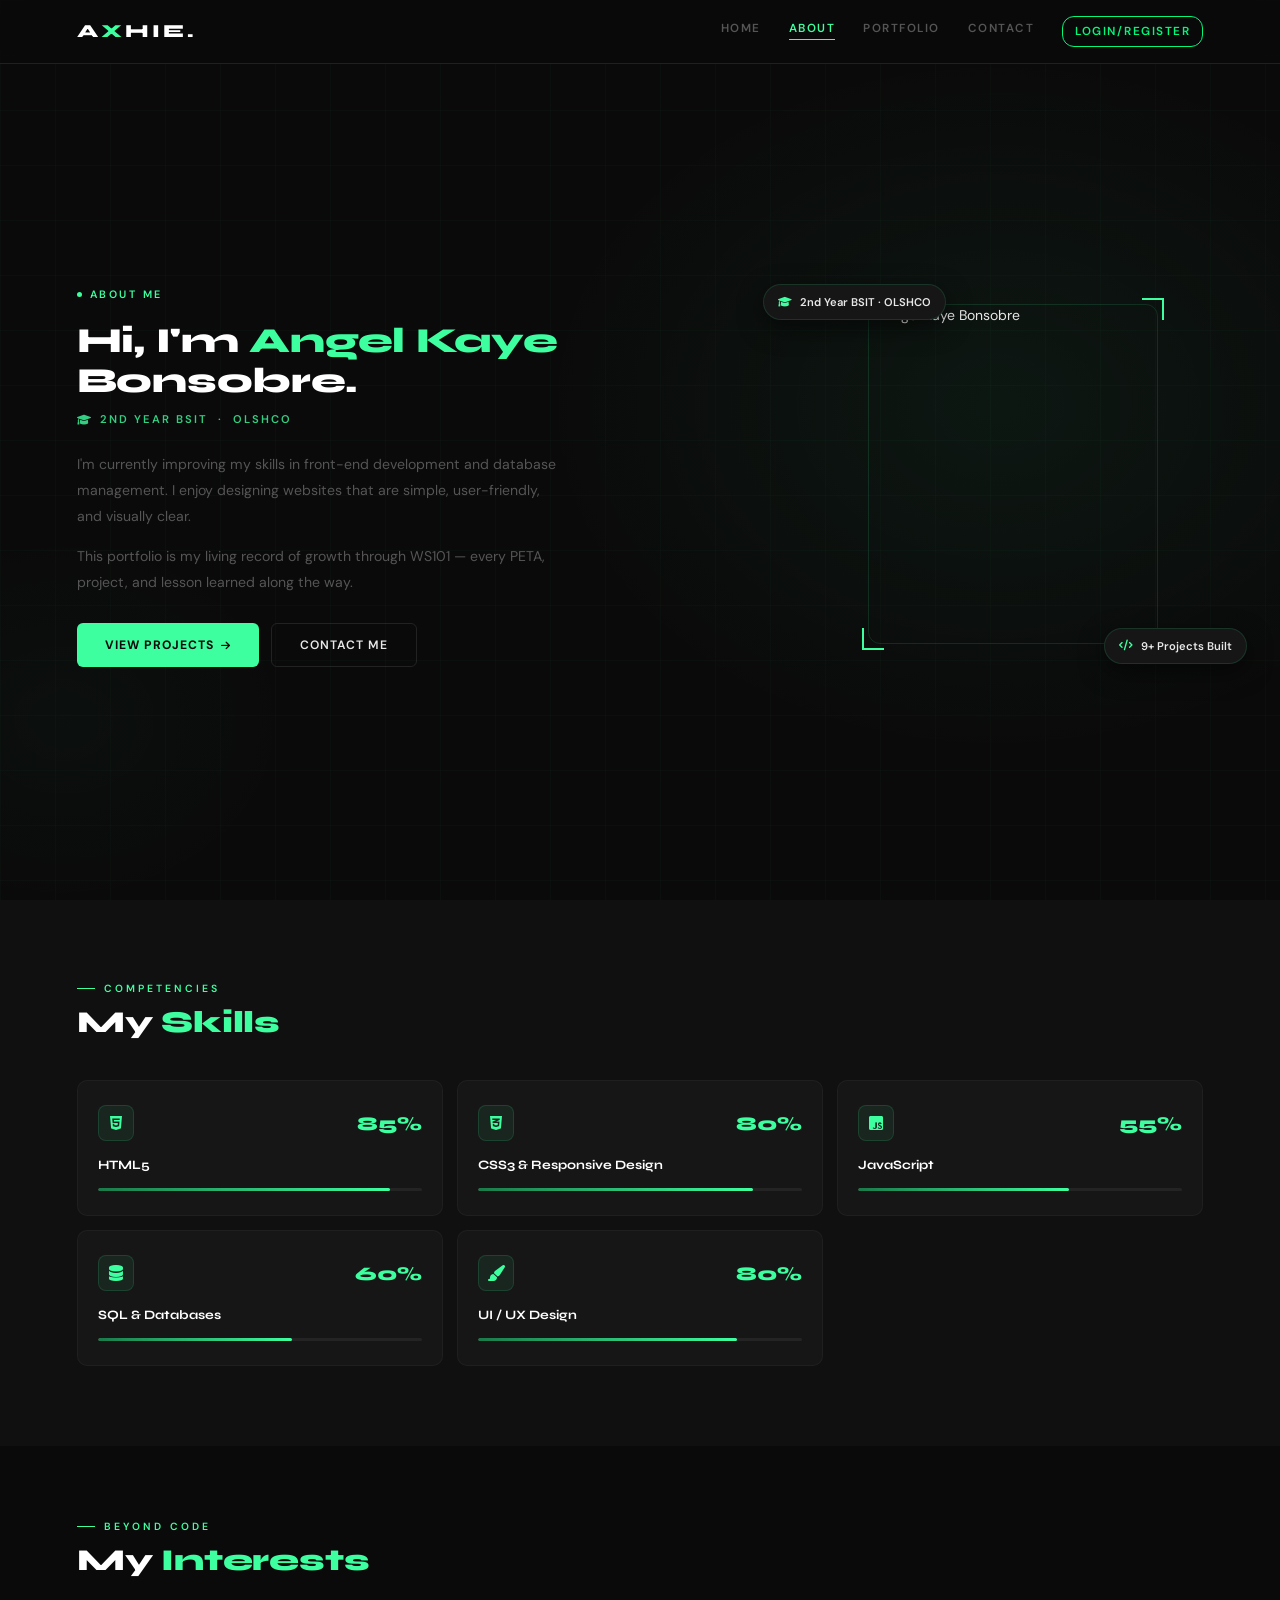
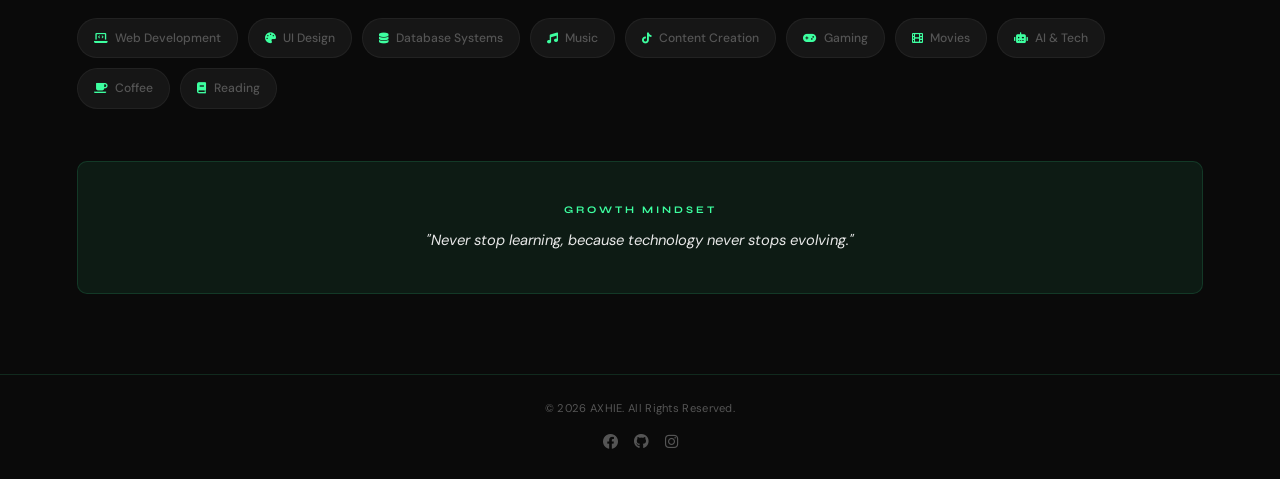
==== about.html @ a35c0988 "Fix: move files to root, remove nested folder" ====
<!DOCTYPE html>
<html lang="en">
<head>
  <meta charset="UTF-8">
  <meta name="viewport" content="width=device-width, initial-scale=1.0">
  <title>AXHIE — About</title>
  <link rel="stylesheet" href="style.css">
  <link rel="stylesheet" href="https://cdnjs.cloudflare.com/ajax/libs/font-awesome/6.0.0/css/all.min.css">
</head>
<body>

  <nav class="navbar">
    <div class="logo">A<span>X</span>HIE.</div>
    <button class="menu-toggle" id="mobile-menu" aria-label="Menu">
      <i class="fas fa-bars"></i>
    </button>
    <ul id="nav-list">
      <li><a href="index.html">Home</a></li>
      <li><a href="about.html" class="active">About</a></li>
      <li><a href="portfolio.html">Portfolio</a></li>
      <li><a href="contact.html">Contact</a></li>
      <li><a href="register.html" class="login-btn" id="authBtn">Login/Register</a></li>
    </ul>
  </nav>

  <section class="about-hero">

    <div class="about-intro">
      <div class="eyebrow">
        <span class="eyebrow-dot"></span>
        About Me
      </div>
      <h1>Hi, I'm <span>Angel Kaye</span><br>Bonsobre.</h1>
      <div class="school-tag">
        <i class="fas fa-graduation-cap"></i>
        2nd Year BSIT &nbsp;·&nbsp; OLSHCO
      </div>
      <p>I'm currently improving my skills in front-end development and database management. I enjoy designing websites that are simple, user-friendly, and visually clear.</p>
      <p>This portfolio is my living record of growth through WS101 — every PETA, project, and lesson learned along the way.</p>
      <div class="hero-actions">
        <a href="portfolio.html" class="btn-primary">
          View Projects <i class="fas fa-arrow-right"></i>
        </a>
        <a href="contact.html" class="btn-outline">Contact Me</a>
      </div>
    </div>

    <div class="about-visual">
      <div class="about-photo-wrap">
        <img src="images/me.png" alt="Angel Kaye Bonsobre">
        <div class="about-photo-ring"></div>
      </div>
      <div class="about-chip about-chip-top">
        <i class="fas fa-graduation-cap"></i>
        <span>2nd Year BSIT · OLSHCO</span>
      </div>
      <div class="about-chip about-chip-bottom">
        <i class="fas fa-code"></i>
        <span>9+ Projects Built</span>
      </div>
    </div>

  </section>

  <section class="skills-section">
    <div class="section-label">Competencies</div>
    <h2 class="section-title">My <span>Skills</span></h2>

    <div class="skills-grid">

      <div class="skill-card">
        <div class="skill-top">
          <div class="skill-icon-wrap"><i class="fab fa-html5"></i></div>
          <div class="skill-pct">85%</div>
        </div>
        <h3>HTML5</h3>
        <div class="skill-bar-bg"><div class="skill-bar" style="--w:90%"></div></div>
      </div>

      <div class="skill-card">
        <div class="skill-top">
          <div class="skill-icon-wrap"><i class="fab fa-css3-alt"></i></div>
          <div class="skill-pct">80%</div>
        </div>
        <h3>CSS3 &amp; Responsive Design</h3>
        <div class="skill-bar-bg"><div class="skill-bar" style="--w:85%"></div></div>
      </div>

      <div class="skill-card">
        <div class="skill-top">
          <div class="skill-icon-wrap"><i class="fab fa-js-square"></i></div>
          <div class="skill-pct">55%</div>
        </div>
        <h3>JavaScript</h3>
        <div class="skill-bar-bg"><div class="skill-bar" style="--w:65%"></div></div>
      </div>

      <div class="skill-card">
        <div class="skill-top">
          <div class="skill-icon-wrap"><i class="fas fa-database"></i></div>
          <div class="skill-pct">60%</div>
        </div>
        <h3>SQL &amp; Databases</h3>
        <div class="skill-bar-bg"><div class="skill-bar" style="--w:60%"></div></div>
      </div>

      <div class="skill-card">
        <div class="skill-top">
          <div class="skill-icon-wrap"><i class="fas fa-paint-brush"></i></div>
          <div class="skill-pct">80%</div>
        </div>
        <h3>UI / UX Design</h3>
        <div class="skill-bar-bg"><div class="skill-bar" style="--w:80%"></div></div>
      </div>

    </div>
  </section>

  <section class="interests-section">
    <div class="section-label">Beyond Code</div>
    <h2 class="section-title">My <span>Interests</span></h2>

    <div class="interests-grid">
      <span class="interest-pill"><i class="fas fa-laptop-code"></i> Web Development</span>
      <span class="interest-pill"><i class="fas fa-palette"></i> UI Design</span>
      <span class="interest-pill"><i class="fas fa-database"></i> Database Systems</span>
      <span class="interest-pill"><i class="fas fa-music"></i> Music</span>
      <span class="interest-pill"><i class="fab fa-tiktok"></i> Content Creation</span>
      <span class="interest-pill"><i class="fas fa-gamepad"></i> Gaming</span>
      <span class="interest-pill"><i class="fas fa-film"></i> Movies</span>
      <span class="interest-pill"><i class="fas fa-robot"></i> AI &amp; Tech</span>
      <span class="interest-pill"><i class="fas fa-coffee"></i> Coffee</span>
      <span class="interest-pill"><i class="fas fa-book"></i> Reading</span>
    </div>

    <div class="philosophy" style="margin-top:52px;">
      <h4>Growth Mindset</h4>
      <p>"Never stop learning, because technology never stops evolving."</p>
    </div>
  </section>

  <footer>
    <p>&copy; 2026 AXHIE. All Rights Reserved.</p>
    <div class="socials">
      <a href="https://www.facebook.com/profile.php?id=61567807212645" target="_blank" rel="noopener" aria-label="Facebook"><i class="fab fa-facebook"></i></a>
      <a href="https://github.com/kxaehyy" target="_blank" rel="noopener" aria-label="GitHub"><i class="fab fa-github"></i></a>
      <a href="https://www.instagram.com/ngl.ky" target="_blank" rel="noopener" aria-label="Instagram"><i class="fab fa-instagram"></i></a>
    </div>
  </footer>

  <script>
    document.addEventListener("DOMContentLoaded", () => {
      const bars = document.querySelectorAll(".skill-bar");
      const bObs = new IntersectionObserver(entries => {
        entries.forEach(e => {
          if (e.isIntersecting) { e.target.classList.add("animate"); bObs.unobserve(e.target); }
        });
      }, { threshold: 0.3 });
      bars.forEach(b => bObs.observe(b));

      const cObs = new IntersectionObserver(entries => {
        entries.forEach((e, i) => {
          if (e.isIntersecting) {
            setTimeout(() => {
              e.target.style.opacity = "1";
              e.target.style.transform = "translateY(0)";
            }, i * 60);
            cObs.unobserve(e.target);
          }
        });
      }, { threshold: 0.1 });

      document.querySelectorAll(".skill-card").forEach(c => {
        c.style.opacity = "0";
        c.style.transform = "translateY(14px)";
        c.style.transition = "opacity 0.4s ease, transform 0.4s ease, border-color 0.28s, box-shadow 0.28s";
        cObs.observe(c);
      });
    });
  </script>
  <script src="script.js"></script>
</body>
</html>
---- style.css ----
@import url('https://fonts.googleapis.com/css2?family=DM+Sans:ital,wght@0,300;0,400;0,500;0,600;1,400&family=Syne:wght@700;800&display=swap');

:root {
  --black:       #0a0a0a;
  --dark:        #101010;
  --surface:     #161616;
  --surface2:    #1c1c1c;
  --mint:        #3dffa0;
  --mint-dim:    #1a7a4a;
  --mint-soft:   rgba(61, 255, 160, 0.07);
  --mint-border: rgba(61, 255, 160, 0.13);
  --text:        #e8e8e8;
  --muted:       #555;
  --white:       #ffffff;
}

*, *::before, *::after { margin: 0; padding: 0; box-sizing: border-box; }
html { scroll-behavior: smooth; }

body {
    background: var(--black);
    color: var(--text);
    font-family: 'DM Sans', sans-serif;
    font-size: 14px;
    line-height: 1.65;
    overflow-x: hidden;
    -webkit-font-smoothing: antialiased;
}

.navbar {
    position: fixed; 
    top: 0; 
    width: 100%;
    padding: 16px 6%;
    display: flex; 
    justify-content: space-between; 
    align-items: center;
    background: rgba(10,10,10,0.92);
    backdrop-filter: blur(18px);
    z-index: 1000;
    border-bottom: 1px solid var(--mint-border);
}

.logo {
    font-family: 'Syne', sans-serif;
    font-size: 1.15rem; font-weight: 800;
    letter-spacing: 3px; color: var(--white); text-decoration: none;
}

.logo span { 
    color: var(--mint); 
}

.navbar ul { 
    display: flex; 
    gap: 28px; 
    list-style: none;
}

.navbar ul li a {
    color: var(--muted); 
    font-size: 0.73rem; 
    font-weight: 600;
    letter-spacing: 1.5px; 
    text-transform: uppercase;
    text-decoration: none; 
    position: relative; 
    transition: color 0.25s;
}

.navbar ul li a.login-btn {
    color: #01f77c;
    border: 1.5px solid #01f77c;
    padding: 5px 12px;
    border-radius: 12px;
    display: inline-flex;
    align-items: center;
    gap: 5px;
    transition: 0.3s ease;
}

.navbar ul li a.login-btn:hover {
    background-color: #01f77c;
    color: #1a1a1a;
}

.navbar ul li a.login-btn::after { display: none; }

.navbar ul li a::after {
    content: ''; 
    position: absolute; 
    bottom: -4px; left: 0;
    width: 0; 
    height: 1px; 
    background: var(--mint); 
    transition: width 0.3s;
}

.navbar ul li a:hover,
.navbar ul li a.active { 
    color: var(--mint); 
}

.navbar ul li a:hover::after,
.navbar ul li a.active::after { 
    width: 100%; 
}

.menu-toggle {
    display: none; 
    background: none; 
    border: none;
    color: var(--text); 
    font-size: 1rem; 
    cursor: pointer; 
    padding: 4px;
}

.main {
    min-height: 100vh;
    display: flex;
    flex-direction: column;
    justify-content: center;
    align-items: center;
    text-align: center;
    padding: 120px 6% 80px;
    position: relative; overflow: hidden;
}

.hero-bg {
    position: absolute; 
    inset: 0; 
    pointer-events: none;
    background:
      radial-gradient(ellipse 60% 60% at 50% 40%, rgba(61,255,160,0.055) 0%, transparent 65%),
      radial-gradient(ellipse 30% 35% at 5%  80%, rgba(61,255,160,0.025) 0%, transparent 60%);
}

.hero-bg::before {
    content: ''; 
    position: absolute; 
    inset: 0;
    background-image:
      linear-gradient(rgba(61,255,160,0.022) 1px, transparent 1px),
      linear-gradient(90deg, rgba(61,255,160,0.022) 1px, transparent 1px);
    background-size: 55px 55px;
}

.info {
    z-index: 1;
    max-width: 620px;
    display: flex; 
    flex-direction: column; 
    align-items: center;
    animation: fadeUp 0.8s ease both;
}

.info h1 {
    font-family: 'Syne', sans-serif;
    font-size: 2.4rem; 
    font-weight: 800;
    line-height: 1.15; 
    letter-spacing: -0.3px;
    color: var(--white); 
    margin-bottom: 16px;
}

.info h1 span { 
    color: var(--mint); 
}

.info > p {
    font-size: 0.9rem; 
    line-height: 1.8;
    color: var(--muted); 
    max-width: 460px; 
    margin-bottom: 32px;
}

.hero-actions {
    display: flex; 
    gap: 12px; 
    flex-wrap: wrap; 
    justify-content: center;
}

.scroll-hint {
    position: absolute; 
    bottom: 28px; 
    left: 6%;
    display: flex; 
    align-items: center; 
    gap: 9px;
    color: var(--muted); 
    font-size: 0.63rem;
    letter-spacing: 2px; 
    text-transform: uppercase; 
    z-index: 1;
}

.scroll-line {
    width: 32px; 
    height: 1px; 
    background: var(--mint);
    animation: scrollPulse 2s ease-in-out infinite;
}

.about-hero {
    min-height: 100vh;
    display: grid;
    grid-template-columns: 1fr 380px;
    align-items: center;
    gap: 60px;
    padding: 120px 6% 72px;
    position: relative; overflow: hidden;
}

.about-hero::before {
    content: ''; 
    position: absolute; 
    inset: 0;
    background:
      radial-gradient(ellipse 55% 60% at 78% 45%, rgba(61,255,160,0.055) 0%, transparent 65%),
      radial-gradient(ellipse 30% 35% at 5%  80%, rgba(61,255,160,0.025) 0%, transparent 60%);
    pointer-events: none;
}

.about-hero::after {
    content: ''; 
    position: absolute; 
    inset: 0;
    background-image:
      linear-gradient(rgba(61,255,160,0.02) 1px, transparent 1px),
      linear-gradient(90deg, rgba(61,255,160,0.02) 1px, transparent 1px);
    background-size: 55px 55px; pointer-events: none;
}

.about-intro {
    z-index: 1; 
    animation: fadeUp 0.8s ease both;
}

.about-intro h1 {
    font-family: 'Syne', sans-serif;
    font-size: 2.2rem; 
    font-weight: 800;
    color: var(--white); 
    line-height: 1.12;
    letter-spacing: -0.3px; 
    margin-bottom: 8px;
}

.about-intro h1 span { 
    color: var(--mint); 
}

.about-intro .school-tag {
    display: inline-flex; 
    align-items: center; 
    gap: 7px;
    font-size: 0.7rem; 
    font-weight: 600; 
    letter-spacing: 2px;
    text-transform: uppercase; 
    color: var(--mint);
    opacity: 0.8; 
    margin-bottom: 22px;
}

.about-intro p {
    font-size: 0.88rem; 
    line-height: 1.85;
    color: var(--muted); 
    max-width: 480px; 
    margin-bottom: 14px;
}

.about-intro .hero-actions {  
    margin-top: 28px; 
    justify-content: flex-start; 
}

.about-visual {
    position: relative;
    display: flex; 
    justify-content: center; 
    align-items: center;
    z-index: 1; 
    animation: fadeUp 1s ease 0.2s both;
}

.about-photo-wrap {
    position: relative;  
    width: 290px; 
    height: 340px;
}

.about-photo-wrap::before,
.about-photo-wrap::after {
    content: ''; 
    position: absolute;
    width: 22px; 
    height: 22px;
    border-color: var(--mint); 
    border-style: solid;
    z-index: 2; 
    pointer-events: none;
}
.about-photo-wrap::before { 
    top: -6px; 
    left: -6px; 
    border-width: 2px 0 0 2px; 
}

.about-photo-wrap::after  { 
    bottom: -6px; 
    right: -6px; 
    border-width: 0 2px 2px 0; 
}

.about-photo-ring {
    position: absolute; 
    inset: 0;
    border-radius: 12px; 
    border: 1px solid var(--mint-border);
    pointer-events: none; 
    z-index: 1;
}

.about-photo-ring::before,
.about-photo-ring::after {
    content: ''; 
    position: absolute;
    width: 22px; 
    height: 22px;
    border-color: var(--mint); 
    border-style: solid;
}

.about-photo-ring::before { 
    top: -7px; 
    right: -7px; 
    border-width: 2px 2px 0 0; 
}

.about-photo-ring::after  { 
    bottom: -7px; 
    left: -7px; 
    border-width: 0 0 2px 2px; 
}

.about-photo-wrap img {
    width: 100%; 
    height: 100%;
    object-fit: cover; 
    object-position: top center;
    border-radius: 10px; 
    filter: grayscale(5%);
    transition: filter 0.4s, transform 0.4s;
    position: relative; 
    z-index: 1; 
    display: block;
}

.about-photo-wrap:hover img { 
    filter: grayscale(0%); 
    transform: scale(1.02); 
}

.about-chip {
    position: absolute;
    display: flex; 
    align-items: center; 
    gap: 8px;
    padding: 8px 14px;
    background: var(--surface); 
    border: 1px solid var(--mint-border);
    border-radius: 100px;
    font-size: 0.7rem; 
    font-weight: 600; 
    color: var(--text);
    white-space: nowrap; 
    z-index: 3;
    box-shadow: 0 8px 24px rgba(0,0,0,0.5);
    animation: floatChip 4s ease-in-out infinite;
}

.about-chip i { 
    color: var(--mint); 
    font-size: 0.68rem; 
}

.about-chip-top { 
    top: -20px; 
    left: -60px; 
    animation-delay: 0s; 
}

.about-chip-bottom { 
    bottom: -20px; 
    right: -44px; 
    animation-delay: 2s; 
}

.skills-section { 
    padding: 80px 6%; 
    background: var(--dark);
}

.skills-grid {
    display: grid;
    grid-template-columns: repeat(3, 1fr);
    gap: 14px; 
    margin-top: 40px;
}

.skill-card {
    background: var(--surface);
    border: 1px solid rgba(255,255,255,0.04);
    border-radius: 10px; 
    padding: 24px 20px;
    transition: all 0.28s; 
    position: relative; 
    overflow: hidden;
}

.skill-card::after {
    content: ''; 
    position: absolute; 
    top: 0; 
    left: 0;
    width: 3px; 
    height: 100%; 
    background: var(--mint);
    opacity: 0; 
    transition: opacity 0.3s;
}

.skill-card:hover { 
    border-color: var(--mint-border); 
    transform: translateY(-3px); 
    box-shadow: 0 12px 32px rgba(0,0,0,0.4); 
}

.skill-card:hover::after { 
    opacity: 1; 
}

.skill-top {
    display: flex; 
    align-items: center;
    justify-content: space-between; 
    margin-bottom: 14px;
}

.skill-icon-wrap {
    width: 36px; height: 36px;
    background: var(--mint-soft); 
    border: 1px solid var(--mint-border);
    border-radius: 8px;
    display: flex; 
    align-items: center; 
    justify-content: center;
    font-size: 1rem; 
    color: var(--mint);
}

.skill-pct {
    font-family: 'Syne', sans-serif;
    font-size: 1.2rem; 
    font-weight: 800; 
    color: var(--mint); 
    line-height: 1;
}

.skill-card h3 {
    font-family: 'Syne', sans-serif;
    font-size: 0.8rem; 
    font-weight: 700; 
    color: var(--white); 
    margin-bottom: 12px;
}

.skill-bar-bg {
    height: 3px; 
    background: rgba(255,255,255,0.06);
    border-radius: 3px; 
    overflow: hidden;
}

.skill-bar {
    height: 100%;
    background: linear-gradient(90deg, var(--mint-dim), var(--mint));
    border-radius: 3px; 
    width: 0;
    transition: width 1.3s cubic-bezier(0.4,0,0.2,1);
}

.skill-bar.animate { 
    width: var(--w); 
}

.interests-section { 
    padding: 72px 6% 80px; 
}

.interests-grid {
    display: flex; 
    flex-wrap: wrap; 
    gap: 10px; 
    margin-top: 36px;
}

.interest-pill {
    display: inline-flex;
    align-items: center;
    gap: 7px;
    padding: 9px 16px;
    background: var(--surface);
    border: 1px solid rgba(255, 255, 255, 0.05);
    border-radius: 100px;
    font-size: 0.76rem;
    color: var(--muted);
    font-weight: 500;
    transition: all 0.24s;
    cursor: default;
}

.interest-pill i {
    color: var(--mint);
    font-size: 0.68rem;
}

.interest-pill:hover {
    background: var(--mint);
    color: var(--black);
    border-color: var(--mint);
}

.interest-pill:hover i {
    color: var(--black);
}

.eyebrow {
    display: inline-flex;
    align-items: center;
    gap: 8px;
    font-size: 0.67rem;
    font-weight: 600;
    letter-spacing: 2.5px;
    text-transform: uppercase;
    color: var(--mint);
    margin-bottom: 18px;
}

.eyebrow-dot {
    width: 5px;
    height: 5px;
    border-radius: 50%;
    background: var(--mint);
    animation: pulse 2s ease-in-out infinite;
}

.section-label {
    display: flex;
    align-items: center;
    gap: 9px;
    font-size: 0.65rem;
    font-weight: 600;
    letter-spacing: 3px;
    text-transform: uppercase;
    color: var(--mint);
    margin-bottom: 8px;
}

.section-label::before {
    content: '';
    width: 18px;
    height: 1px;
    background: var(--mint);
}

.section-title {
    font-family: 'Syne', sans-serif;
    font-size: 1.9rem;
    font-weight: 800;
    letter-spacing: -0.2px;
    color: var(--white);
    line-height: 1.15;
    margin-bottom: 40px;
}

.section-title span {
    color: var(--mint);
}

.btn-primary {
    display: inline-flex;
    align-items: center;
    gap: 7px;
    padding: 11px 28px;
    background: var(--mint);
    color: var(--black);
    font-family: 'DM Sans', sans-serif;
    font-size: 0.76rem;
    font-weight: 700;
    letter-spacing: 1px;
    text-transform: uppercase;
    text-decoration: none;
    border-radius: 6px;
    transition: all 0.28s;
}

.btn-primary i {
    font-size: 0.65rem;
}

.btn-primary:hover {
    background: #fff;
    transform: translateY(-2px);
    box-shadow: 0 8px 22px rgba(61, 255, 160, 0.18);
}

.btn-outline {
    display: inline-flex;
    align-items: center;
    gap: 7px;
    padding: 11px 28px;
    background: transparent;
    color: var(--text);
    font-family: 'DM Sans', sans-serif;
    font-size: 0.76rem;
    font-weight: 600;
    letter-spacing: 1px;
    text-transform: uppercase;
    text-decoration: none;
    border: 1px solid rgba(255, 255, 255, 0.1);
    border-radius: 6px;
    transition: all 0.28s;
}

.btn-outline:hover {
    border-color: var(--mint);
    color: var(--mint);
    transform: translateY(-2px);
}

.stats-strip {
    display: flex;
    justify-content: center;
    flex-wrap: wrap;
    padding: 40px 6%;
    border-top: 1px solid var(--mint-border);
    border-bottom: 1px solid var(--mint-border);
}

.stat-item {
    flex: 1;
    text-align: center;
    padding: 14px 18px;
    border-right: 1px solid var(--mint-border);
    max-width: 170px;
    min-width: 110px;
}

.stat-item:last-child {
    border-right: none;
}

.stat-num {
    font-family: 'Syne', sans-serif;
    font-size: 1.7rem;
    font-weight: 800;
    color: var(--mint);
    line-height: 1;
    margin-bottom: 4px;
}

.stat-label {
    font-size: 0.63rem;
    color: var(--muted);
    letter-spacing: 1.5px;
    text-transform: uppercase;
}

.philosophy {
    text-align: center;
    padding: 40px 36px;
    background: var(--mint-soft);
    border: 1px solid var(--mint-border);
    border-radius: 10px;
}

.philosophy h4 {
    font-family: 'Syne', sans-serif;
    font-size: 0.63rem;
    color: var(--mint);
    text-transform: uppercase;
    letter-spacing: 3px;
    margin-bottom: 10px;
}

.philosophy p {
    font-size: 0.92rem;
    font-style: italic;
    color: var(--text);
    line-height: 1.7;
    max-width: 520px;
    margin: 0 auto;
}

.portfolio-header {
    padding: 130px 6% 56px;
    background: var(--dark);
    position: relative;
    overflow: hidden;
}

.portfolio-header::before {
    content: '';
    position: absolute;
    inset: 0;
    background: radial-gradient(ellipse 50% 60% at 90% 50%, rgba(61, 255, 160, 0.05) 0%, transparent 65%);
    pointer-events: none;
}

.portfolio-header::after {
    content: '';
    position: absolute;
    inset: 0;
    background-image: 
        linear-gradient(rgba(61, 255, 160, 0.02) 1px, transparent 1px),
        linear-gradient(90deg, rgba(61, 255, 160, 0.02) 1px, transparent 1px);
    background-size: 55px 55px;
    pointer-events: none;
}

.portfolio-header-inner {
    position: relative;
    z-index: 1;
    max-width: 620px;
}

.portfolio-header h1 {
    font-family: 'Syne', sans-serif;
    font-size: 2.2rem;
    font-weight: 800;
    color: var(--white);
    line-height: 1.1;
    margin-bottom: 12px;
}

.portfolio-header h1 span {
    color: var(--mint);
}

.portfolio-header p {
    font-size: 0.88rem;
    color: var(--muted);
    line-height: 1.8;
    max-width: 480px;
}

.projects {
    padding: 40px 6% 80px;
    background: var(--dark);
}

.portfolio-grid {
    display: grid;
    grid-template-columns: repeat(3, 1fr);
    gap: 18px;
}

.project-card {
    display: flex;
    flex-direction: column;
    position: relative;
    background: var(--surface);
    border: 1px solid rgba(255, 255, 255, 0.04);
    border-radius: 12px;
    overflow: hidden;
    transition: all 0.32s;
}

.project-card::before {
    content: '';
    position: absolute;
    top: 0;
    left: 0;
    width: 100%;
    height: 2px;
    background: linear-gradient(90deg, transparent, var(--mint), transparent);
    opacity: 0;
    transition: opacity 0.3s;
    z-index: 2;
}

.project-card:hover {
    border-color: var(--mint-border);
    transform: translateY(-5px);
    box-shadow: 0 18px 48px rgba(0, 0, 0, 0.55);
}

.project-card:hover::before {
    opacity: 1;
}

.p-carousel {
    position: relative;
    width: 100%;
    height: 185px;
    overflow: hidden;
    background: #0d0d0d;
    cursor: zoom-in;
    display: flex;
    align-items: center;
    justify-content: center;
}

.p-carousel-track {
    display: flex;
    width: 100%;
    height: 100%;
    transition: transform 0.38s cubic-bezier(0.4,0,0.2,1);
}

.p-carousel-slide {
    min-width: 100%;
    height: 100%;
    flex-shrink: 0;
    display: flex;
    align-items: center;
    justify-content: center;
    overflow: hidden;
}

.p-carousel-slide img {
    display: block;
    width: 100%;
    height: 100%;
    object-fit: cover;
    object-position: center center;
    filter: brightness(0.72);
    transition: filter 0.4s, transform 0.5s;
}

.project-card:hover .p-carousel-slide img {
    filter: brightness(0.9);
    transform: scale(1.04);
}

.p-carousel-overlay {
    position: absolute;
    inset: 0;
    display: flex;
    align-items: center;
    justify-content: center;
    background: rgba(0,0,0,0.28);
    opacity: 0;
    transition: opacity 0.3s;
    pointer-events: none;
}

.p-carousel:hover .p-carousel-overlay { opacity: 1; }

.p-carousel-overlay i {
    font-size: 1.5rem;
    color: var(--mint);
    filter: drop-shadow(0 0 8px rgba(61,255,160,0.6));
}

.p-arrow {
    position: absolute;
    top: 50%;
    transform: translateY(-50%);
    z-index: 5;
    width: 28px;
    height: 28px;
    background: rgba(0,0,0,0.68);
    border: 1px solid rgba(255,255,255,0.14);
    border-radius: 50%;
    display: flex;
    align-items: center;
    justify-content: center;
    cursor: pointer;
    font-size: 0.58rem;
    color: #fff;
    opacity: 0;
    transition: opacity 0.2s, background 0.2s, border-color 0.2s;
}

.p-carousel:hover .p-arrow { 
    opacity: 1; 
}

.p-arrow:hover { 
    background: var(--mint); 
    color: var(--black); 
    border-color: var(--mint); 
}

.p-arrow.prev { 
    left: 8px; 
}

.p-arrow.next { 
    right: 8px; 
}

.p-dots {
    position: absolute;
    bottom: 8px;
    left: 50%;
    transform: translateX(-50%);
    display: flex;
    gap: 5px;
    z-index: 5;
    pointer-events: none;
}

.p-dot {
    width: 5px;
    height: 5px;
    border-radius: 50%;
    background: rgba(255,255,255,0.32);
    transition: background 0.25s, transform 0.25s;
}

.p-dot.active { 
    background: var(--mint); 
    transform: scale(1.4); 
}

.p-count {
    position: absolute;
    top: 8px;
    right: 8px;
    z-index: 5;
    padding: 2px 7px;
    background: rgba(0,0,0,0.62);
    border: 1px solid rgba(255,255,255,0.1);
    border-radius: 4px;
    font-size: 0.58rem;
    color: rgba(255,255,255,0.68);
    pointer-events: none;
}

.p-img {
    position: relative;
    width: 100%;
    height: 185px;
    overflow: hidden;
    background: #0d0d0d;
    cursor: zoom-in;
    display: flex;
    align-items: center;
    justify-content: center;
}

.p-img img {
    display: block;
    width: 100%;
    height: 100%;
    object-fit: cover;
    object-position: center center;
    filter: brightness(0.72);
    transition: transform 0.5s, filter 0.4s;
}

.project-card:hover .p-img img {
    transform: scale(1.05);
    filter: brightness(0.9);
}

.p-img-overlay {
    position: absolute;
    inset: 0;
    display: flex;
    align-items: center;
    justify-content: center;
    background: rgba(0, 0, 0, 0.3);
    opacity: 0;
    transition: opacity 0.3s;
}

.p-img:hover .p-img-overlay {
    opacity: 1;
}

.p-img-overlay i {
    font-size: 1.5rem;
    color: var(--mint);
    filter: drop-shadow(0 0 8px rgba(61, 255, 160, 0.6));
}

.p-info {
    flex: 1;
    display: flex;
    flex-direction: column;
    gap: 8px;
    padding: 20px;
}

.peta-badge {
    display: inline-block;
    padding: 2px 9px;
    background: var(--mint-soft);
    color: var(--mint);
    border: 1px solid var(--mint-border);
    border-radius: 3px;
    font-size: 0.6rem;
    font-weight: 700;
    letter-spacing: 1px;
    text-transform: uppercase;
}

.peta-code {
    font-size: 0.6rem;
    font-weight: 700;
    letter-spacing: 1px;
    text-transform: uppercase;
    color: var(--muted);
}

.p-info h2 {
    font-family: 'Syne', sans-serif;
    font-size: 0.84rem;
    font-weight: 700;
    color: var(--white);
    letter-spacing: 0.2px;
    text-transform: uppercase;
    margin: 0;
}

.description {
    display: none;
    margin: 0;
    font-size: 0.78rem;
    color: var(--muted);
    line-height: 1.7;
}

.description.active {
    display: block;
    animation: fadeUp 0.3s ease;
}

.show-more {
    align-self: flex-start;
    padding: 5px 16px;
    background: transparent;
    color: var(--mint);
    border: 1px solid var(--mint-border);
    border-radius: 4px;
    cursor: pointer;
    font-family: 'DM Sans', sans-serif;
    font-size: 0.68rem;
    font-weight: 600;
    letter-spacing: 1px;
    text-transform: uppercase;
    transition: all 0.22s;
}

.show-more:hover {
    background: var(--mint);
    color: var(--black);
    border-color: var(--mint);
}

.card-links {
    display: flex;
    flex-wrap: wrap;
    gap: 7px;
    margin-top: auto;
    padding-top: 12px;
    border-top: 1px solid rgba(255, 255, 255, 0.04);
}

.card-link {
    display: inline-flex;
    align-items: center;
    gap: 5px;
    padding: 6px 13px;
    font-family: 'DM Sans', sans-serif;
    font-size: 0.68rem;
    font-weight: 700;
    letter-spacing: 0.5px;
    text-transform: uppercase;
    text-decoration: none;
    border-radius: 4px;
    transition: all 0.22s;
}

.card-link.primary {
    background: var(--mint);
    color: var(--black);
    border: 1px solid var(--mint);
}

.card-link.primary:hover {
    background: #fff;
    border-color: #fff;
}

.card-link.secondary {
    background: transparent;
    color: var(--muted);
    border: 1px solid rgba(255, 255, 255, 0.07);
}

.card-link.secondary:hover {
    border-color: var(--mint);
    color: var(--mint);
}


.collection-section {
    padding: 72px 6% 80px;
    background: var(--black);
}

.collection-grid {
    display: grid;
    grid-template-columns: repeat(2, 1fr);
    gap: 18px;
    margin-top: 40px;
}

.collection-grid--unified {
      display: grid;
      grid-template-columns: 1fr 1fr;
      gap: 24px;
      align-items: start;
}

@media (max-width: 768px) {
    .collection-grid--unified { grid-template-columns: 1fr; }
}



.media-box {
    display: flex;
    flex-direction: column;
    gap: 16px;
    padding: 24px;
    background: var(--surface);
    border: 1px solid var(--mint-border);
    border-radius: 12px;
    transition: border-color 0.28s, transform 0.28s;
}

.media-box:hover {
    border-color: rgba(61, 255, 160, 0.28);
    transform: translateY(-3px);
}

.media-box-header {
    display: flex;
    align-items: center;
    gap: 12px;
}

.media-box-icon {
    display: flex;
    align-items: center;
    justify-content: center;
    width: 36px;
    height: 36px;
    flex-shrink: 0;
    background: var(--mint-soft);
    border: 1px solid var(--mint-border);
    border-radius: 8px;
    font-size: 0.88rem;
    color: var(--mint);
}

.media-box-header-text h2 {
    margin: 0;
    font-family: 'Syne', sans-serif;
    font-size: 0.82rem;
    font-weight: 700;
    color: var(--white);
    letter-spacing: 0.5px;
    text-transform: uppercase;
}

.media-box-header-text p {
    margin: 0;
    font-size: 0.67rem;
    color: var(--muted);
}

.music-meta h3 {
    margin-bottom: 2px;
    font-size: 0.84rem;
    font-weight: 600;
    color: var(--text);
}

.music-meta p {
    font-size: 0.7rem;
    color: var(--muted);
}

.media-box video {
    display: block;
    width: 100%;
    height: 260px;
    object-fit: contain;
    background: #000;
    border: 1px solid rgba(255, 255, 255, 0.06);
    border-radius: 8px;
}

.media-box audio {
    width: 100%;
    filter: invert(1) hue-rotate(95deg) saturate(2) brightness(0.9);
}

.vid-dropdown-bar {
    display: flex;
    align-items: center;
    gap: 10px;
    padding-top: 12px;
    border-top: 1px solid rgba(255, 255, 255, 0.07);
    flex-wrap: wrap;
}

.vid-dropdown-label {
    display: flex;
    align-items: center;
    gap: 6px;
    font-size: 0.72rem;
    font-weight: 700;
    letter-spacing: 0.5px;
    text-transform: uppercase;
    color: var(--muted);
    white-space: nowrap;
}

.vid-dropdown-label i {
    color: var(--mint);
    font-size: 0.68rem;
}

.vid-select {
    flex: 1;
    background: var(--surface2);
    border: 1px solid var(--mint-border);
    border-radius: 6px;
    color: var(--text);
    font-family: 'DM Sans', sans-serif;
    font-size: 0.75rem;
    padding: 7px 10px;
    cursor: pointer;
    outline: none;
    min-width: 0;
    transition: border-color 0.25s;
}

.vid-select:focus,
.vid-select:hover {
    border-color: rgba(61, 255, 160, 0.45);
}

.media-box--audio {
    gap: 0;
}

.audio-track {
    display: flex;
    flex-direction: column;
    gap: 10px;
    padding: 16px 0;
    border-bottom: 1px solid rgba(255, 255, 255, 0.06);
}

.audio-track:first-of-type {
    padding-top: 4px;
}

.audio-track:last-child {
    border-bottom: none;
    padding-bottom: 0;
}

.audio-track.hidden-track { 
    display: none; 
}

.audio-track.hidden-track.revealed {
    display: flex;
    animation: fadeUp 0.3s ease;
}

.audio-track-meta {
    display: flex;
    align-items: center;
    gap: 12px;
}

.audio-track-num {
    font-family: 'Syne', sans-serif;
    font-size: 1.3rem;
    font-weight: 800;
    color: var(--mint);
    opacity: 0.4;
    min-width: 32px;
    line-height: 1;
}

.audio-track-meta h3 {
    margin: 0 0 2px;
    font-size: 0.9rem;
    font-weight: 600;
    color: var(--text);
}

.audio-track-meta p {
    margin: 0;
    font-size: 0.72rem;
    color: var(--muted);
}

.audio-track audio {
    width: 100%;
    filter: invert(1) hue-rotate(95deg) saturate(2) brightness(0.9);
}

.music-show-more-btn i {
    font-size: 0.6rem;
    transition: transform 0.25s;
}
    
.music-show-more-btn.open i { 
    transform: rotate(180deg); }

.lightbox {
    position: fixed;
    inset: 0;
    z-index: 9999;
    display: flex;
    align-items: center;
    justify-content: center;
    background: rgba(0, 0, 0, 0.88);
    backdrop-filter: blur(10px);
    opacity: 0;
    pointer-events: none;
    transition: opacity 0.28s;
}

.lightbox.open {
    opacity: 1;
    pointer-events: all;
}

.lightbox-inner {
    position: relative;
    max-width: 85vw;
    max-height: 85vh;
    overflow: hidden;
    background: var(--surface);
    border: 1px solid var(--mint-border);
    border-radius: 14px;
    box-shadow: 0 32px 80px rgba(0, 0, 0, 0.8);
    transform: scale(0.92);
    transition: transform 0.28s cubic-bezier(0.4, 0, 0.2, 1);
}

.lightbox.open .lightbox-inner {
    transform: scale(1);
}

.lightbox-img {
    display: block;
    width: auto;
    height: auto;
    max-width: 85vw;
    max-height: 75vh;
    object-fit: contain;
}

.lightbox-caption {
    display: flex;
    align-items: center;
    justify-content: space-between;
    gap: 16px;
    padding: 14px 20px;
    background: var(--dark);
    border-top: 1px solid rgba(255, 255, 255, 0.05);
}

.lb-left {
    display: flex;
    flex-direction: column;
    gap: 3px;
}

.lb-title {
    font-family: 'Syne', sans-serif;
    font-size: 0.8rem;
    font-weight: 700;
    color: var(--white);
    text-transform: uppercase;
}

.lb-code {
    font-size: 0.63rem;
    color: var(--muted);
    letter-spacing: 1px;
}

.lb-counter {
    font-size: 0.63rem;
    color: var(--muted);
    letter-spacing: 1px;
}

.lightbox-close {
    position: absolute;
    top: 10px;
    right: 12px;
    z-index: 10;
    display: flex;
    align-items: center;
    justify-content: center;
    width: 30px;
    height: 30px;
    background: rgba(0, 0, 0, 0.6);
    border: 1px solid rgba(255, 255, 255, 0.1);
    border-radius: 50%;
    cursor: pointer;
    font-size: 0.8rem;
    color: var(--text);
    transition: all 0.2s;
}

.lightbox-close:hover {
    background: #ff5555;
    border-color: #ff5555;
    color: #fff;
}

.lightbox-prev,
.lightbox-next {
    position: absolute;
    top: 50%;
    transform: translateY(-50%);
    z-index: 10;
    width: 38px;
    height: 38px;
    background: rgba(0,0,0,0.62);
    border: 1px solid rgba(255,255,255,0.18);
    border-radius: 50%;
    display: flex;
    align-items: center;
    justify-content: center;
    cursor: pointer;
    font-size: 0.8rem;
    color: #fff;
    transition: all 0.22s;
}

.lightbox-prev { left: 14px; right: auto; }
.lightbox-next { right: 14px; left: auto; }

.lightbox-prev:hover,
.lightbox-next:hover {
    background: var(--mint);
    color: var(--black);
    border-color: var(--mint);
}

.lightbox-hint {
    position: absolute;
    bottom: -30px;
    left: 50%;
    font-size: 0.62rem;
    color: rgba(255, 255, 255, 0.22);
    letter-spacing: 1.5px;
    text-transform: uppercase;
    white-space: nowrap;
    transform: translateX(-50%);
}

.contact-section {
    position: relative;
    min-height: 100vh;
    padding: 120px 6% 80px;
    overflow: hidden;
}

.contact-bg {
    position: absolute;
    inset: 0;
    background: 
        radial-gradient(ellipse 50% 50% at 85% 18%, rgba(61, 255, 160, 0.05) 0%, transparent 65%),
        radial-gradient(ellipse 40% 40% at 10% 80%, rgba(61, 255, 160, 0.03) 0%, transparent 60%);
    pointer-events: none;
}

.contact-bg::before {
    content: '';
    position: absolute;
    inset: 0;
    background-image: 
        linear-gradient(rgba(61, 255, 160, 0.02) 1px, transparent 1px),
        linear-gradient(90deg, rgba(61, 255, 160, 0.02) 1px, transparent 1px);
    background-size: 55px 55px;
}

.contact-header {
    position: relative;
    z-index: 1;
    text-align: center;
    margin-bottom: 56px;
}

.contact-header h1 {
    font-family: 'Syne', sans-serif;
    font-size: 2.2rem;
    font-weight: 800;
    color: var(--white);
    margin-bottom: 10px;
}

.contact-header h1 span {
    color: var(--mint);
}

.contact-header p {
    max-width: 360px;
    margin: 0 auto;
    font-size: 0.86rem;
    color: var(--muted);
    line-height: 1.7;
}

.contact-wrapper {
    position: relative;
    z-index: 1;
    display: grid;
    grid-template-columns: 1fr 320px;
    gap: 36px;
    max-width: 960px;
    margin: 0 auto;
}

.contact-form-box {
    padding: 36px;
    background: var(--surface);
    border: 1px solid rgba(255, 255, 255, 0.05);
    border-radius: 12px;
    transition: border-color 0.3s;
}

.contact-form-box:hover {
    border-color: var(--mint-border);
}

.form-heading {
    padding-bottom: 14px;
    margin-bottom: 26px;
    border-bottom: 1px solid rgba(255, 255, 255, 0.05);
    font-family: 'Syne', sans-serif;
    font-size: 0.88rem;
    font-weight: 700;
    color: var(--white);
}

.input-group {
    margin-bottom: 20px;
}

.input-group label {
    display: block;
    margin-bottom: 8px;
    font-size: 0.68rem;
    font-weight: 600;
    color: var(--mint);
    text-transform: uppercase;
    letter-spacing: 1.5px;
}

.input-group label i {
    margin-right: 5px;
    opacity: 0.75;
}

.input-group input,
.input-group textarea {
    width: 100%;
    padding: 13px 16px;
    background: rgba(0, 0, 0, 0.3);
    border: 1px solid rgba(255, 255, 255, 0.07);
    border-radius: 8px;
    color: var(--text);
    font-family: 'DM Sans', sans-serif;
    font-size: 0.9rem;
    outline: none;
    resize: vertical;
    transition: border-color 0.3s, box-shadow 0.3s;
}

.input-group textarea {
    min-height: 140px;
}

.input-group input:focus,
.input-group textarea:focus {
    border-color: var(--mint);
    box-shadow: 0 0 0 3px rgba(61, 255, 160, 0.08);
}

.input-group input.error,
.input-group textarea.error {
    border-color: #ff5555;
}

.field-error {
    display: none;
    margin-top: 5px;
    font-size: 0.67rem;
    color: #ff5555;
}

.field-error.show {
    display: block;
}

.contact-btn {
    display: flex;
    align-items: center;
    justify-content: center;
    gap: 8px;
    width: 100%;
    padding: 14px;
    margin-top: 4px;
    background: var(--mint);
    color: var(--black);
    border: none;
    border-radius: 8px;
    font-family: 'DM Sans', sans-serif;
    font-size: 0.8rem;
    font-weight: 700;
    letter-spacing: 1.5px;
    text-transform: uppercase;
    cursor: pointer;
    transition: all 0.28s;
}

.contact-btn:hover {
    background: #fff;
    transform: translateY(-2px);
    box-shadow: 0 8px 22px rgba(61, 255, 160, 0.18);
}

.contact-btn:disabled {
    opacity: 0.55;
    cursor: not-allowed;
    transform: none;
}

.contact-details {
    display: flex;
    flex-direction: column;
    gap: 12px;
}

.availability {
    display: flex;
    align-items: center;
    gap: 10px;
    padding: 13px 16px;
    background: rgba(61, 255, 160, 0.05);
    border: 1px solid var(--mint-border);
    border-radius: 8px;
}

.avail-dot {
    flex-shrink: 0;
    width: 7px;
    height: 7px;
    background: var(--mint);
    border-radius: 50%;
    animation: pulse 2s ease-in-out infinite;
}

.availability p {
    font-size: 0.76rem;
    font-weight: 500;
    color: var(--mint);
}

.detail-card {
    display: flex;
    align-items: center;
    gap: 13px;
    padding: 16px 18px;
    background: var(--surface);
    border: 1px solid rgba(255, 255, 255, 0.04);
    border-radius: 9px;
    transition: all 0.24s;
}

.detail-card:hover {
    border-color: var(--mint-border);
    transform: translateX(4px);
}

.icon-box {
    display: flex;
    align-items: center;
    justify-content: center;
    flex-shrink: 0;
    width: 36px;
    height: 36px;
    background: var(--mint-soft);
    border: 1px solid var(--mint-border);
    border-radius: 7px;
    font-size: 0.82rem;
    color: var(--mint);
}

.text-box h3 {
    margin-bottom: 2px;
    font-size: 0.74rem;
    font-weight: 600;
    color: var(--white);
}

.text-box p {
    font-size: 0.72rem;
    color: var(--muted);
    line-height: 1.5;
}

.social-links {
    display: flex;
    flex-wrap: wrap;
    gap: 8px;
}

.social-links a {
    display: inline-flex;
    align-items: center;
    gap: 6px;
    padding: 8px 14px;
    background: var(--surface);
    color: var(--muted);
    font-family: 'DM Sans', sans-serif;
    font-size: 0.72rem;
    font-weight: 600;
    border: 1px solid rgba(255, 255, 255, 0.05);
    border-radius: 7px;
    text-decoration: none;
    transition: all 0.24s;
}

.social-links a:hover {
    background: var(--mint);
    color: var(--black);
    border-color: var(--mint);
}

.toast {
    position: fixed;
    bottom: 26px;
    right: 26px;
    z-index: 9999;
    display: flex;
    align-items: center;
    gap: 10px;
    padding: 12px 18px;
    background: var(--surface);
    border: 1px solid var(--mint);
    border-radius: 9px;
    font-size: 0.8rem;
    color: var(--text);
    opacity: 0;
    transform: translateY(80px);
    transition: all 0.4s cubic-bezier(0.4, 0, 0.2, 1);
    pointer-events: none;
}

.toast.show {
    opacity: 1;
    transform: translateY(0);
}

.toast i {
    color: var(--mint);
}

.form-section {
    position: relative;
    display: flex;
    align-items: center;
    justify-content: center;
    min-height: 100vh;
    padding: 40px 20px;
    overflow: hidden;
}

.form-section::before {
    content: '';
    position: absolute;
    inset: 0;
    background: radial-gradient(ellipse 60% 60% at 50% 50%, rgba(61, 255, 160, 0.05) 0%, transparent 70%);
    pointer-events: none;
}

.form-section::after {
    content: '';
    position: absolute;
    inset: 0;
    background-image: 
        linear-gradient(rgba(61, 255, 160, 0.02) 1px, transparent 1px),
        linear-gradient(90deg, rgba(61, 255, 160, 0.02) 1px, transparent 1px);
    background-size: 55px 55px;
    pointer-events: none;
}

.form-box {
    position: relative;
    z-index: 1;
    width: 100%;
    max-width: 400px;
    padding: 44px 40px;
    background: var(--surface);
    border: 1px solid var(--mint-border);
    border-radius: 16px;
    animation: fadeUp 0.6s ease both;
}

.form-logo {
    margin-bottom: 24px;
    font-family: 'Syne', sans-serif;
    font-size: 1.15rem;
    font-weight: 800;
    color: var(--white);
    text-align: center;
    letter-spacing: 3px;
}

.form-logo span {
    color: var(--mint);
}

.form-box h2 {
    margin-bottom: 5px;
    font-family: 'Syne', sans-serif;
    font-size: 1.5rem;
    font-weight: 800;
    color: var(--white);
    text-align: center;
}

.form-box h2 span {
    color: var(--mint);
}

.subtitle {
    margin-bottom: 28px;
    font-size: 0.78rem;
    color: var(--muted);
    text-align: center;
}

.input-field {
    margin-bottom: 16px;
}

.input-field label {
    display: block;
    margin-bottom: 7px;
    font-size: 0.67rem;
    font-weight: 600;
    color: var(--mint);
    text-transform: uppercase;
    letter-spacing: 1.5px;
}

.input-wrap {
    position: relative;
}

.input-wrap i.field-icon {
    position: absolute;
    top: 50%;
    left: 12px;
    font-size: 0.75rem;
    color: var(--muted);
    pointer-events: none;
    transform: translateY(-50%);
    transition: color 0.3s;
}

.input-wrap input {
    width: 100%;
    padding: 12px 12px 12px 36px;
    font-family: 'DM Sans', sans-serif;
    font-size: 0.88rem;
    color: var(--text);
    background: rgba(0, 0, 0, 0.4);
    border: 1px solid rgba(255, 255, 255, 0.07);
    border-radius: 8px;
    outline: none;
    transition: border-color 0.3s, box-shadow 0.3s;
}

.input-wrap input:focus {
    border-color: var(--mint);
    box-shadow: 0 0 0 3px rgba(61, 255, 160, 0.08);
}

.input-wrap:focus-within i.field-icon {
    color: var(--mint);
}

.input-wrap input.error {
    border-color: #ff5555;
}

.input-wrap .toggle-pw {
    position: absolute;
    top: 50%;
    right: 12px;
    padding: 2px;
    background: none;
    border: none;
    font-size: 0.75rem;
    color: var(--muted);
    cursor: pointer;
    transform: translateY(-50%);
    transition: color 0.25s;
}

.input-wrap .toggle-pw:hover {
    color: var(--mint);
}

.form-field-error {
    display: none;
    margin-top: 4px;
    font-size: 0.67rem;
    color: #ff5555;
}

.form-field-error.show {
    display: block;
}

.forgot-link {
    display: block;
    margin-top: -6px;
    margin-bottom: 18px;
    font-size: 0.68rem;
    color: var(--muted);
    text-align: right;
    text-decoration: none;
    transition: color 0.25s;
}

.forgot-link:hover {
    color: var(--mint);
}

.strength-wrap {
    margin-top: 7px;
}

.strength-bar-bg {
    height: 3px;
    margin-bottom: 4px;
    background: rgba(255, 255, 255, 0.07);
    border-radius: 3px;
    overflow: hidden;
}

.strength-bar {
    width: 0;
    height: 100%;
    border-radius: 3px;
    transition: width 0.4s, background 0.4s;
}

.strength-label {
    font-size: 0.63rem;
    color: var(--muted);
}

.btn {
    display: flex;
    align-items: center;
    justify-content: center;
    gap: 8px;
    width: 100%;
    padding: 13px;
    font-family: 'DM Sans', sans-serif;
    font-size: 0.8rem;
    font-weight: 700;
    color: var(--black);
    background: var(--mint);
    border: none;
    border-radius: 8px;
    text-transform: uppercase;
    letter-spacing: 1.5px;
    cursor: pointer;
    transition: all 0.28s;
}

.btn:hover {
    background: #fff;
    box-shadow: 0 8px 20px rgba(61, 255, 160, 0.18);
    transform: translateY(-2px);
}

.btn:disabled {
    opacity: 0.6;
    cursor: not-allowed;
    transform: none;
}

.separator {
    display: flex;
    align-items: center;
    gap: 11px;
    margin: 20px 0;
}

.separator::before,
.separator::after {
    content: '';
    flex: 1;
    height: 1px;
    background: rgba(255, 255, 255, 0.07);
}

.separator span {
    font-size: 0.65rem;
    color: var(--muted);
    text-transform: uppercase;
    letter-spacing: 1.5px;
    white-space: nowrap;
}

#googleBtn {
    display: flex;
    justify-content: center;
    width: 100%;
    margin-bottom: 4px;
}

#googleBtn > div {
    margin: 0 auto !important;
}

.switch-form {
    margin-top: 18px;
    font-size: 0.76rem;
    color: var(--muted);
    text-align: center;
}

.switch-form a {
    font-weight: 600;
    color: var(--mint);
    text-decoration: none;
}

.switch-form a:hover {
    opacity: 0.75;
}

.auth-error {
    display: none;
    padding: 10px 13px;
    margin-bottom: 14px;
    font-size: 0.75rem;
    color: #ff5555;
    background: rgba(255, 85, 85, 0.08);
    border: 1px solid rgba(255, 85, 85, 0.3);
    border-radius: 7px;
    text-align: center;
}

.auth-error.show {
    display: block;
}

.terms {
    margin-top: 12px;
    font-size: 0.67rem;
    color: var(--muted);
    text-align: center;
    line-height: 1.6;
}

.terms a {
    color: var(--mint);
    text-decoration: none;
}

footer {
    display: flex;
    flex-direction: column;
    align-items: center;
    gap: 12px;
    padding: 24px 6%;
    border-top: 1px solid var(--mint-border);
    text-align: center;
}

footer p {
    font-size: 0.7rem;
    color: var(--muted);
    letter-spacing: 0.3px;
}

.socials {
    display: flex;
    align-items: center;
    gap: 16px;
}

.socials a {
    font-size: 0.95rem;
    color: var(--muted);
    text-decoration: none;
    transition: color 0.25s, transform 0.25s;
}

.socials a:hover {
    color: var(--mint);
    transform: translateY(-2px);
}

@keyframes fadeUp {
    from { opacity: 0; transform: translateY(16px); }
    to   { opacity: 1; transform: translateY(0); }
}

@keyframes pulse {
    0%, 100% { opacity: 1; transform: scale(1); }
    50%       { opacity: 0.4; transform: scale(0.78); }
}

@keyframes scrollPulse {
    0%, 100% { width: 32px; opacity: 0.3; }
    50%       { width: 50px; opacity: 1; }
}

@keyframes floatChip {
    0%, 100% { transform: translateY(0); }
    50%       { transform: translateY(-6px); }
}

@media (max-width: 1100px) {
    .portfolio-grid {
        grid-template-columns: repeat(2, 1fr);
    }
}

@media (max-width: 960px) {
    .contact-wrapper {
        grid-template-columns: 1fr;
    }

    .about-hero {
        display: grid;
        grid-template-columns: 1fr;
        gap: 40px;
    }

    .about-visual {
        order: -1;
    }

    .about-photo-wrap {
        width: 200px;
        height: 240px;
    }

    .about-chip-top {
        top: 5px;
        left: -16px;
        padding: 6px 12px;
        font-size: 0.63rem;
    }

    .about-chip-bottom {
        right: -10px;
        bottom: 5px;
        padding: 6px 12px;
        font-size: 0.63rem;
    }

    .skills-grid {
        grid-template-columns: repeat(2, 1fr);
    }
}

@media (max-width: 768px) {
    .navbar ul {
        position: absolute;
        top: 100%;
        left: 0;
        display: none;
        flex-direction: column;
        gap: 0;
        width: 100%;
        padding: 18px 0;
        background: rgba(10, 10, 10, 0.97);
        border-bottom: 1px solid var(--mint-border);
        text-align: center;
    }

    .navbar ul.active {
        display: flex;
    }

    .navbar ul li {
        margin: 12px 0;
    }

    .menu-toggle {
        display: block;
    }

    .info h1 {
        font-size: 1.9rem;
    }

    .about-intro h1 {
        font-size: 1.75rem;
    }

    .stats-strip {
        flex-wrap: wrap;
    }

    .stat-item {
        min-width: 120px;
        border-right: none;
        border-bottom: 1px solid var(--mint-border);
    }

    .stat-item:last-child {
        border-bottom: none;
    }

    .portfolio-grid {
        grid-template-columns: 1fr;
    }

    .collection-grid,
    .collection-grid--unified {
        grid-template-columns: 1fr;
    }

    .form-box {
        padding: 32px 24px;
    }

    .lightbox-inner {
        max-width: 95vw;
    }

    .lightbox-prev {
        left: 6px;
    }

    .lightbox-next {
        right: 6px;
    }
}

@media (max-width: 580px) {
    .skills-grid {
        grid-template-columns: 1fr;
    }
}
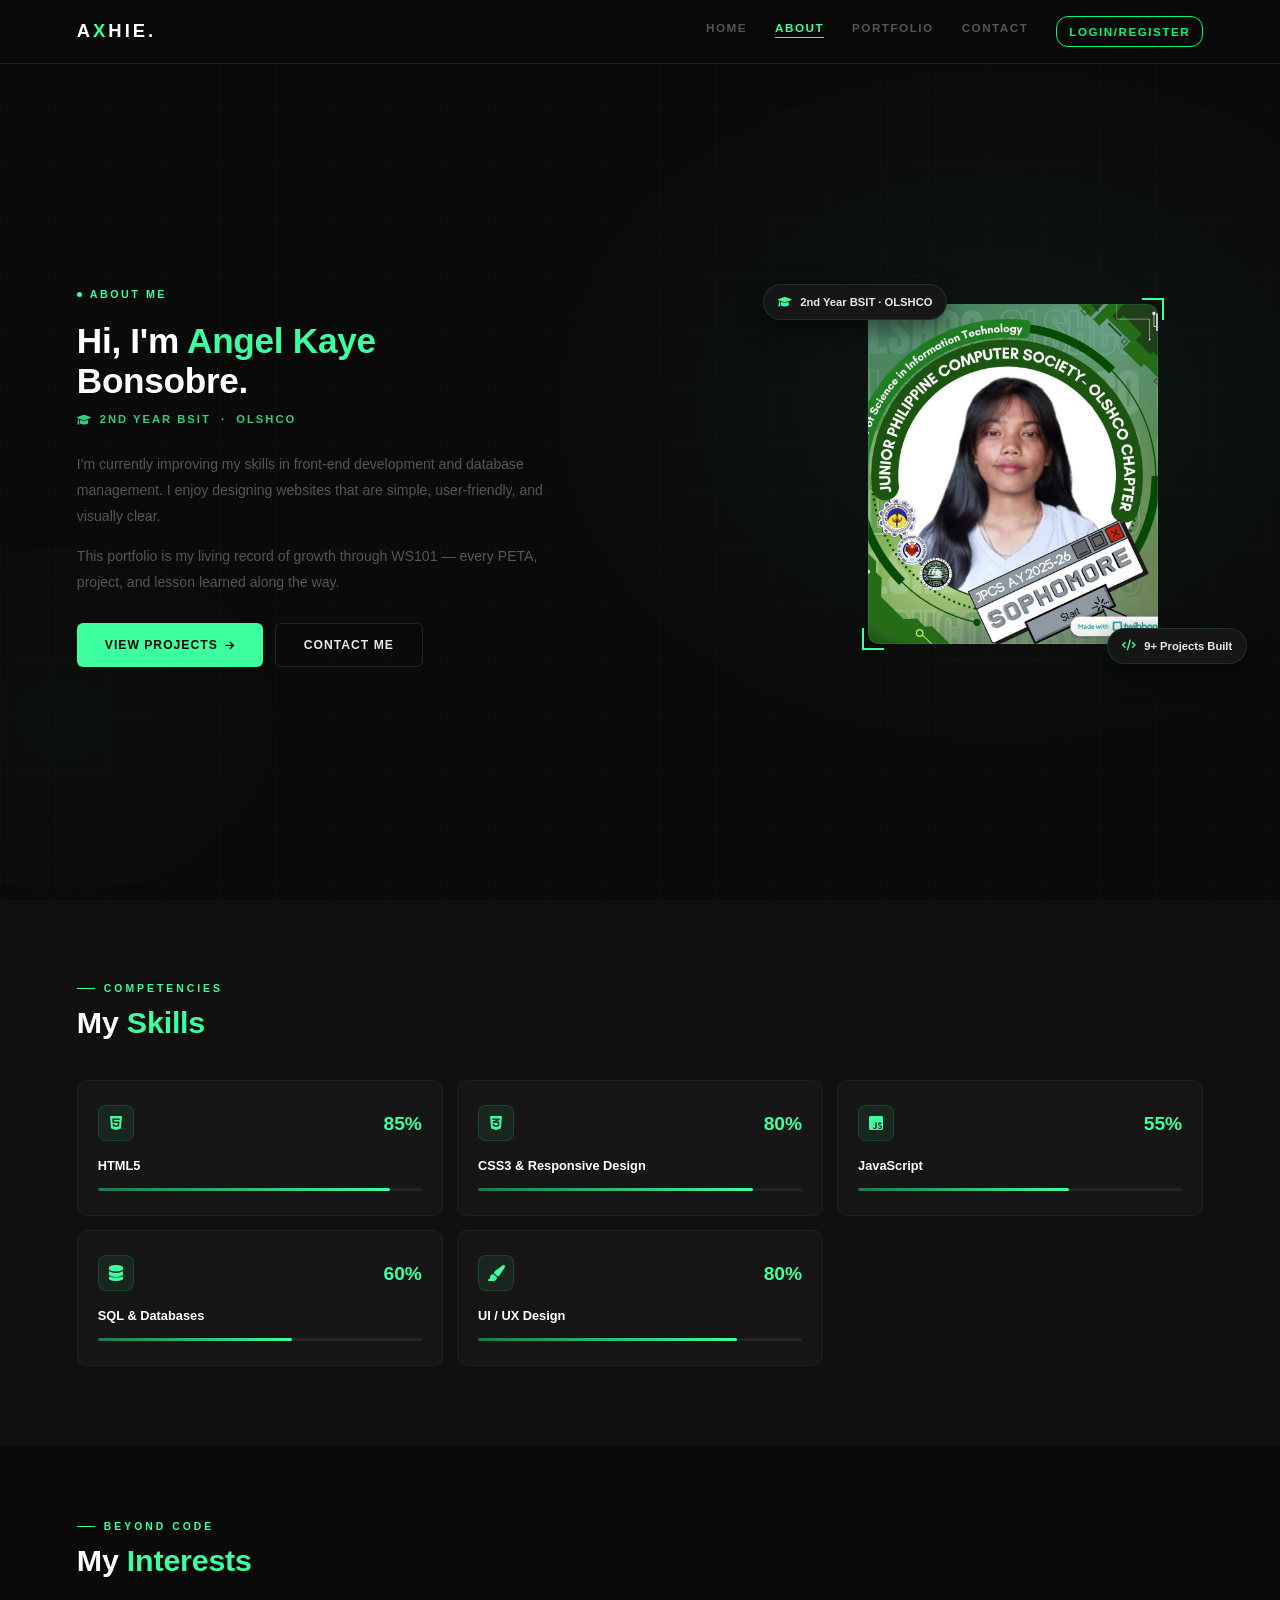
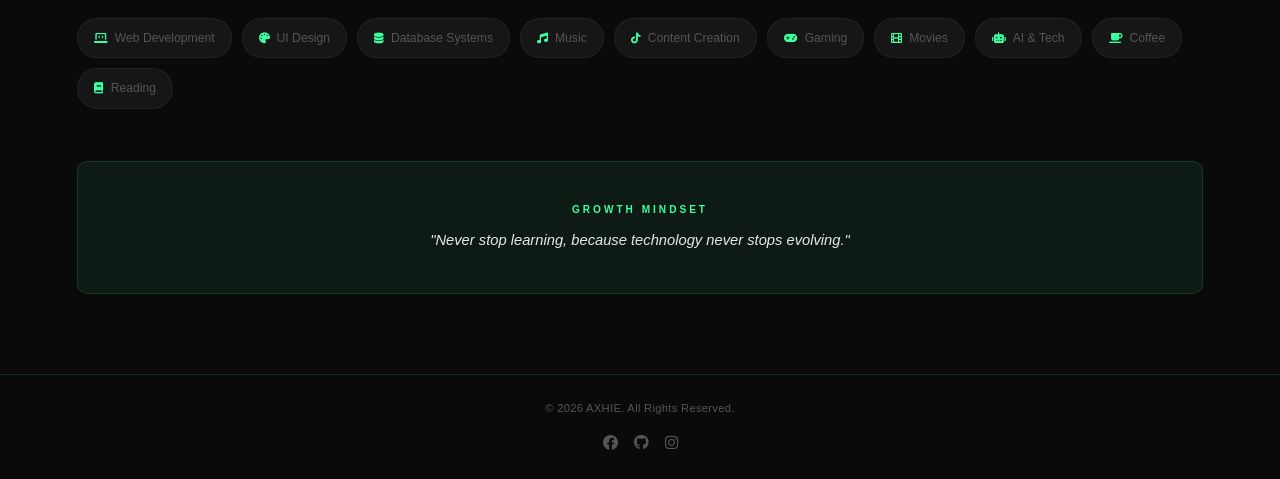
==== commit bf39aaf3: "Update about.html" ====
--- a/about.html
+++ b/about.html
@@ -3,6 +3,13 @@
 <head>
   <meta charset="UTF-8">
   <meta name="viewport" content="width=device-width, initial-scale=1.0">
+
+   <!-- SECURITY HEADERS -->
+  <meta http-equiv="X-Frame-Options" content="SAMEORIGIN">
+  <meta http-equiv="X-Content-Type-Options" content="nosniff">
+  <meta http-equiv="Referrer-Policy" content="strict-origin-when-cross-origin">
+  <meta http-equiv="Content-Security-Policy" content="default-src 'self'; script-src 'self' 'unsafe-inline' https://cdnjs.cloudflare.com; style-src 'self' 'unsafe-inline' https://cdnjs.cloudflare.com; font-src 'self' https://cdnjs.cloudflare.com; img-src 'self' data: https:; connect-src 'self'">
+  
   <title>AXHIE — About</title>
   <link rel="stylesheet" href="style.css">
   <link rel="stylesheet" href="https://cdnjs.cloudflare.com/ajax/libs/font-awesome/6.0.0/css/all.min.css">
@@ -180,4 +187,4 @@
   </script>
   <script src="script.js"></script>
 </body>
-</html>+</html>
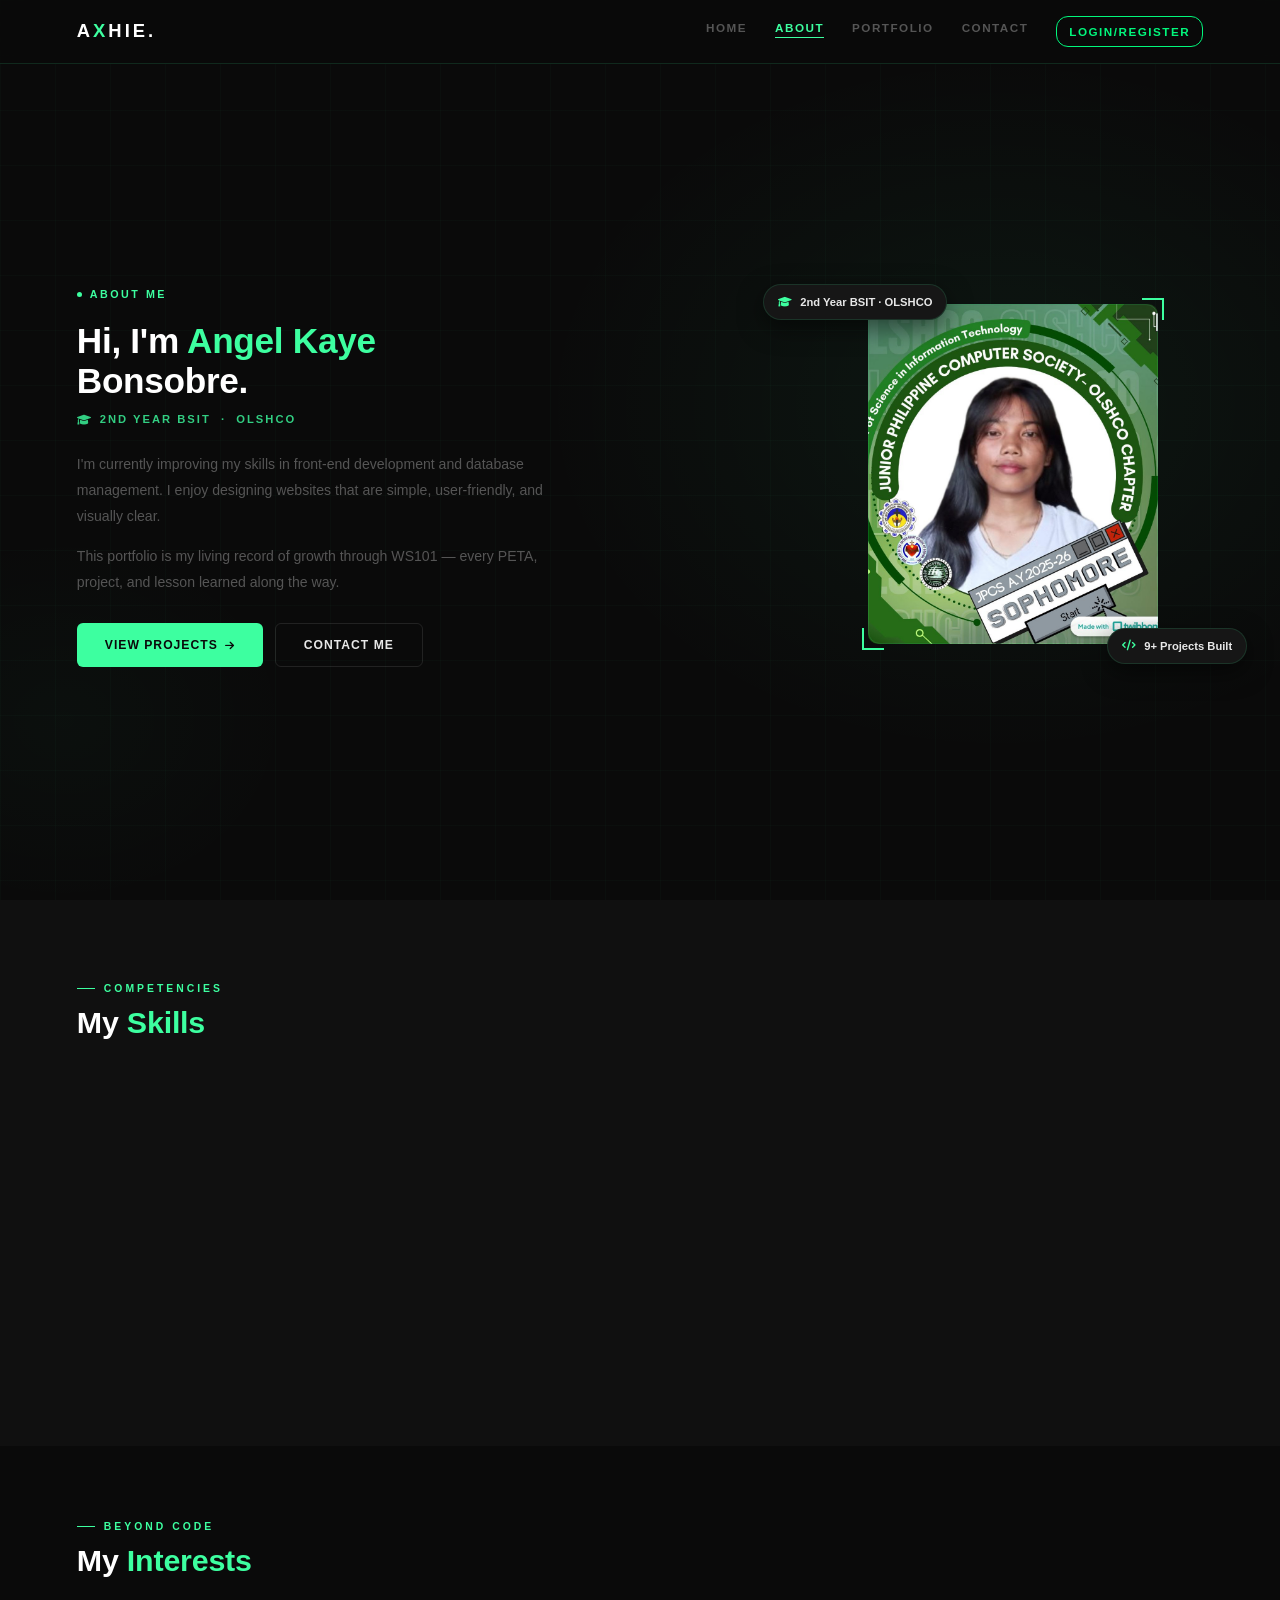
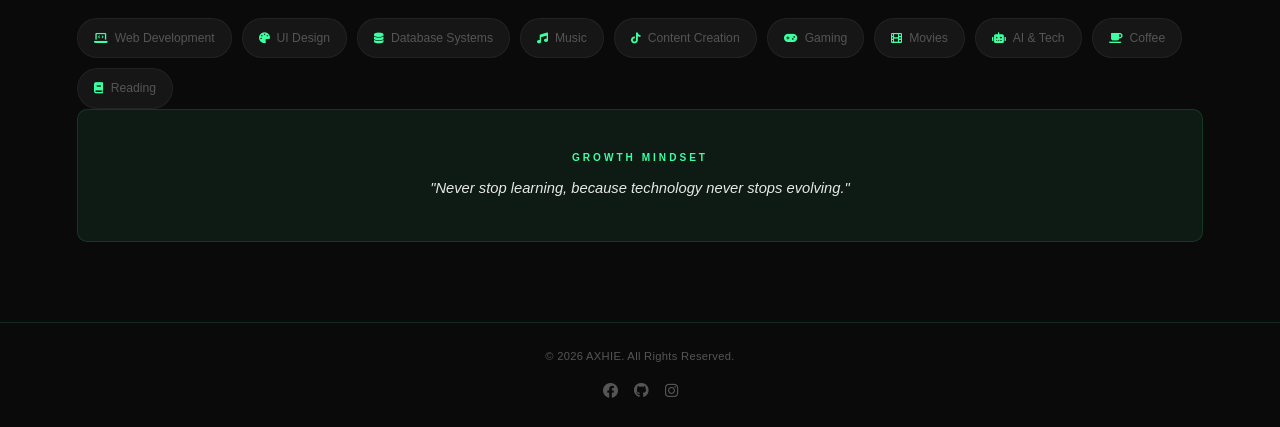
==== commit 2ba0daf6: "Removed unsafe-inline from CSP, moved all inline scripts to external file" ====
--- a/about.html
+++ b/about.html
@@ -8,7 +8,7 @@
   <meta http-equiv="X-Frame-Options" content="SAMEORIGIN">
   <meta http-equiv="X-Content-Type-Options" content="nosniff">
   <meta http-equiv="Referrer-Policy" content="strict-origin-when-cross-origin">
-  <meta http-equiv="Content-Security-Policy" content="default-src 'self'; script-src 'self' 'unsafe-inline' https://cdnjs.cloudflare.com; style-src 'self' 'unsafe-inline' https://cdnjs.cloudflare.com; font-src 'self' https://cdnjs.cloudflare.com; img-src 'self' data: https:; connect-src 'self'">
+  <meta http-equiv="Content-Security-Policy" content="default-src 'self'; script-src 'self' https://cdnjs.cloudflare.com https://accounts.google.com; style-src 'self' https://cdnjs.cloudflare.com; font-src 'self' https://cdnjs.cloudflare.com; img-src 'self' data: https:; connect-src 'self' https://www.google-analytics.com; frame-src https://accounts.google.com;">
   
   <title>AXHIE — About</title>
   <link rel="stylesheet" href="style.css">
@@ -155,36 +155,6 @@
     </div>
   </footer>
 
-  <script>
-    document.addEventListener("DOMContentLoaded", () => {
-      const bars = document.querySelectorAll(".skill-bar");
-      const bObs = new IntersectionObserver(entries => {
-        entries.forEach(e => {
-          if (e.isIntersecting) { e.target.classList.add("animate"); bObs.unobserve(e.target); }
-        });
-      }, { threshold: 0.3 });
-      bars.forEach(b => bObs.observe(b));
-
-      const cObs = new IntersectionObserver(entries => {
-        entries.forEach((e, i) => {
-          if (e.isIntersecting) {
-            setTimeout(() => {
-              e.target.style.opacity = "1";
-              e.target.style.transform = "translateY(0)";
-            }, i * 60);
-            cObs.unobserve(e.target);
-          }
-        });
-      }, { threshold: 0.1 });
-
-      document.querySelectorAll(".skill-card").forEach(c => {
-        c.style.opacity = "0";
-        c.style.transform = "translateY(14px)";
-        c.style.transition = "opacity 0.4s ease, transform 0.4s ease, border-color 0.28s, box-shadow 0.28s";
-        cObs.observe(c);
-      });
-    });
-  </script>
   <script src="script.js"></script>
 </body>
 </html>
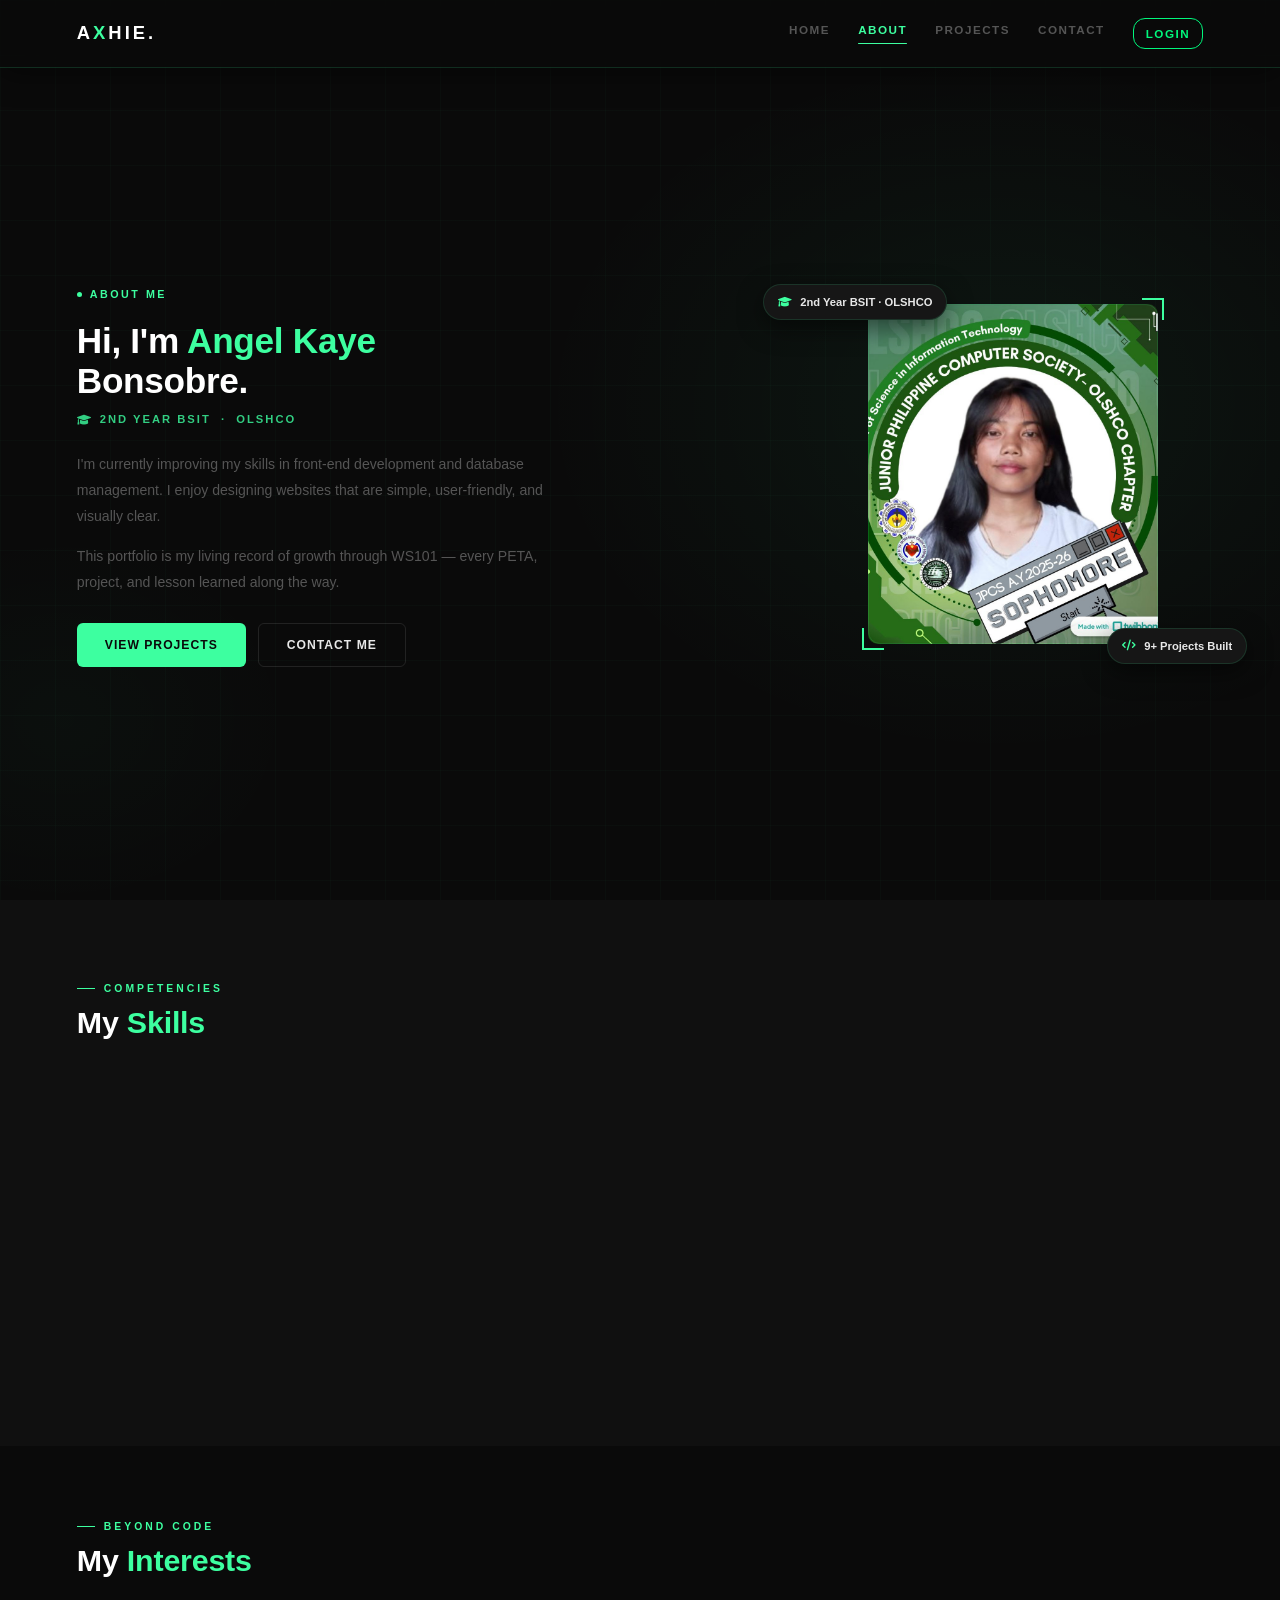
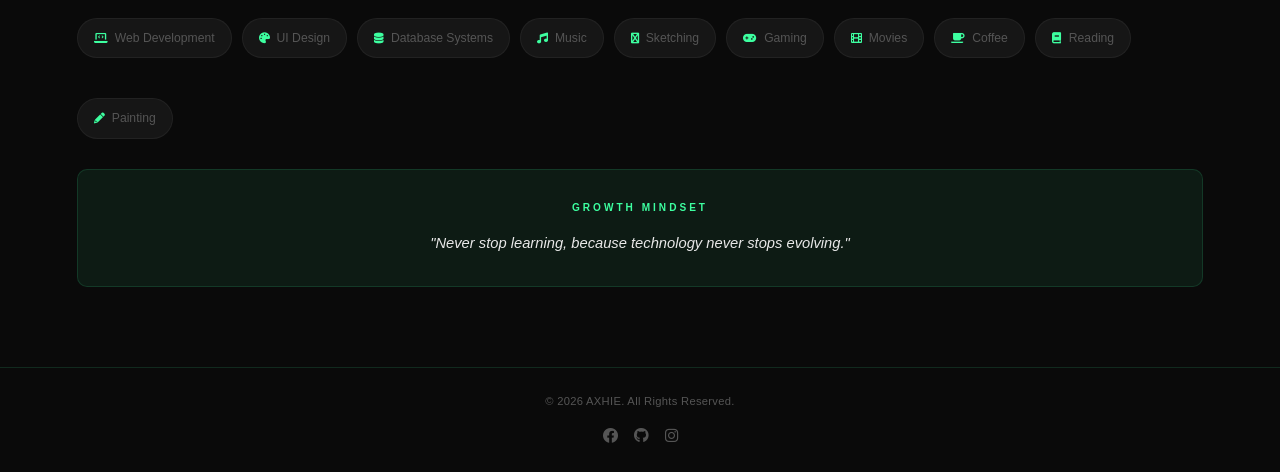
==== commit 051ef958: "Initial portfolio website with PHP backend" ====
--- a/about.html
+++ b/about.html
@@ -1,19 +1,21 @@
 <!DOCTYPE html>
 <html lang="en">
+
 <head>
   <meta charset="UTF-8">
   <meta name="viewport" content="width=device-width, initial-scale=1.0">
 
-   <!-- SECURITY HEADERS -->
   <meta http-equiv="X-Frame-Options" content="SAMEORIGIN">
   <meta http-equiv="X-Content-Type-Options" content="nosniff">
   <meta http-equiv="Referrer-Policy" content="strict-origin-when-cross-origin">
-  <meta http-equiv="Content-Security-Policy" content="default-src 'self'; script-src 'self' https://cdnjs.cloudflare.com https://accounts.google.com; style-src 'self' https://cdnjs.cloudflare.com; font-src 'self' https://cdnjs.cloudflare.com; img-src 'self' data: https:; connect-src 'self' https://www.google-analytics.com; frame-src https://accounts.google.com;">
-  
-  <title>AXHIE — About</title>
+  <meta http-equiv="Content-Security-Policy"
+    content="default-src 'self'; script-src 'self' https://cdnjs.cloudflare.com https://accounts.google.com; style-src 'self' https://cdnjs.cloudflare.com; font-src 'self' https://cdnjs.cloudflare.com; img-src 'self' data: https:; connect-src 'self' https://www.google-analytics.com; frame-src https://accounts.google.com;">
+
+  <title>AXHIE | ABOUT</title>
   <link rel="stylesheet" href="style.css">
   <link rel="stylesheet" href="https://cdnjs.cloudflare.com/ajax/libs/font-awesome/6.0.0/css/all.min.css">
 </head>
+
 <body>
 
   <nav class="navbar">
@@ -24,9 +26,9 @@
     <ul id="nav-list">
       <li><a href="index.html">Home</a></li>
       <li><a href="about.html" class="active">About</a></li>
-      <li><a href="portfolio.html">Portfolio</a></li>
+      <li><a href="portfolio.html">Projects</a></li>
       <li><a href="contact.html">Contact</a></li>
-      <li><a href="register.html" class="login-btn" id="authBtn">Login/Register</a></li>
+      <li><a href="register.html" class="login-btn" id="authBtn">Login</a></li>
     </ul>
   </nav>
 
@@ -42,11 +44,13 @@
         <i class="fas fa-graduation-cap"></i>
         2nd Year BSIT &nbsp;·&nbsp; OLSHCO
       </div>
-      <p>I'm currently improving my skills in front-end development and database management. I enjoy designing websites that are simple, user-friendly, and visually clear.</p>
-      <p>This portfolio is my living record of growth through WS101 — every PETA, project, and lesson learned along the way.</p>
+      <p>I'm currently improving my skills in front-end development and database management. I enjoy designing websites
+        that are simple, user-friendly, and visually clear.</p>
+      <p>This portfolio is my living record of growth through WS101 — every PETA, project, and lesson learned along the
+        way.</p>
       <div class="hero-actions">
         <a href="portfolio.html" class="btn-primary">
-          View Projects <i class="fas fa-arrow-right"></i>
+          View Projects
         </a>
         <a href="contact.html" class="btn-outline">Contact Me</a>
       </div>
@@ -66,7 +70,6 @@
         <span>9+ Projects Built</span>
       </div>
     </div>
-
   </section>
 
   <section class="skills-section">
@@ -81,7 +84,9 @@
           <div class="skill-pct">85%</div>
         </div>
         <h3>HTML5</h3>
-        <div class="skill-bar-bg"><div class="skill-bar" style="--w:90%"></div></div>
+        <div class="skill-bar-bg">
+          <div class="skill-bar" style="--w:85%"></div>
+        </div>
       </div>
 
       <div class="skill-card">
@@ -90,7 +95,9 @@
           <div class="skill-pct">80%</div>
         </div>
         <h3>CSS3 &amp; Responsive Design</h3>
-        <div class="skill-bar-bg"><div class="skill-bar" style="--w:85%"></div></div>
+        <div class="skill-bar-bg">
+          <div class="skill-bar" style="--w:80%"></div>
+        </div>
       </div>
 
       <div class="skill-card">
@@ -99,7 +106,9 @@
           <div class="skill-pct">55%</div>
         </div>
         <h3>JavaScript</h3>
-        <div class="skill-bar-bg"><div class="skill-bar" style="--w:65%"></div></div>
+        <div class="skill-bar-bg">
+          <div class="skill-bar" style="--w:55%"></div>
+        </div>
       </div>
 
       <div class="skill-card">
@@ -108,7 +117,9 @@
           <div class="skill-pct">60%</div>
         </div>
         <h3>SQL &amp; Databases</h3>
-        <div class="skill-bar-bg"><div class="skill-bar" style="--w:60%"></div></div>
+        <div class="skill-bar-bg">
+          <div class="skill-bar" style="--w:60%"></div>
+        </div>
       </div>
 
       <div class="skill-card">
@@ -117,7 +128,9 @@
           <div class="skill-pct">80%</div>
         </div>
         <h3>UI / UX Design</h3>
-        <div class="skill-bar-bg"><div class="skill-bar" style="--w:80%"></div></div>
+        <div class="skill-bar-bg">
+          <div class="skill-bar" style="--w:80%"></div>
+        </div>
       </div>
 
     </div>
@@ -132,15 +145,16 @@
       <span class="interest-pill"><i class="fas fa-palette"></i> UI Design</span>
       <span class="interest-pill"><i class="fas fa-database"></i> Database Systems</span>
       <span class="interest-pill"><i class="fas fa-music"></i> Music</span>
-      <span class="interest-pill"><i class="fab fa-tiktok"></i> Content Creation</span>
+      <span class="interest-pill"><i class="fab fa-palette"></i> Sketching</span>
       <span class="interest-pill"><i class="fas fa-gamepad"></i> Gaming</span>
       <span class="interest-pill"><i class="fas fa-film"></i> Movies</span>
-      <span class="interest-pill"><i class="fas fa-robot"></i> AI &amp; Tech</span>
       <span class="interest-pill"><i class="fas fa-coffee"></i> Coffee</span>
       <span class="interest-pill"><i class="fas fa-book"></i> Reading</span>
+      <span class="interest-pill"><i class="fas fa-pencil"></i> Painting</span>
     </div>
 
-    <div class="philosophy" style="margin-top:52px;">
+    <div class="philosophy"
+      style="clear: both; display: block; margin-top: 80px; position: relative; width: 100%; box-sizing: border-box;">
       <h4>Growth Mindset</h4>
       <p>"Never stop learning, because technology never stops evolving."</p>
     </div>
@@ -149,12 +163,16 @@
   <footer>
     <p>&copy; 2026 AXHIE. All Rights Reserved.</p>
     <div class="socials">
-      <a href="https://www.facebook.com/profile.php?id=61567807212645" target="_blank" rel="noopener" aria-label="Facebook"><i class="fab fa-facebook"></i></a>
-      <a href="https://github.com/kxaehyy" target="_blank" rel="noopener" aria-label="GitHub"><i class="fab fa-github"></i></a>
-      <a href="https://www.instagram.com/ngl.ky" target="_blank" rel="noopener" aria-label="Instagram"><i class="fab fa-instagram"></i></a>
+      <a href="https://www.facebook.com/profile.php?id=61567807212645" target="_blank" rel="noopener"
+        aria-label="Facebook"><i class="fab fa-facebook"></i></a>
+      <a href="https://github.com/kxaehyy" target="_blank" rel="noopener" aria-label="GitHub"><i
+          class="fab fa-github"></i></a>
+      <a href="https://www.instagram.com/ngl.ky" target="_blank" rel="noopener" aria-label="Instagram"><i
+          class="fab fa-instagram"></i></a>
     </div>
   </footer>
 
   <script src="script.js"></script>
 </body>
-</html>
+
+</html>
--- a/style.css
+++ b/style.css
@@ -1,21 +1,30 @@
 @import url('https://fonts.googleapis.com/css2?family=DM+Sans:ital,wght@0,300;0,400;0,500;0,600;1,400&family=Syne:wght@700;800&display=swap');
 
 :root {
-  --black:       #0a0a0a;
-  --dark:        #101010;
-  --surface:     #161616;
-  --surface2:    #1c1c1c;
-  --mint:        #3dffa0;
-  --mint-dim:    #1a7a4a;
-  --mint-soft:   rgba(61, 255, 160, 0.07);
-  --mint-border: rgba(61, 255, 160, 0.13);
-  --text:        #e8e8e8;
-  --muted:       #555;
-  --white:       #ffffff;
-}
-
-*, *::before, *::after { margin: 0; padding: 0; box-sizing: border-box; }
-html { scroll-behavior: smooth; }
+    --black: #0a0a0a;
+    --dark: #101010;
+    --surface: #161616;
+    --surface2: #1c1c1c;
+    --mint: #3dffa0;
+    --mint-dim: #1a7a4a;
+    --mint-soft: rgba(61, 255, 160, 0.07);
+    --mint-border: rgba(61, 255, 160, 0.13);
+    --text: #e8e8e8;
+    --muted: #555;
+    --white: #ffffff;
+}
+
+*,
+*::before,
+*::after {
+    margin: 0;
+    padding: 0;
+    box-sizing: border-box;
+}
+
+html {
+    scroll-behavior: smooth;
+}
 
 body {
     background: var(--black);
@@ -28,44 +37,73 @@
 }
 
 .navbar {
-    position: fixed; 
-    top: 0; 
+    position: fixed;
+    top: 0;
     width: 100%;
-    padding: 16px 6%;
-    display: flex; 
-    justify-content: space-between; 
-    align-items: center;
-    background: rgba(10,10,10,0.92);
-    backdrop-filter: blur(18px);
+    padding: 18px 6%;
+    display: flex;
+    justify-content: space-between;
+    align-items: center;
+    background: rgba(10, 10, 10, 0.75);
+    backdrop-filter: blur(24px);
+    -webkit-backdrop-filter: blur(24px);
     z-index: 1000;
-    border-bottom: 1px solid var(--mint-border);
+    border-bottom: 1px solid rgba(61, 255, 160, 0.15);
+    box-shadow: 0 4px 30px rgba(0, 0, 0, 0.5);
+    transition: all 0.3s ease;
 }
 
 .logo {
     font-family: 'Syne', sans-serif;
-    font-size: 1.15rem; font-weight: 800;
-    letter-spacing: 3px; color: var(--white); text-decoration: none;
-}
-
-.logo span { 
-    color: var(--mint); 
-}
-
-.navbar ul { 
-    display: flex; 
-    gap: 28px; 
+    font-size: 1.15rem;
+    font-weight: 800;
+    letter-spacing: 3px;
+    color: var(--white);
+    text-decoration: none;
+}
+
+.logo span {
+    color: var(--mint);
+}
+
+.navbar ul {
+    display: flex;
+    gap: 28px;
     list-style: none;
 }
 
 .navbar ul li a {
-    color: var(--muted); 
-    font-size: 0.73rem; 
+    color: var(--muted);
+    font-size: 0.73rem;
     font-weight: 600;
-    letter-spacing: 1.5px; 
+    letter-spacing: 1.5px;
     text-transform: uppercase;
-    text-decoration: none; 
-    position: relative; 
-    transition: color 0.25s;
+    text-decoration: none;
+    position: relative;
+    transition: color 0.3s ease;
+    padding-bottom: 4px;
+}
+
+.navbar ul li a::after {
+    content: '';
+    position: absolute;
+    width: 0;
+    height: 2px;
+    bottom: 0;
+    left: 0;
+    background-color: var(--mint);
+    transition: width 0.3s ease;
+    border-radius: 2px;
+}
+
+.navbar ul li a:hover::after,
+.navbar ul li a.active::after {
+    width: 100%;
+}
+
+.navbar ul li a:hover,
+.navbar ul li a.active {
+    color: var(--white);
 }
 
 .navbar ul li a.login-btn {
@@ -84,35 +122,38 @@
     color: #1a1a1a;
 }
 
-.navbar ul li a.login-btn::after { display: none; }
+.navbar ul li a.login-btn::after {
+    display: none;
+}
 
 .navbar ul li a::after {
-    content: ''; 
-    position: absolute; 
-    bottom: -4px; left: 0;
-    width: 0; 
-    height: 1px; 
-    background: var(--mint); 
+    content: '';
+    position: absolute;
+    bottom: -4px;
+    left: 0;
+    width: 0;
+    height: 1px;
+    background: var(--mint);
     transition: width 0.3s;
 }
 
 .navbar ul li a:hover,
-.navbar ul li a.active { 
-    color: var(--mint); 
+.navbar ul li a.active {
+    color: var(--mint);
 }
 
 .navbar ul li a:hover::after,
-.navbar ul li a.active::after { 
-    width: 100%; 
+.navbar ul li a.active::after {
+    width: 100%;
 }
 
 .menu-toggle {
-    display: none; 
-    background: none; 
+    display: none;
+    background: none;
     border: none;
-    color: var(--text); 
-    font-size: 1rem; 
-    cursor: pointer; 
+    color: var(--text);
+    font-size: 1rem;
+    cursor: pointer;
     padding: 4px;
 }
 
@@ -124,83 +165,84 @@
     align-items: center;
     text-align: center;
     padding: 120px 6% 80px;
-    position: relative; overflow: hidden;
+    position: relative;
+    overflow: hidden;
 }
 
 .hero-bg {
-    position: absolute; 
-    inset: 0; 
+    position: absolute;
+    inset: 0;
     pointer-events: none;
     background:
-      radial-gradient(ellipse 60% 60% at 50% 40%, rgba(61,255,160,0.055) 0%, transparent 65%),
-      radial-gradient(ellipse 30% 35% at 5%  80%, rgba(61,255,160,0.025) 0%, transparent 60%);
+        radial-gradient(ellipse 60% 60% at 50% 40%, rgba(61, 255, 160, 0.055) 0%, transparent 65%),
+        radial-gradient(ellipse 30% 35% at 5% 80%, rgba(61, 255, 160, 0.025) 0%, transparent 60%);
 }
 
 .hero-bg::before {
-    content: ''; 
-    position: absolute; 
+    content: '';
+    position: absolute;
     inset: 0;
     background-image:
-      linear-gradient(rgba(61,255,160,0.022) 1px, transparent 1px),
-      linear-gradient(90deg, rgba(61,255,160,0.022) 1px, transparent 1px);
+        linear-gradient(rgba(61, 255, 160, 0.022) 1px, transparent 1px),
+        linear-gradient(90deg, rgba(61, 255, 160, 0.022) 1px, transparent 1px);
     background-size: 55px 55px;
 }
 
 .info {
     z-index: 1;
     max-width: 620px;
-    display: flex; 
-    flex-direction: column; 
+    display: flex;
+    flex-direction: column;
     align-items: center;
     animation: fadeUp 0.8s ease both;
 }
 
 .info h1 {
     font-family: 'Syne', sans-serif;
-    font-size: 2.4rem; 
+    font-size: 2.4rem;
     font-weight: 800;
-    line-height: 1.15; 
+    line-height: 1.15;
     letter-spacing: -0.3px;
-    color: var(--white); 
+    color: var(--white);
     margin-bottom: 16px;
 }
 
-.info h1 span { 
-    color: var(--mint); 
-}
-
-.info > p {
-    font-size: 0.9rem; 
+.info h1 span {
+    color: var(--mint);
+}
+
+.info>p {
+    font-size: 0.9rem;
     line-height: 1.8;
-    color: var(--muted); 
-    max-width: 460px; 
+    color: var(--muted);
+    max-width: 460px;
     margin-bottom: 32px;
 }
 
 .hero-actions {
-    display: flex; 
-    gap: 12px; 
-    flex-wrap: wrap; 
+    display: flex;
+    gap: 12px;
+    flex-wrap: wrap;
     justify-content: center;
 }
 
 .scroll-hint {
-    position: absolute; 
-    bottom: 28px; 
+    position: absolute;
+    bottom: 28px;
     left: 6%;
-    display: flex; 
-    align-items: center; 
+    display: flex;
+    align-items: center;
     gap: 9px;
-    color: var(--muted); 
+    color: var(--muted);
     font-size: 0.63rem;
-    letter-spacing: 2px; 
-    text-transform: uppercase; 
+    letter-spacing: 2px;
+    text-transform: uppercase;
     z-index: 1;
 }
 
 .scroll-line {
-    width: 32px; 
-    height: 1px; 
+    width: 32px;
+    height: 1px;
     background: var(--mint);
     animation: scrollPulse 2s ease-in-out infinite;
 }
@@ -212,302 +254,306 @@
     align-items: center;
     gap: 60px;
     padding: 120px 6% 72px;
-    position: relative; overflow: hidden;
+    position: relative;
+    overflow: hidden;
 }
 
 .about-hero::before {
-    content: ''; 
-    position: absolute; 
+    content: '';
+    position: absolute;
     inset: 0;
     background:
-      radial-gradient(ellipse 55% 60% at 78% 45%, rgba(61,255,160,0.055) 0%, transparent 65%),
-      radial-gradient(ellipse 30% 35% at 5%  80%, rgba(61,255,160,0.025) 0%, transparent 60%);
+        radial-gradient(ellipse 55% 60% at 78% 45%, rgba(61, 255, 160, 0.055) 0%, transparent 65%),
+        radial-gradient(ellipse 30% 35% at 5% 80%, rgba(61, 255, 160, 0.025) 0%, transparent 60%);
     pointer-events: none;
 }
 
 .about-hero::after {
-    content: ''; 
-    position: absolute; 
+    content: '';
+    position: absolute;
     inset: 0;
     background-image:
-      linear-gradient(rgba(61,255,160,0.02) 1px, transparent 1px),
-      linear-gradient(90deg, rgba(61,255,160,0.02) 1px, transparent 1px);
-    background-size: 55px 55px; pointer-events: none;
+        linear-gradient(rgba(61, 255, 160, 0.02) 1px, transparent 1px),
+        linear-gradient(90deg, rgba(61, 255, 160, 0.02) 1px, transparent 1px);
+    background-size: 55px 55px;
+    pointer-events: none;
 }
 
 .about-intro {
-    z-index: 1; 
+    z-index: 1;
     animation: fadeUp 0.8s ease both;
 }
 
 .about-intro h1 {
     font-family: 'Syne', sans-serif;
-    font-size: 2.2rem; 
+    font-size: 2.2rem;
     font-weight: 800;
-    color: var(--white); 
+    color: var(--white);
     line-height: 1.12;
-    letter-spacing: -0.3px; 
+    letter-spacing: -0.3px;
     margin-bottom: 8px;
 }
 
-.about-intro h1 span { 
-    color: var(--mint); 
+.about-intro h1 span {
+    color: var(--mint);
 }
 
 .about-intro .school-tag {
-    display: inline-flex; 
-    align-items: center; 
+    display: inline-flex;
+    align-items: center;
     gap: 7px;
-    font-size: 0.7rem; 
-    font-weight: 600; 
+    font-size: 0.7rem;
+    font-weight: 600;
     letter-spacing: 2px;
-    text-transform: uppercase; 
-    color: var(--mint);
-    opacity: 0.8; 
+    text-transform: uppercase;
+    color: var(--mint);
+    opacity: 0.8;
     margin-bottom: 22px;
 }
 
 .about-intro p {
-    font-size: 0.88rem; 
+    font-size: 0.88rem;
     line-height: 1.85;
-    color: var(--muted); 
-    max-width: 480px; 
+    color: var(--muted);
+    max-width: 480px;
     margin-bottom: 14px;
 }
 
-.about-intro .hero-actions {  
-    margin-top: 28px; 
-    justify-content: flex-start; 
+.about-intro .hero-actions {
+    margin-top: 28px;
+    justify-content: flex-start;
 }
 
 .about-visual {
     position: relative;
-    display: flex; 
-    justify-content: center; 
-    align-items: center;
-    z-index: 1; 
+    display: flex;
+    justify-content: center;
+    align-items: center;
+    z-index: 1;
     animation: fadeUp 1s ease 0.2s both;
 }
 
 .about-photo-wrap {
-    position: relative;  
-    width: 290px; 
+    position: relative;
+    width: 290px;
     height: 340px;
 }
 
 .about-photo-wrap::before,
 .about-photo-wrap::after {
-    content: ''; 
-    position: absolute;
-    width: 22px; 
+    content: '';
+    position: absolute;
+    width: 22px;
     height: 22px;
-    border-color: var(--mint); 
+    border-color: var(--mint);
     border-style: solid;
-    z-index: 2; 
+    z-index: 2;
     pointer-events: none;
 }
-.about-photo-wrap::before { 
-    top: -6px; 
-    left: -6px; 
-    border-width: 2px 0 0 2px; 
-}
-
-.about-photo-wrap::after  { 
-    bottom: -6px; 
-    right: -6px; 
-    border-width: 0 2px 2px 0; 
+
+.about-photo-wrap::before {
+    top: -6px;
+    left: -6px;
+    border-width: 2px 0 0 2px;
+}
+
+.about-photo-wrap::after {
+    bottom: -6px;
+    right: -6px;
+    border-width: 0 2px 2px 0;
 }
 
 .about-photo-ring {
-    position: absolute; 
+    position: absolute;
     inset: 0;
-    border-radius: 12px; 
+    border-radius: 12px;
     border: 1px solid var(--mint-border);
-    pointer-events: none; 
+    pointer-events: none;
     z-index: 1;
 }
 
 .about-photo-ring::before,
 .about-photo-ring::after {
-    content: ''; 
-    position: absolute;
-    width: 22px; 
+    content: '';
+    position: absolute;
+    width: 22px;
     height: 22px;
-    border-color: var(--mint); 
+    border-color: var(--mint);
     border-style: solid;
 }
 
-.about-photo-ring::before { 
-    top: -7px; 
-    right: -7px; 
-    border-width: 2px 2px 0 0; 
-}
-
-.about-photo-ring::after  { 
-    bottom: -7px; 
-    left: -7px; 
-    border-width: 0 0 2px 2px; 
+.about-photo-ring::before {
+    top: -7px;
+    right: -7px;
+    border-width: 2px 2px 0 0;
+}
+
+.about-photo-ring::after {
+    bottom: -7px;
+    left: -7px;
+    border-width: 0 0 2px 2px;
 }
 
 .about-photo-wrap img {
-    width: 100%; 
+    width: 100%;
     height: 100%;
-    object-fit: cover; 
+    object-fit: cover;
     object-position: top center;
-    border-radius: 10px; 
+    border-radius: 10px;
     filter: grayscale(5%);
     transition: filter 0.4s, transform 0.4s;
-    position: relative; 
-    z-index: 1; 
+    position: relative;
+    z-index: 1;
     display: block;
 }
 
-.about-photo-wrap:hover img { 
-    filter: grayscale(0%); 
-    transform: scale(1.02); 
+.about-photo-wrap:hover img {
+    filter: grayscale(0%);
+    transform: scale(1.02);
 }
 
 .about-chip {
     position: absolute;
-    display: flex; 
-    align-items: center; 
+    display: flex;
+    align-items: center;
     gap: 8px;
     padding: 8px 14px;
-    background: var(--surface); 
+    background: var(--surface);
     border: 1px solid var(--mint-border);
     border-radius: 100px;
-    font-size: 0.7rem; 
-    font-weight: 600; 
+    font-size: 0.7rem;
+    font-weight: 600;
     color: var(--text);
-    white-space: nowrap; 
+    white-space: nowrap;
     z-index: 3;
-    box-shadow: 0 8px 24px rgba(0,0,0,0.5);
+    box-shadow: 0 8px 24px rgba(0, 0, 0, 0.5);
     animation: floatChip 4s ease-in-out infinite;
 }
 
-.about-chip i { 
-    color: var(--mint); 
-    font-size: 0.68rem; 
-}
-
-.about-chip-top { 
-    top: -20px; 
-    left: -60px; 
-    animation-delay: 0s; 
-}
-
-.about-chip-bottom { 
-    bottom: -20px; 
-    right: -44px; 
-    animation-delay: 2s; 
-}
-
-.skills-section { 
-    padding: 80px 6%; 
+.about-chip i {
+    color: var(--mint);
+    font-size: 0.68rem;
+}
+
+.about-chip-top {
+    top: -20px;
+    left: -60px;
+    animation-delay: 0s;
+}
+
+.about-chip-bottom {
+    bottom: -20px;
+    right: -44px;
+    animation-delay: 2s;
+}
+
+.skills-section {
+    padding: 80px 6%;
     background: var(--dark);
 }
 
 .skills-grid {
     display: grid;
     grid-template-columns: repeat(3, 1fr);
-    gap: 14px; 
+    gap: 14px;
     margin-top: 40px;
 }
 
 .skill-card {
     background: var(--surface);
-    border: 1px solid rgba(255,255,255,0.04);
-    border-radius: 10px; 
+    border: 1px solid rgba(255, 255, 255, 0.04);
+    border-radius: 10px;
     padding: 24px 20px;
-    transition: all 0.28s; 
-    position: relative; 
+    transition: all 0.28s;
+    position: relative;
     overflow: hidden;
 }
 
 .skill-card::after {
-    content: ''; 
-    position: absolute; 
-    top: 0; 
+    content: '';
+    position: absolute;
+    top: 0;
     left: 0;
-    width: 3px; 
-    height: 100%; 
+    width: 3px;
+    height: 100%;
     background: var(--mint);
-    opacity: 0; 
+    opacity: 0;
     transition: opacity 0.3s;
 }
 
-.skill-card:hover { 
-    border-color: var(--mint-border); 
-    transform: translateY(-3px); 
-    box-shadow: 0 12px 32px rgba(0,0,0,0.4); 
-}
-
-.skill-card:hover::after { 
-    opacity: 1; 
+.skill-card:hover {
+    border-color: var(--mint-border);
+    transform: translateY(-3px);
+    box-shadow: 0 12px 32px rgba(0, 0, 0, 0.4);
+}
+
+.skill-card:hover::after {
+    opacity: 1;
 }
 
 .skill-top {
-    display: flex; 
-    align-items: center;
-    justify-content: space-between; 
+    display: flex;
+    align-items: center;
+    justify-content: space-between;
     margin-bottom: 14px;
 }
 
 .skill-icon-wrap {
-    width: 36px; height: 36px;
-    background: var(--mint-soft); 
+    width: 36px;
+    height: 36px;
+    background: var(--mint-soft);
     border: 1px solid var(--mint-border);
     border-radius: 8px;
-    display: flex; 
-    align-items: center; 
+    display: flex;
+    align-items: center;
     justify-content: center;
-    font-size: 1rem; 
+    font-size: 1rem;
     color: var(--mint);
 }
 
 .skill-pct {
     font-family: 'Syne', sans-serif;
-    font-size: 1.2rem; 
-    font-weight: 800; 
-    color: var(--mint); 
+    font-size: 1.2rem;
+    font-weight: 800;
+    color: var(--mint);
     line-height: 1;
 }
 
 .skill-card h3 {
     font-family: 'Syne', sans-serif;
-    font-size: 0.8rem; 
-    font-weight: 700; 
-    color: var(--white); 
+    font-size: 0.8rem;
+    font-weight: 700;
+    color: var(--white);
     margin-bottom: 12px;
 }
 
 .skill-bar-bg {
-    height: 3px; 
-    background: rgba(255,255,255,0.06);
-    border-radius: 3px; 
+    height: 3px;
+    background: rgba(255, 255, 255, 0.06);
+    border-radius: 3px;
     overflow: hidden;
 }
 
 .skill-bar {
     height: 100%;
     background: linear-gradient(90deg, var(--mint-dim), var(--mint));
-    border-radius: 3px; 
+    border-radius: 3px;
     width: 0;
-    transition: width 1.3s cubic-bezier(0.4,0,0.2,1);
-}
-
-.skill-bar.animate { 
-    width: var(--w); 
-}
-
-.interests-section { 
-    padding: 72px 6% 80px; 
+    transition: width 1.3s cubic-bezier(0.4, 0, 0.2, 1);
+}
+
+.skill-bar.animate {
+    width: var(--w);
+}
+
+.interests-section {
+    padding: 72px 6% 80px;
 }
 
 .interests-grid {
-    display: flex; 
-    flex-wrap: wrap; 
-    gap: 10px; 
+    display: flex;
+    flex-wrap: wrap;
+    gap: 10px;
     margin-top: 36px;
 }
 
@@ -516,6 +562,7 @@
     align-items: center;
     gap: 7px;
     padding: 9px 16px;
+    margin-bottom: 30px;
     background: var(--surface);
     border: 1px solid rgba(255, 255, 255, 0.05);
     border-radius: 100px;
@@ -617,8 +664,8 @@
 
 .btn-primary:hover {
     background: #fff;
-    transform: translateY(-2px);
-    box-shadow: 0 8px 22px rgba(61, 255, 160, 0.18);
+    transform: translateY(-3px) scale(1.02);
+    box-shadow: 0 10px 25px rgba(61, 255, 160, 0.25);
 }
 
 .btn-outline {
@@ -642,7 +689,8 @@
 .btn-outline:hover {
     border-color: var(--mint);
     color: var(--mint);
-    transform: translateY(-2px);
+    transform: translateY(-3px) scale(1.02);
+    box-shadow: 0 10px 25px rgba(61, 255, 160, 0.08);
 }
 
 .stats-strip {
@@ -685,7 +733,7 @@
 
 .philosophy {
     text-align: center;
-    padding: 40px 36px;
+    padding: 30px 26px;
     background: var(--mint-soft);
     border: 1px solid var(--mint-border);
     border-radius: 10px;
@@ -697,7 +745,7 @@
     color: var(--mint);
     text-transform: uppercase;
     letter-spacing: 3px;
-    margin-bottom: 10px;
+    margin-bottom: 15px;
 }
 
 .philosophy p {
@@ -728,7 +776,7 @@
     content: '';
     position: absolute;
     inset: 0;
-    background-image: 
+    background-image:
         linear-gradient(rgba(61, 255, 160, 0.02) 1px, transparent 1px),
         linear-gradient(90deg, rgba(61, 255, 160, 0.02) 1px, transparent 1px);
     background-size: 55px 55px;
@@ -776,11 +824,12 @@
     display: flex;
     flex-direction: column;
     position: relative;
-    background: var(--surface);
+    background: linear-gradient(145deg, var(--surface2), #141414);
     border: 1px solid rgba(255, 255, 255, 0.04);
-    border-radius: 12px;
+    border-radius: 16px;
     overflow: hidden;
-    transition: all 0.32s;
+    transition: all 0.4s cubic-bezier(0.175, 0.885, 0.32, 1.275);
+    box-shadow: 0 6px 16px rgba(0, 0, 0, 0.3);
 }
 
 .project-card::before {
@@ -789,21 +838,23 @@
     top: 0;
     left: 0;
     width: 100%;
-    height: 2px;
+    height: 3px;
     background: linear-gradient(90deg, transparent, var(--mint), transparent);
-    opacity: 0;
-    transition: opacity 0.3s;
+    opacity: 0.2;
+    transition: opacity 0.4s;
     z-index: 2;
 }
 
 .project-card:hover {
-    border-color: var(--mint-border);
-    transform: translateY(-5px);
-    box-shadow: 0 18px 48px rgba(0, 0, 0, 0.55);
+    border-color: rgba(61, 255, 160, 0.25);
+    transform: translateY(-8px) scale(1.01);
+    box-shadow: 0 24px 44px rgba(0, 0, 0, 0.6), 0 0 30px rgba(61, 255, 160, 0.08);
 }
 
 .project-card:hover::before {
     opacity: 1;
+    background: linear-gradient(90deg, var(--mint), #fff, var(--mint));
+    box-shadow: 0 0 12px rgba(61, 255, 160, 0.8);
 }
 
 .p-carousel {
@@ -822,7 +873,7 @@
     display: flex;
     width: 100%;
     height: 100%;
-    transition: transform 0.38s cubic-bezier(0.4,0,0.2,1);
+    transition: transform 0.38s cubic-bezier(0.4, 0, 0.2, 1);
 }
 
 .p-carousel-slide {
@@ -843,6 +894,7 @@
     object-position: center center;
     filter: brightness(0.72);
     transition: filter 0.4s, transform 0.5s;
+    pointer-events: none;
 }
 
 .project-card:hover .p-carousel-slide img {
@@ -856,29 +908,46 @@
     display: flex;
     align-items: center;
     justify-content: center;
-    background: rgba(0,0,0,0.28);
+    background: rgba(0, 0, 0, 0.28);
     opacity: 0;
     transition: opacity 0.3s;
     pointer-events: none;
-}
-
-.p-carousel:hover .p-carousel-overlay { opacity: 1; }
+    z-index: 1;
+}
+
+.p-carousel:hover .p-carousel-overlay {
+    opacity: 1;
+}
 
 .p-carousel-overlay i {
     font-size: 1.5rem;
     color: var(--mint);
-    filter: drop-shadow(0 0 8px rgba(61,255,160,0.6));
+    filter: drop-shadow(0 0 8px rgba(61, 255, 160, 0.6));
+}
+
+.p-carousel--video {
+    cursor: default;
+}
+
+.p-carousel--video .p-carousel-overlay {
+    display: flex;
+    pointer-events: all;
+    cursor: zoom-in;
+}
+
+.p-carousel--video video {
+    pointer-events: none;
 }
 
 .p-arrow {
     position: absolute;
     top: 50%;
     transform: translateY(-50%);
-    z-index: 5;
+    z-index: 10;
     width: 28px;
     height: 28px;
-    background: rgba(0,0,0,0.68);
-    border: 1px solid rgba(255,255,255,0.14);
+    background: rgba(0, 0, 0, 0.68);
+    border: 1px solid rgba(255, 255, 255, 0.14);
     border-radius: 50%;
     display: flex;
     align-items: center;
@@ -888,24 +957,34 @@
     color: #fff;
     opacity: 0;
     transition: opacity 0.2s, background 0.2s, border-color 0.2s;
-}
-
-.p-carousel:hover .p-arrow { 
-    opacity: 1; 
-}
-
-.p-arrow:hover { 
-    background: var(--mint); 
-    color: var(--black); 
-    border-color: var(--mint); 
-}
-
-.p-arrow.prev { 
-    left: 8px; 
-}
-
-.p-arrow.next { 
-    right: 8px; 
+    pointer-events: all;
+}
+
+.p-carousel:hover .p-arrow {
+    opacity: 1;
+}
+
+.p-arrow {
+    pointer-events: all !important;
+    z-index: 20;
+}
+
+.p-carousel video {
+    pointer-events: auto;
+}
+
+.p-arrow:hover {
+    background: var(--mint);
+    color: var(--black);
+    border-color: var(--mint);
+}
+
+.p-arrow.prev {
+    left: 8px;
+}
+
+.p-arrow.next {
+    right: 8px;
 }
 
 .p-dots {
@@ -923,13 +1002,13 @@
     width: 5px;
     height: 5px;
     border-radius: 50%;
-    background: rgba(255,255,255,0.32);
+    background: rgba(255, 255, 255, 0.32);
     transition: background 0.25s, transform 0.25s;
 }
 
-.p-dot.active { 
-    background: var(--mint); 
-    transform: scale(1.4); 
+.p-dot.active {
+    background: var(--mint);
+    transform: scale(1.4);
 }
 
 .p-count {
@@ -938,11 +1017,11 @@
     right: 8px;
     z-index: 5;
     padding: 2px 7px;
-    background: rgba(0,0,0,0.62);
-    border: 1px solid rgba(255,255,255,0.1);
+    background: rgba(0, 0, 0, 0.62);
+    border: 1px solid rgba(255, 255, 255, 0.1);
     border-radius: 4px;
     font-size: 0.58rem;
-    color: rgba(255,255,255,0.68);
+    color: rgba(255, 255, 255, 0.68);
     pointer-events: none;
 }
 
@@ -998,29 +1077,33 @@
     flex: 1;
     display: flex;
     flex-direction: column;
-    gap: 8px;
-    padding: 20px;
+    gap: 12px;
+    padding: 24px 22px;
+    background: rgba(10, 10, 10, 0.4);
 }
 
 .peta-badge {
-    display: inline-block;
-    padding: 2px 9px;
-    background: var(--mint-soft);
-    color: var(--mint);
-    border: 1px solid var(--mint-border);
-    border-radius: 3px;
-    font-size: 0.6rem;
+    display: inline-flex;
+    align-items: center;
+    padding: 4px 10px;
+    background: rgba(61, 255, 160, 0.08);
+    color: var(--mint);
+    border: 1px solid rgba(61, 255, 160, 0.25);
+    border-radius: 6px;
+    font-size: 0.62rem;
+    font-weight: 800;
+    letter-spacing: 1.5px;
+    text-transform: uppercase;
+    box-shadow: 0 0 10px rgba(61, 255, 160, 0.05);
+}
+
+.peta-code {
+    font-size: 0.62rem;
     font-weight: 700;
     letter-spacing: 1px;
     text-transform: uppercase;
-}
-
-.peta-code {
-    font-size: 0.6rem;
-    font-weight: 700;
-    letter-spacing: 1px;
-    text-transform: uppercase;
-    color: var(--muted);
+    color: var(--muted);
+    padding-left: 4px;
 }
 
 .p-info h2 {
@@ -1035,10 +1118,10 @@
 
 .description {
     display: none;
-    margin: 0;
-    font-size: 0.78rem;
-    color: var(--muted);
-    line-height: 1.7;
+    margin: 4px 0 0 0;
+    font-size: 0.8rem;
+    color: #a0a0a0;
+    line-height: 1.75;
 }
 
 .description.active {
@@ -1048,24 +1131,46 @@
 
 .show-more {
     align-self: flex-start;
-    padding: 5px 16px;
-    background: transparent;
-    color: var(--mint);
-    border: 1px solid var(--mint-border);
-    border-radius: 4px;
+    padding: 6px 18px;
+    background: rgba(61, 255, 160, 0.05);
+    color: var(--mint);
+    border: 1px solid rgba(61, 255, 160, 0.3);
+    border-radius: 6px;
     cursor: pointer;
     font-family: 'DM Sans', sans-serif;
     font-size: 0.68rem;
-    font-weight: 600;
-    letter-spacing: 1px;
+    font-weight: 700;
+    letter-spacing: 1.5px;
     text-transform: uppercase;
-    transition: all 0.22s;
+    transition: all 0.3s cubic-bezier(0.25, 1, 0.5, 1);
 }
 
 .show-more:hover {
     background: var(--mint);
     color: var(--black);
     border-color: var(--mint);
+    transform: translateY(-2px);
+    box-shadow: 0 6px 15px rgba(61, 255, 160, 0.2);
+}
+
+.tech-tag {
+    display: inline-flex;
+    align-items: center;
+    padding: 4px 10px;
+    background: rgba(255, 255, 255, 0.03);
+    color: #d0d0d0;
+    border: 1px solid rgba(255, 255, 255, 0.08);
+    border-radius: 6px;
+    font-size: 0.6rem;
+    font-weight: 600;
+    letter-spacing: 1px;
+    text-transform: uppercase;
+    transition: all 0.25s;
+}
+
+.project-card:hover .tech-tag {
+    border-color: rgba(255, 255, 255, 0.15);
+    color: #fff;
 }
 
 .card-links {
@@ -1114,6 +1219,27 @@
     color: var(--mint);
 }
 
+.dropdown-item {
+    display: flex;
+    align-items: center;
+    gap: 8px;
+    padding: 8px 12px;
+    color: var(--text);
+    text-decoration: none;
+    font-size: 0.72rem;
+    font-weight: 600;
+    border-radius: 4px;
+    transition: all 0.2s;
+}
+
+.dropdown-item:hover {
+    background: rgba(61, 255, 160, 0.1);
+    color: var(--mint);
+}
+
+.visit-menu {
+    border: 1px solid rgba(61, 255, 160, 0.2) !important;
+}
 
 .collection-section {
     padding: 72px 6% 80px;
@@ -1128,14 +1254,16 @@
 }
 
 .collection-grid--unified {
-      display: grid;
-      grid-template-columns: 1fr 1fr;
-      gap: 24px;
-      align-items: start;
+    display: grid;
+    grid-template-columns: 1fr 1fr;
+    gap: 24px;
+    align-items: start;
 }
 
 @media (max-width: 768px) {
-    .collection-grid--unified { grid-template-columns: 1fr; }
+    .collection-grid--unified {
+        grid-template-columns: 1fr;
+    }
 }
 
 
@@ -1286,8 +1414,8 @@
     padding-bottom: 0;
 }
 
-.audio-track.hidden-track { 
-    display: none; 
+.audio-track.hidden-track {
+    display: none;
 }
 
 .audio-track.hidden-track.revealed {
@@ -1333,9 +1461,14 @@
     font-size: 0.6rem;
     transition: transform 0.25s;
 }
-    
-.music-show-more-btn.open i { 
-    transform: rotate(180deg); }
+
+.music-show-more-btn.open i {
+    transform: rotate(180deg);
+}
+
+/* =============================================
+   LIGHTBOX — FIXED
+   ============================================= */
 
 .lightbox {
     position: fixed;
@@ -1356,17 +1489,21 @@
     pointer-events: all;
 }
 
+/* KEY FIX: removed overflow:hidden so buttons aren't clipped,
+   and changed to overflow:visible so prev/next show outside image bounds */
 .lightbox-inner {
     position: relative;
     max-width: 85vw;
     max-height: 85vh;
-    overflow: hidden;
+    /* overflow: hidden  <-- REMOVED, this was clipping the buttons */
     background: var(--surface);
     border: 1px solid var(--mint-border);
     border-radius: 14px;
     box-shadow: 0 32px 80px rgba(0, 0, 0, 0.8);
     transform: scale(0.92);
     transition: transform 0.28s cubic-bezier(0.4, 0, 0.2, 1);
+    display: flex;
+    flex-direction: column;
 }
 
 .lightbox.open .lightbox-inner {
@@ -1380,6 +1517,9 @@
     max-width: 85vw;
     max-height: 75vh;
     object-fit: contain;
+    border-radius: 14px 14px 0 0;
+    /* KEY FIX: image must not block button clicks */
+    pointer-events: none;
 }
 
 .lightbox-caption {
@@ -1390,6 +1530,8 @@
     padding: 14px 20px;
     background: var(--dark);
     border-top: 1px solid rgba(255, 255, 255, 0.05);
+    border-radius: 0 0 14px 14px;
+    flex-shrink: 0;
 }
 
 .lb-left {
@@ -1418,23 +1560,25 @@
     letter-spacing: 1px;
 }
 
+/* KEY FIX: buttons now sit outside .lightbox-inner via absolute on .lightbox */
 .lightbox-close {
     position: absolute;
-    top: 10px;
-    right: 12px;
-    z-index: 10;
+    top: -14px;
+    right: -14px;
+    z-index: 10002;
     display: flex;
     align-items: center;
     justify-content: center;
-    width: 30px;
-    height: 30px;
-    background: rgba(0, 0, 0, 0.6);
-    border: 1px solid rgba(255, 255, 255, 0.1);
+    width: 32px;
+    height: 32px;
+    background: #1c1c1c;
+    border: 1px solid rgba(255, 255, 255, 0.15);
     border-radius: 50%;
     cursor: pointer;
     font-size: 0.8rem;
     color: var(--text);
     transition: all 0.2s;
+    pointer-events: all;
 }
 
 .lightbox-close:hover {
@@ -1448,29 +1592,37 @@
     position: absolute;
     top: 50%;
     transform: translateY(-50%);
-    z-index: 10;
-    width: 38px;
-    height: 38px;
-    background: rgba(0,0,0,0.62);
-    border: 1px solid rgba(255,255,255,0.18);
+    z-index: 10002;
+    width: 42px;
+    height: 42px;
+    background: rgba(0, 0, 0, 0.75);
+    border: 1px solid rgba(255, 255, 255, 0.2);
     border-radius: 50%;
     display: flex;
     align-items: center;
     justify-content: center;
     cursor: pointer;
-    font-size: 0.8rem;
+    font-size: 0.85rem;
     color: #fff;
     transition: all 0.22s;
-}
-
-.lightbox-prev { left: 14px; right: auto; }
-.lightbox-next { right: 14px; left: auto; }
+    pointer-events: all;
+}
+
+/* KEY FIX: moved outside the inner box so they're not clipped */
+.lightbox-prev {
+    left: -56px;
+}
+
+.lightbox-next {
+    right: -56px;
+}
 
 .lightbox-prev:hover,
 .lightbox-next:hover {
     background: var(--mint);
     color: var(--black);
     border-color: var(--mint);
+    transform: translateY(-50%) scale(1.08);
 }
 
 .lightbox-hint {
@@ -1495,7 +1647,7 @@
 .contact-bg {
     position: absolute;
     inset: 0;
-    background: 
+    background:
         radial-gradient(ellipse 50% 50% at 85% 18%, rgba(61, 255, 160, 0.05) 0%, transparent 65%),
         radial-gradient(ellipse 40% 40% at 10% 80%, rgba(61, 255, 160, 0.03) 0%, transparent 60%);
     pointer-events: none;
@@ -1505,7 +1657,7 @@
     content: '';
     position: absolute;
     inset: 0;
-    background-image: 
+    background-image:
         linear-gradient(rgba(61, 255, 160, 0.02) 1px, transparent 1px),
         linear-gradient(90deg, rgba(61, 255, 160, 0.02) 1px, transparent 1px);
     background-size: 55px 55px;
@@ -1816,7 +1968,7 @@
     content: '';
     position: absolute;
     inset: 0;
-    background-image: 
+    background-image:
         linear-gradient(rgba(61, 255, 160, 0.02) 1px, transparent 1px),
         linear-gradient(90deg, rgba(61, 255, 160, 0.02) 1px, transparent 1px);
     background-size: 55px 55px;
@@ -1833,6 +1985,133 @@
     border: 1px solid var(--mint-border);
     border-radius: 16px;
     animation: fadeUp 0.6s ease both;
+}
+
+.form-box.auth-split {
+    max-width: 900px;
+    padding: 0;
+    display: flex;
+    overflow: hidden;
+    min-height: 550px;
+}
+
+@media (max-width: 768px) {
+    .form-box.auth-split {
+        flex-direction: column !important;
+    }
+}
+
+.auth-form-side {
+    flex: 1;
+    padding: 44px 40px;
+    display: flex;
+    flex-direction: column;
+    justify-content: center;
+    position: relative;
+    z-index: 5;
+    background: var(--surface);
+}
+
+.auth-info-side {
+    flex: 1;
+    position: relative;
+    background: linear-gradient(to bottom, rgba(0, 0, 0, 0.4), rgba(10, 10, 10, 0.8)), url('images/Side-BG.png') center/cover no-repeat;
+    display: flex;
+    flex-direction: column;
+    justify-content: space-between;
+    padding: 30px;
+    color: #ffffff;
+    z-index: 1;
+}
+
+@media (max-width: 768px) {
+    .auth-info-side {
+        min-height: 250px;
+    }
+}
+
+.auth-wave-divider {
+    position: absolute;
+    top: -1%;
+    bottom: -1%;
+    width: 35px;
+    background-image: url("data:image/svg+xml,%3Csvg xmlns='http://www.w3.org/2000/svg' viewBox='0 0 35 100' preserveAspectRatio='none'%3E%3Cpath d='M35,0 C0,30 0,70 35,100 L0,100 L0,0 Z' fill='%23161616'/%3E%3C/svg%3E");
+    background-size: 100% 100%;
+    z-index: 2;
+}
+
+.login-layout .auth-wave-divider {
+    left: -1px;
+    transform: rotate(0deg);
+}
+
+.register-layout .auth-wave-divider {
+    right: -1px;
+    transform: rotate(180deg);
+}
+
+@media (max-width: 768px) {
+    .auth-wave-divider {
+        display: none;
+    }
+}
+
+.auth-toolbar {
+    display: flex;
+    justify-content: flex-end;
+    align-items: center;
+}
+
+.back-link {
+    font-size: 0.68rem;
+    font-weight: 600;
+    color: #ffffff;
+    text-decoration: none;
+    background: rgba(255, 255, 255, 0.15);
+    padding: 6px 14px;
+    border-radius: 20px;
+    backdrop-filter: blur(4px);
+    transition: background 0.3s;
+}
+
+.back-link:hover {
+    background: rgba(255, 255, 255, 0.25);
+}
+
+.auth-info-content {
+    animation: fadeUp 0.8s ease backwards;
+    animation-delay: 0.2s;
+}
+
+.auth-info-content h3 {
+    font-family: 'Syne', sans-serif;
+    font-size: 1.6rem;
+    line-height: 1.2;
+    margin-bottom: 12px;
+    color: #ffffff;
+}
+
+.auth-info-text {
+    font-size: 0.85rem;
+    color: rgba(255, 255, 255, 0.8);
+    line-height: 1.7;
+    margin-bottom: 24px;
+}
+
+.auth-dots {
+    display: flex;
+    gap: 6px;
+}
+
+.auth-dots span {
+    width: 18px;
+    height: 4px;
+    background: rgba(255, 255, 255, 0.3);
+    border-radius: 2px;
+}
+
+.auth-dots span.active {
+    background: var(--white);
 }
 
 .form-logo {
@@ -2054,7 +2333,7 @@
     margin-bottom: 4px;
 }
 
-#googleBtn > div {
+#googleBtn>div {
     margin: 0 auto !important;
 }
 
@@ -2139,23 +2418,55 @@
 }
 
 @keyframes fadeUp {
-    from { opacity: 0; transform: translateY(16px); }
-    to   { opacity: 1; transform: translateY(0); }
+    from {
+        opacity: 0;
+        transform: translateY(16px);
+    }
+
+    to {
+        opacity: 1;
+        transform: translateY(0);
+    }
 }
 
 @keyframes pulse {
-    0%, 100% { opacity: 1; transform: scale(1); }
-    50%       { opacity: 0.4; transform: scale(0.78); }
+
+    0%,
+    100% {
+        opacity: 1;
+        transform: scale(1);
+    }
+
+    50% {
+        opacity: 0.4;
+        transform: scale(0.78);
+    }
 }
 
 @keyframes scrollPulse {
-    0%, 100% { width: 32px; opacity: 0.3; }
-    50%       { width: 50px; opacity: 1; }
+
+    0%,
+    100% {
+        width: 32px;
+        opacity: 0.3;
+    }
+
+    50% {
+        width: 50px;
+        opacity: 1;
+    }
 }
 
 @keyframes floatChip {
-    0%, 100% { transform: translateY(0); }
-    50%       { transform: translateY(-6px); }
+
+    0%,
+    100% {
+        transform: translateY(0);
+    }
+
+    50% {
+        transform: translateY(-6px);
+    }
 }
 
 @media (max-width: 1100px) {
@@ -2269,12 +2580,18 @@
         max-width: 95vw;
     }
 
+    /* On mobile, put buttons inside since there's no room outside */
     .lightbox-prev {
-        left: 6px;
+        left: 8px;
     }
 
     .lightbox-next {
-        right: 6px;
+        right: 8px;
+    }
+
+    .lightbox-close {
+        top: 8px;
+        right: 8px;
     }
 }
 
@@ -2282,4 +2599,57 @@
     .skills-grid {
         grid-template-columns: 1fr;
     }
-}+}
+/* Filter Buttons */
+.portfolio-filters {
+    display: flex;
+    justify-content: center;
+    gap: 12px;
+    margin-bottom: 30px;
+    flex-wrap: wrap;
+}
+
+.filter-btn {
+    padding: 8px 20px;
+    background: transparent;
+    color: var(--text);
+    font-family: 'DM Sans', sans-serif;
+    font-size: 0.76rem;
+    font-weight: 600;
+    letter-spacing: 1px;
+    text-transform: uppercase;
+    border: 1px solid rgba(255, 255, 255, 0.1);
+    border-radius: 6px;
+    cursor: pointer;
+    transition: all 0.28s;
+}
+
+.filter-btn:hover,
+.filter-btn.active {
+    border-color: var(--mint);
+    color: var(--mint);
+    transform: translateY(-2px);
+    box-shadow: 0 5px 15px rgba(61, 255, 160, 0.08);
+}
+
+/* Tech Tags */
+.tech-tags {
+    margin-top: 12px;
+    display: flex;
+    gap: 6px;
+    flex-wrap: wrap;
+}
+
+.tech-tag {
+    display: inline-block;
+    padding: 3px 8px;
+    background: var(--surface2);
+    border: 1px solid var(--mint-border);
+    border-radius: 4px;
+    color: var(--mint);
+    font-size: 0.6rem;
+    font-weight: 600;
+    letter-spacing: 0.5px;
+    text-transform: uppercase;
+    cursor: default;
+}
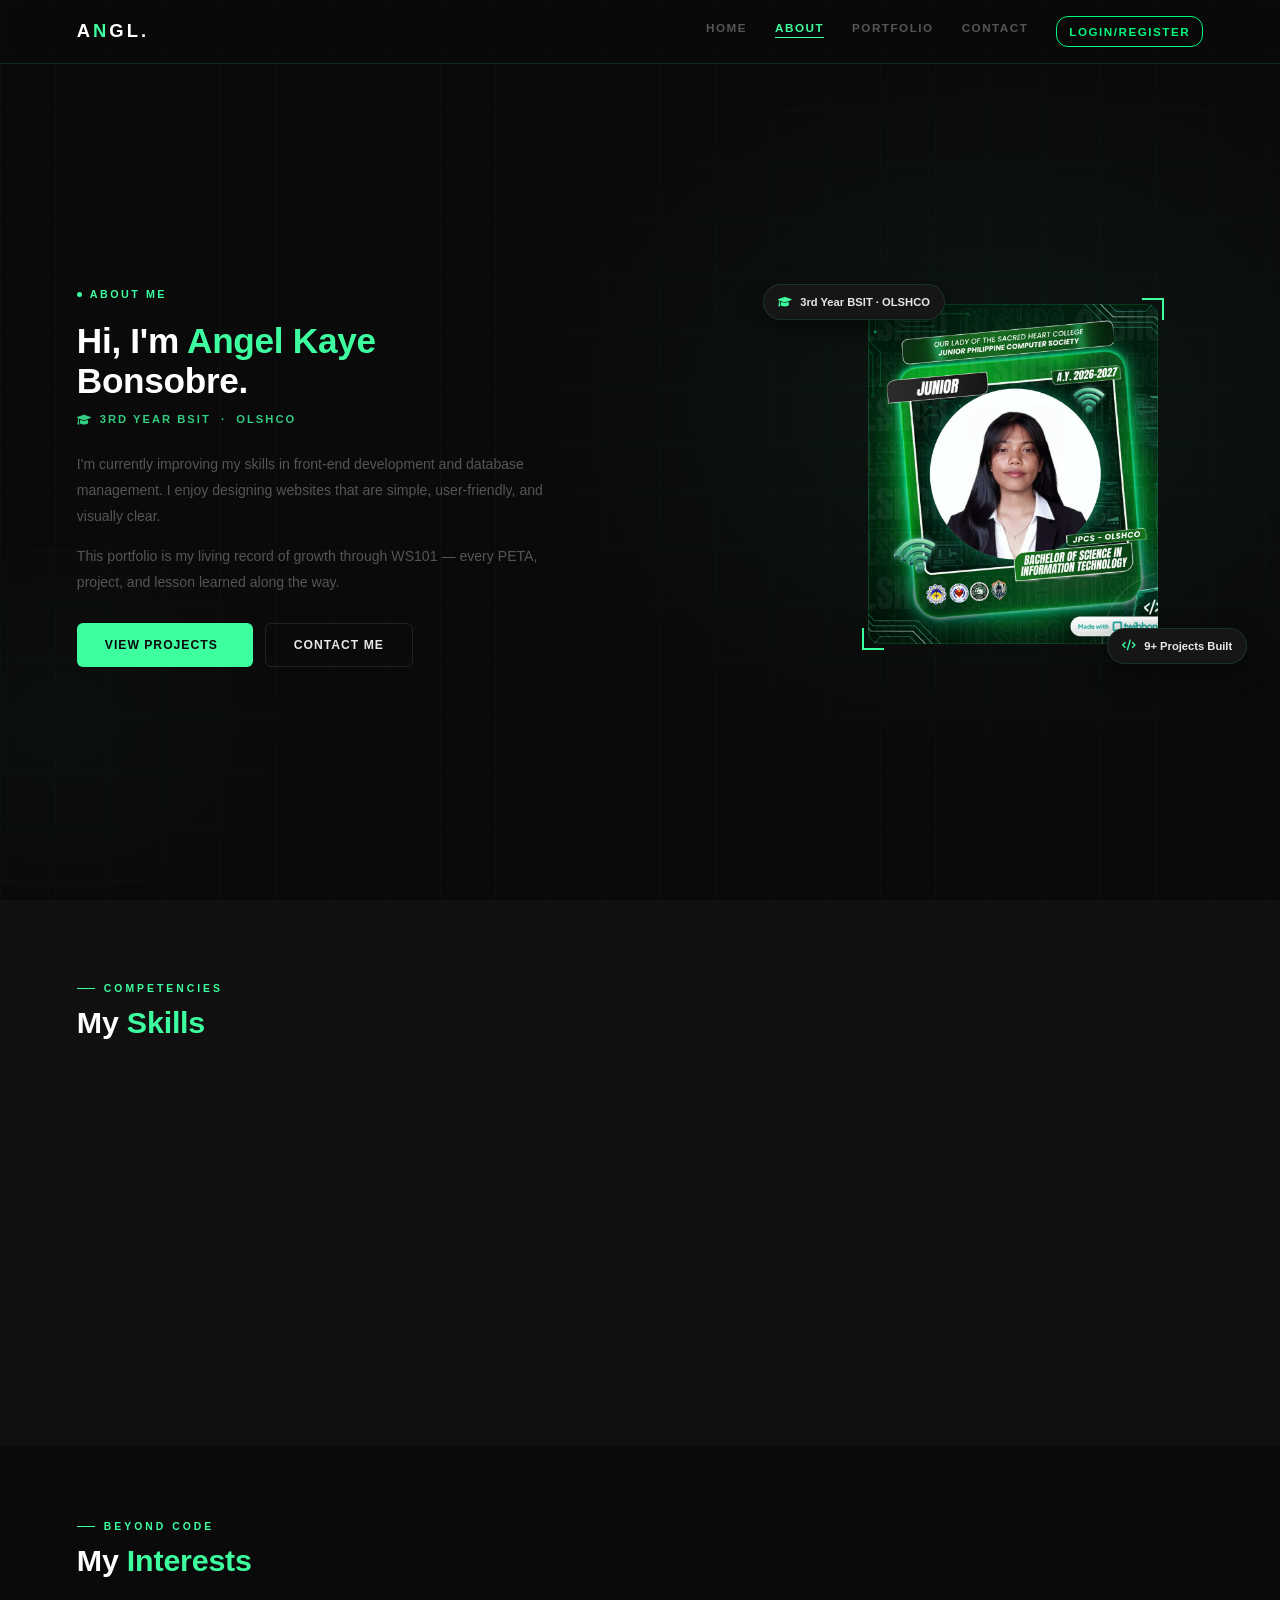
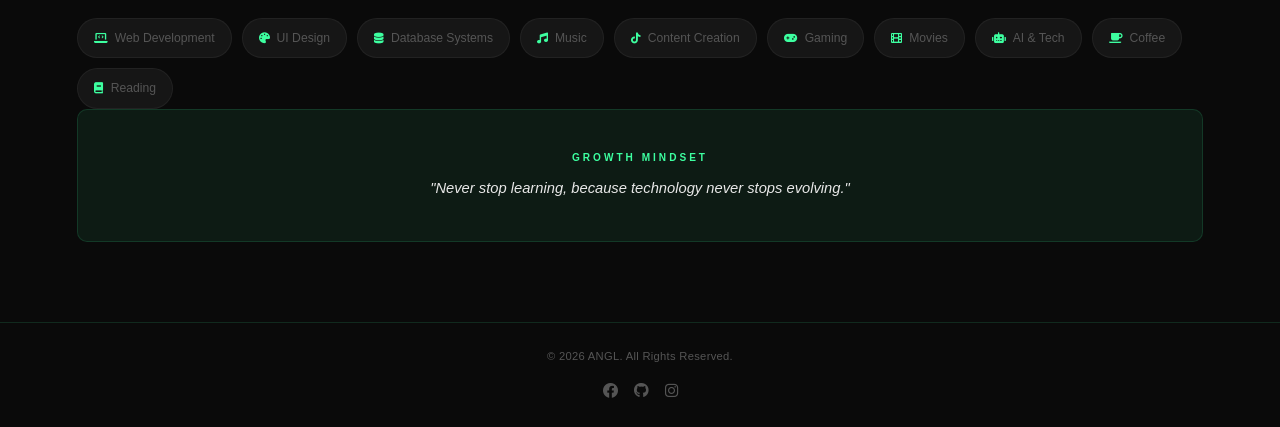
==== commit b7c99ed8: "Fix register/login flow and remove Google Sign-In" ====
--- a/about.html
+++ b/about.html
@@ -11,7 +11,7 @@
   <meta http-equiv="Content-Security-Policy"
     content="default-src 'self'; script-src 'self' https://cdnjs.cloudflare.com https://accounts.google.com; style-src 'self' https://cdnjs.cloudflare.com; font-src 'self' https://cdnjs.cloudflare.com; img-src 'self' data: https:; connect-src 'self' https://www.google-analytics.com; frame-src https://accounts.google.com;">
 
-  <title>AXHIE | ABOUT</title>
+  <title>About</title>
   <link rel="stylesheet" href="style.css">
   <link rel="stylesheet" href="https://cdnjs.cloudflare.com/ajax/libs/font-awesome/6.0.0/css/all.min.css">
 </head>
@@ -19,16 +19,16 @@
 <body>
 
   <nav class="navbar">
-    <div class="logo">A<span>X</span>HIE.</div>
+    <div class="logo">A<span>N</span>GL.</div>
     <button class="menu-toggle" id="mobile-menu" aria-label="Menu">
       <i class="fas fa-bars"></i>
     </button>
     <ul id="nav-list">
       <li><a href="index.html">Home</a></li>
       <li><a href="about.html" class="active">About</a></li>
-      <li><a href="portfolio.html">Projects</a></li>
+      <li><a href="portfolio.html">Portfolio</a></li>
       <li><a href="contact.html">Contact</a></li>
-      <li><a href="register.html" class="login-btn" id="authBtn">Login</a></li>
+      <li><a href="register.html" class="login-btn" id="authBtn">Register</a></li>
     </ul>
   </nav>
 
@@ -42,7 +42,7 @@
       <h1>Hi, I'm <span>Angel Kaye</span><br>Bonsobre.</h1>
       <div class="school-tag">
         <i class="fas fa-graduation-cap"></i>
-        2nd Year BSIT &nbsp;·&nbsp; OLSHCO
+        3rd Year BSIT &nbsp;·&nbsp; OLSHCO
       </div>
       <p>I'm currently improving my skills in front-end development and database management. I enjoy designing websites
         that are simple, user-friendly, and visually clear.</p>
@@ -50,7 +50,7 @@
         way.</p>
       <div class="hero-actions">
         <a href="portfolio.html" class="btn-primary">
-          View Projects
+          View Projects <i class=""></i>
         </a>
         <a href="contact.html" class="btn-outline">Contact Me</a>
       </div>
@@ -63,13 +63,14 @@
       </div>
       <div class="about-chip about-chip-top">
         <i class="fas fa-graduation-cap"></i>
-        <span>2nd Year BSIT · OLSHCO</span>
+        <span>3rd Year BSIT · OLSHCO</span>
       </div>
       <div class="about-chip about-chip-bottom">
         <i class="fas fa-code"></i>
         <span>9+ Projects Built</span>
       </div>
     </div>
+
   </section>
 
   <section class="skills-section">
@@ -85,7 +86,7 @@
         </div>
         <h3>HTML5</h3>
         <div class="skill-bar-bg">
-          <div class="skill-bar" style="--w:85%"></div>
+          <div class="skill-bar" style="--w:90%"></div>
         </div>
       </div>
 
@@ -96,7 +97,7 @@
         </div>
         <h3>CSS3 &amp; Responsive Design</h3>
         <div class="skill-bar-bg">
-          <div class="skill-bar" style="--w:80%"></div>
+          <div class="skill-bar" style="--w:85%"></div>
         </div>
       </div>
 
@@ -107,7 +108,7 @@
         </div>
         <h3>JavaScript</h3>
         <div class="skill-bar-bg">
-          <div class="skill-bar" style="--w:55%"></div>
+          <div class="skill-bar" style="--w:65%"></div>
         </div>
       </div>
 
@@ -145,23 +146,22 @@
       <span class="interest-pill"><i class="fas fa-palette"></i> UI Design</span>
       <span class="interest-pill"><i class="fas fa-database"></i> Database Systems</span>
       <span class="interest-pill"><i class="fas fa-music"></i> Music</span>
-      <span class="interest-pill"><i class="fab fa-palette"></i> Sketching</span>
+      <span class="interest-pill"><i class="fab fa-tiktok"></i> Content Creation</span>
       <span class="interest-pill"><i class="fas fa-gamepad"></i> Gaming</span>
       <span class="interest-pill"><i class="fas fa-film"></i> Movies</span>
+      <span class="interest-pill"><i class="fas fa-robot"></i> AI &amp; Tech</span>
       <span class="interest-pill"><i class="fas fa-coffee"></i> Coffee</span>
       <span class="interest-pill"><i class="fas fa-book"></i> Reading</span>
-      <span class="interest-pill"><i class="fas fa-pencil"></i> Painting</span>
     </div>
 
-    <div class="philosophy"
-      style="clear: both; display: block; margin-top: 80px; position: relative; width: 100%; box-sizing: border-box;">
+    <div class="philosophy" style="margin-top:52px;">
       <h4>Growth Mindset</h4>
       <p>"Never stop learning, because technology never stops evolving."</p>
     </div>
   </section>
 
   <footer>
-    <p>&copy; 2026 AXHIE. All Rights Reserved.</p>
+    <p>&copy; 2026 ANGL. All Rights Reserved.</p>
     <div class="socials">
       <a href="https://www.facebook.com/profile.php?id=61567807212645" target="_blank" rel="noopener"
         aria-label="Facebook"><i class="fab fa-facebook"></i></a>
--- a/style.css
+++ b/style.css
@@ -1,30 +1,21 @@
 @import url('https://fonts.googleapis.com/css2?family=DM+Sans:ital,wght@0,300;0,400;0,500;0,600;1,400&family=Syne:wght@700;800&display=swap');
 
 :root {
-    --black: #0a0a0a;
-    --dark: #101010;
-    --surface: #161616;
-    --surface2: #1c1c1c;
-    --mint: #3dffa0;
-    --mint-dim: #1a7a4a;
-    --mint-soft: rgba(61, 255, 160, 0.07);
-    --mint-border: rgba(61, 255, 160, 0.13);
-    --text: #e8e8e8;
-    --muted: #555;
-    --white: #ffffff;
-}
-
-*,
-*::before,
-*::after {
-    margin: 0;
-    padding: 0;
-    box-sizing: border-box;
-}
-
-html {
-    scroll-behavior: smooth;
-}
+  --black:       #0a0a0a;
+  --dark:        #101010;
+  --surface:     #161616;
+  --surface2:    #1c1c1c;
+  --mint:        #3dffa0;
+  --mint-dim:    #1a7a4a;
+  --mint-soft:   rgba(61, 255, 160, 0.07);
+  --mint-border: rgba(61, 255, 160, 0.13);
+  --text:        #e8e8e8;
+  --muted:       #555;
+  --white:       #ffffff;
+}
+
+*, *::before, *::after { margin: 0; padding: 0; box-sizing: border-box; }
+html { scroll-behavior: smooth; }
 
 body {
     background: var(--black);
@@ -37,73 +28,44 @@
 }
 
 .navbar {
-    position: fixed;
-    top: 0;
+    position: fixed; 
+    top: 0; 
     width: 100%;
-    padding: 18px 6%;
-    display: flex;
-    justify-content: space-between;
-    align-items: center;
-    background: rgba(10, 10, 10, 0.75);
-    backdrop-filter: blur(24px);
-    -webkit-backdrop-filter: blur(24px);
+    padding: 16px 6%;
+    display: flex; 
+    justify-content: space-between; 
+    align-items: center;
+    background: rgba(10,10,10,0.92);
+    backdrop-filter: blur(18px);
     z-index: 1000;
-    border-bottom: 1px solid rgba(61, 255, 160, 0.15);
-    box-shadow: 0 4px 30px rgba(0, 0, 0, 0.5);
-    transition: all 0.3s ease;
+    border-bottom: 1px solid var(--mint-border);
 }
 
 .logo {
     font-family: 'Syne', sans-serif;
-    font-size: 1.15rem;
-    font-weight: 800;
-    letter-spacing: 3px;
-    color: var(--white);
-    text-decoration: none;
-}
-
-.logo span {
-    color: var(--mint);
-}
-
-.navbar ul {
-    display: flex;
-    gap: 28px;
+    font-size: 1.15rem; font-weight: 800;
+    letter-spacing: 3px; color: var(--white); text-decoration: none;
+}
+
+.logo span { 
+    color: var(--mint); 
+}
+
+.navbar ul { 
+    display: flex; 
+    gap: 28px; 
     list-style: none;
 }
 
 .navbar ul li a {
-    color: var(--muted);
-    font-size: 0.73rem;
+    color: var(--muted); 
+    font-size: 0.73rem; 
     font-weight: 600;
-    letter-spacing: 1.5px;
+    letter-spacing: 1.5px; 
     text-transform: uppercase;
-    text-decoration: none;
-    position: relative;
-    transition: color 0.3s ease;
-    padding-bottom: 4px;
-}
-
-.navbar ul li a::after {
-    content: '';
-    position: absolute;
-    width: 0;
-    height: 2px;
-    bottom: 0;
-    left: 0;
-    background-color: var(--mint);
-    transition: width 0.3s ease;
-    border-radius: 2px;
-}
-
-.navbar ul li a:hover::after,
-.navbar ul li a.active::after {
-    width: 100%;
-}
-
-.navbar ul li a:hover,
-.navbar ul li a.active {
-    color: var(--white);
+    text-decoration: none; 
+    position: relative; 
+    transition: color 0.25s;
 }
 
 .navbar ul li a.login-btn {
@@ -122,38 +84,35 @@
     color: #1a1a1a;
 }
 
-.navbar ul li a.login-btn::after {
-    display: none;
-}
+.navbar ul li a.login-btn::after { display: none; }
 
 .navbar ul li a::after {
-    content: '';
-    position: absolute;
-    bottom: -4px;
-    left: 0;
-    width: 0;
-    height: 1px;
-    background: var(--mint);
+    content: ''; 
+    position: absolute; 
+    bottom: -4px; left: 0;
+    width: 0; 
+    height: 1px; 
+    background: var(--mint); 
     transition: width 0.3s;
 }
 
 .navbar ul li a:hover,
-.navbar ul li a.active {
-    color: var(--mint);
+.navbar ul li a.active { 
+    color: var(--mint); 
 }
 
 .navbar ul li a:hover::after,
-.navbar ul li a.active::after {
-    width: 100%;
+.navbar ul li a.active::after { 
+    width: 100%; 
 }
 
 .menu-toggle {
-    display: none;
-    background: none;
+    display: none; 
+    background: none; 
     border: none;
-    color: var(--text);
-    font-size: 1rem;
-    cursor: pointer;
+    color: var(--text); 
+    font-size: 1rem; 
+    cursor: pointer; 
     padding: 4px;
 }
 
@@ -165,84 +124,83 @@
     align-items: center;
     text-align: center;
     padding: 120px 6% 80px;
-    position: relative;
-    overflow: hidden;
+    position: relative; overflow: hidden;
 }
 
 .hero-bg {
-    position: absolute;
-    inset: 0;
+    position: absolute; 
+    inset: 0; 
     pointer-events: none;
     background:
-        radial-gradient(ellipse 60% 60% at 50% 40%, rgba(61, 255, 160, 0.055) 0%, transparent 65%),
-        radial-gradient(ellipse 30% 35% at 5% 80%, rgba(61, 255, 160, 0.025) 0%, transparent 60%);
+      radial-gradient(ellipse 60% 60% at 50% 40%, rgba(61,255,160,0.055) 0%, transparent 65%),
+      radial-gradient(ellipse 30% 35% at 5%  80%, rgba(61,255,160,0.025) 0%, transparent 60%);
 }
 
 .hero-bg::before {
-    content: '';
-    position: absolute;
+    content: ''; 
+    position: absolute; 
     inset: 0;
     background-image:
-        linear-gradient(rgba(61, 255, 160, 0.022) 1px, transparent 1px),
-        linear-gradient(90deg, rgba(61, 255, 160, 0.022) 1px, transparent 1px);
+      linear-gradient(rgba(61,255,160,0.022) 1px, transparent 1px),
+      linear-gradient(90deg, rgba(61,255,160,0.022) 1px, transparent 1px);
     background-size: 55px 55px;
 }
 
 .info {
     z-index: 1;
     max-width: 620px;
-    display: flex;
-    flex-direction: column;
+    display: flex; 
+    flex-direction: column; 
     align-items: center;
     animation: fadeUp 0.8s ease both;
 }
 
 .info h1 {
     font-family: 'Syne', sans-serif;
-    font-size: 2.4rem;
+    font-size: 2.4rem; 
     font-weight: 800;
-    line-height: 1.15;
+    line-height: 1.15; 
     letter-spacing: -0.3px;
-    color: var(--white);
+    color: var(--white); 
     margin-bottom: 16px;
 }
 
-.info h1 span {
-    color: var(--mint);
-}
-
-.info>p {
-    font-size: 0.9rem;
+.info h1 span { 
+    color: var(--mint); 
+}
+
+.info > p {
+    font-size: 0.9rem; 
     line-height: 1.8;
-    color: var(--muted);
-    max-width: 460px;
+    color: var(--muted); 
+    max-width: 460px; 
     margin-bottom: 32px;
 }
 
 .hero-actions {
-    display: flex;
-    gap: 12px;
-    flex-wrap: wrap;
+    display: flex; 
+    gap: 12px; 
+    flex-wrap: wrap; 
     justify-content: center;
 }
 
 .scroll-hint {
-    position: absolute;
-    bottom: 28px;
+    position: absolute; 
+    bottom: 28px; 
     left: 6%;
-    display: flex;
-    align-items: center;
+    display: flex; 
+    align-items: center; 
     gap: 9px;
-    color: var(--muted);
+    color: var(--muted); 
     font-size: 0.63rem;
-    letter-spacing: 2px;
-    text-transform: uppercase;
+    letter-spacing: 2px; 
+    text-transform: uppercase; 
     z-index: 1;
 }
 
 .scroll-line {
-    width: 32px;
-    height: 1px;
+    width: 32px; 
+    height: 1px; 
     background: var(--mint);
     animation: scrollPulse 2s ease-in-out infinite;
 }
@@ -254,306 +212,302 @@
     align-items: center;
     gap: 60px;
     padding: 120px 6% 72px;
-    position: relative;
-    overflow: hidden;
+    position: relative; overflow: hidden;
 }
 
 .about-hero::before {
-    content: '';
-    position: absolute;
+    content: ''; 
+    position: absolute; 
     inset: 0;
     background:
-        radial-gradient(ellipse 55% 60% at 78% 45%, rgba(61, 255, 160, 0.055) 0%, transparent 65%),
-        radial-gradient(ellipse 30% 35% at 5% 80%, rgba(61, 255, 160, 0.025) 0%, transparent 60%);
+      radial-gradient(ellipse 55% 60% at 78% 45%, rgba(61,255,160,0.055) 0%, transparent 65%),
+      radial-gradient(ellipse 30% 35% at 5%  80%, rgba(61,255,160,0.025) 0%, transparent 60%);
     pointer-events: none;
 }
 
 .about-hero::after {
-    content: '';
-    position: absolute;
+    content: ''; 
+    position: absolute; 
     inset: 0;
     background-image:
-        linear-gradient(rgba(61, 255, 160, 0.02) 1px, transparent 1px),
-        linear-gradient(90deg, rgba(61, 255, 160, 0.02) 1px, transparent 1px);
-    background-size: 55px 55px;
-    pointer-events: none;
+      linear-gradient(rgba(61,255,160,0.02) 1px, transparent 1px),
+      linear-gradient(90deg, rgba(61,255,160,0.02) 1px, transparent 1px);
+    background-size: 55px 55px; pointer-events: none;
 }
 
 .about-intro {
-    z-index: 1;
+    z-index: 1; 
     animation: fadeUp 0.8s ease both;
 }
 
 .about-intro h1 {
     font-family: 'Syne', sans-serif;
-    font-size: 2.2rem;
+    font-size: 2.2rem; 
     font-weight: 800;
-    color: var(--white);
+    color: var(--white); 
     line-height: 1.12;
-    letter-spacing: -0.3px;
+    letter-spacing: -0.3px; 
     margin-bottom: 8px;
 }
 
-.about-intro h1 span {
-    color: var(--mint);
+.about-intro h1 span { 
+    color: var(--mint); 
 }
 
 .about-intro .school-tag {
-    display: inline-flex;
-    align-items: center;
+    display: inline-flex; 
+    align-items: center; 
     gap: 7px;
-    font-size: 0.7rem;
-    font-weight: 600;
+    font-size: 0.7rem; 
+    font-weight: 600; 
     letter-spacing: 2px;
-    text-transform: uppercase;
-    color: var(--mint);
-    opacity: 0.8;
+    text-transform: uppercase; 
+    color: var(--mint);
+    opacity: 0.8; 
     margin-bottom: 22px;
 }
 
 .about-intro p {
-    font-size: 0.88rem;
+    font-size: 0.88rem; 
     line-height: 1.85;
-    color: var(--muted);
-    max-width: 480px;
+    color: var(--muted); 
+    max-width: 480px; 
     margin-bottom: 14px;
 }
 
-.about-intro .hero-actions {
-    margin-top: 28px;
-    justify-content: flex-start;
+.about-intro .hero-actions {  
+    margin-top: 28px; 
+    justify-content: flex-start; 
 }
 
 .about-visual {
     position: relative;
-    display: flex;
-    justify-content: center;
-    align-items: center;
-    z-index: 1;
+    display: flex; 
+    justify-content: center; 
+    align-items: center;
+    z-index: 1; 
     animation: fadeUp 1s ease 0.2s both;
 }
 
 .about-photo-wrap {
-    position: relative;
-    width: 290px;
+    position: relative;  
+    width: 290px; 
     height: 340px;
 }
 
 .about-photo-wrap::before,
 .about-photo-wrap::after {
-    content: '';
+    content: ''; 
     position: absolute;
-    width: 22px;
+    width: 22px; 
     height: 22px;
-    border-color: var(--mint);
+    border-color: var(--mint); 
     border-style: solid;
-    z-index: 2;
+    z-index: 2; 
     pointer-events: none;
 }
-
-.about-photo-wrap::before {
-    top: -6px;
-    left: -6px;
-    border-width: 2px 0 0 2px;
-}
-
-.about-photo-wrap::after {
-    bottom: -6px;
-    right: -6px;
-    border-width: 0 2px 2px 0;
+.about-photo-wrap::before { 
+    top: -6px; 
+    left: -6px; 
+    border-width: 2px 0 0 2px; 
+}
+
+.about-photo-wrap::after  { 
+    bottom: -6px; 
+    right: -6px; 
+    border-width: 0 2px 2px 0; 
 }
 
 .about-photo-ring {
-    position: absolute;
+    position: absolute; 
     inset: 0;
-    border-radius: 12px;
+    border-radius: 12px; 
     border: 1px solid var(--mint-border);
-    pointer-events: none;
+    pointer-events: none; 
     z-index: 1;
 }
 
 .about-photo-ring::before,
 .about-photo-ring::after {
-    content: '';
+    content: ''; 
     position: absolute;
-    width: 22px;
+    width: 22px; 
     height: 22px;
-    border-color: var(--mint);
+    border-color: var(--mint); 
     border-style: solid;
 }
 
-.about-photo-ring::before {
-    top: -7px;
-    right: -7px;
-    border-width: 2px 2px 0 0;
-}
-
-.about-photo-ring::after {
-    bottom: -7px;
-    left: -7px;
-    border-width: 0 0 2px 2px;
+.about-photo-ring::before { 
+    top: -7px; 
+    right: -7px; 
+    border-width: 2px 2px 0 0; 
+}
+
+.about-photo-ring::after  { 
+    bottom: -7px; 
+    left: -7px; 
+    border-width: 0 0 2px 2px; 
 }
 
 .about-photo-wrap img {
-    width: 100%;
+    width: 100%; 
     height: 100%;
-    object-fit: cover;
+    object-fit: cover; 
     object-position: top center;
-    border-radius: 10px;
+    border-radius: 10px; 
     filter: grayscale(5%);
     transition: filter 0.4s, transform 0.4s;
-    position: relative;
-    z-index: 1;
+    position: relative; 
+    z-index: 1; 
     display: block;
 }
 
-.about-photo-wrap:hover img {
-    filter: grayscale(0%);
-    transform: scale(1.02);
+.about-photo-wrap:hover img { 
+    filter: grayscale(0%); 
+    transform: scale(1.02); 
 }
 
 .about-chip {
     position: absolute;
-    display: flex;
-    align-items: center;
+    display: flex; 
+    align-items: center; 
     gap: 8px;
     padding: 8px 14px;
-    background: var(--surface);
+    background: var(--surface); 
     border: 1px solid var(--mint-border);
     border-radius: 100px;
-    font-size: 0.7rem;
-    font-weight: 600;
+    font-size: 0.7rem; 
+    font-weight: 600; 
     color: var(--text);
-    white-space: nowrap;
+    white-space: nowrap; 
     z-index: 3;
-    box-shadow: 0 8px 24px rgba(0, 0, 0, 0.5);
+    box-shadow: 0 8px 24px rgba(0,0,0,0.5);
     animation: floatChip 4s ease-in-out infinite;
 }
 
-.about-chip i {
-    color: var(--mint);
-    font-size: 0.68rem;
-}
-
-.about-chip-top {
-    top: -20px;
-    left: -60px;
-    animation-delay: 0s;
-}
-
-.about-chip-bottom {
-    bottom: -20px;
-    right: -44px;
-    animation-delay: 2s;
-}
-
-.skills-section {
-    padding: 80px 6%;
+.about-chip i { 
+    color: var(--mint); 
+    font-size: 0.68rem; 
+}
+
+.about-chip-top { 
+    top: -20px; 
+    left: -60px; 
+    animation-delay: 0s; 
+}
+
+.about-chip-bottom { 
+    bottom: -20px; 
+    right: -44px; 
+    animation-delay: 2s; 
+}
+
+.skills-section { 
+    padding: 80px 6%; 
     background: var(--dark);
 }
 
 .skills-grid {
     display: grid;
     grid-template-columns: repeat(3, 1fr);
-    gap: 14px;
+    gap: 14px; 
     margin-top: 40px;
 }
 
 .skill-card {
     background: var(--surface);
-    border: 1px solid rgba(255, 255, 255, 0.04);
-    border-radius: 10px;
+    border: 1px solid rgba(255,255,255,0.04);
+    border-radius: 10px; 
     padding: 24px 20px;
-    transition: all 0.28s;
-    position: relative;
+    transition: all 0.28s; 
+    position: relative; 
     overflow: hidden;
 }
 
 .skill-card::after {
-    content: '';
-    position: absolute;
-    top: 0;
+    content: ''; 
+    position: absolute; 
+    top: 0; 
     left: 0;
-    width: 3px;
-    height: 100%;
+    width: 3px; 
+    height: 100%; 
     background: var(--mint);
-    opacity: 0;
+    opacity: 0; 
     transition: opacity 0.3s;
 }
 
-.skill-card:hover {
-    border-color: var(--mint-border);
-    transform: translateY(-3px);
-    box-shadow: 0 12px 32px rgba(0, 0, 0, 0.4);
-}
-
-.skill-card:hover::after {
-    opacity: 1;
+.skill-card:hover { 
+    border-color: var(--mint-border); 
+    transform: translateY(-3px); 
+    box-shadow: 0 12px 32px rgba(0,0,0,0.4); 
+}
+
+.skill-card:hover::after { 
+    opacity: 1; 
 }
 
 .skill-top {
-    display: flex;
-    align-items: center;
-    justify-content: space-between;
+    display: flex; 
+    align-items: center;
+    justify-content: space-between; 
     margin-bottom: 14px;
 }
 
 .skill-icon-wrap {
-    width: 36px;
-    height: 36px;
-    background: var(--mint-soft);
+    width: 36px; height: 36px;
+    background: var(--mint-soft); 
     border: 1px solid var(--mint-border);
     border-radius: 8px;
-    display: flex;
-    align-items: center;
+    display: flex; 
+    align-items: center; 
     justify-content: center;
-    font-size: 1rem;
+    font-size: 1rem; 
     color: var(--mint);
 }
 
 .skill-pct {
     font-family: 'Syne', sans-serif;
-    font-size: 1.2rem;
-    font-weight: 800;
-    color: var(--mint);
+    font-size: 1.2rem; 
+    font-weight: 800; 
+    color: var(--mint); 
     line-height: 1;
 }
 
 .skill-card h3 {
     font-family: 'Syne', sans-serif;
-    font-size: 0.8rem;
-    font-weight: 700;
-    color: var(--white);
+    font-size: 0.8rem; 
+    font-weight: 700; 
+    color: var(--white); 
     margin-bottom: 12px;
 }
 
 .skill-bar-bg {
-    height: 3px;
-    background: rgba(255, 255, 255, 0.06);
-    border-radius: 3px;
+    height: 3px; 
+    background: rgba(255,255,255,0.06);
+    border-radius: 3px; 
     overflow: hidden;
 }
 
 .skill-bar {
     height: 100%;
     background: linear-gradient(90deg, var(--mint-dim), var(--mint));
-    border-radius: 3px;
+    border-radius: 3px; 
     width: 0;
-    transition: width 1.3s cubic-bezier(0.4, 0, 0.2, 1);
-}
-
-.skill-bar.animate {
-    width: var(--w);
-}
-
-.interests-section {
-    padding: 72px 6% 80px;
+    transition: width 1.3s cubic-bezier(0.4,0,0.2,1);
+}
+
+.skill-bar.animate { 
+    width: var(--w); 
+}
+
+.interests-section { 
+    padding: 72px 6% 80px; 
 }
 
 .interests-grid {
-    display: flex;
-    flex-wrap: wrap;
-    gap: 10px;
+    display: flex; 
+    flex-wrap: wrap; 
+    gap: 10px; 
     margin-top: 36px;
 }
 
@@ -562,7 +516,6 @@
     align-items: center;
     gap: 7px;
     padding: 9px 16px;
-    margin-bottom: 30px;
     background: var(--surface);
     border: 1px solid rgba(255, 255, 255, 0.05);
     border-radius: 100px;
@@ -664,8 +617,8 @@
 
 .btn-primary:hover {
     background: #fff;
-    transform: translateY(-3px) scale(1.02);
-    box-shadow: 0 10px 25px rgba(61, 255, 160, 0.25);
+    transform: translateY(-2px);
+    box-shadow: 0 8px 22px rgba(61, 255, 160, 0.18);
 }
 
 .btn-outline {
@@ -689,8 +642,7 @@
 .btn-outline:hover {
     border-color: var(--mint);
     color: var(--mint);
-    transform: translateY(-3px) scale(1.02);
-    box-shadow: 0 10px 25px rgba(61, 255, 160, 0.08);
+    transform: translateY(-2px);
 }
 
 .stats-strip {
@@ -733,7 +685,7 @@
 
 .philosophy {
     text-align: center;
-    padding: 30px 26px;
+    padding: 40px 36px;
     background: var(--mint-soft);
     border: 1px solid var(--mint-border);
     border-radius: 10px;
@@ -745,7 +697,7 @@
     color: var(--mint);
     text-transform: uppercase;
     letter-spacing: 3px;
-    margin-bottom: 15px;
+    margin-bottom: 10px;
 }
 
 .philosophy p {
@@ -776,7 +728,7 @@
     content: '';
     position: absolute;
     inset: 0;
-    background-image:
+    background-image: 
         linear-gradient(rgba(61, 255, 160, 0.02) 1px, transparent 1px),
         linear-gradient(90deg, rgba(61, 255, 160, 0.02) 1px, transparent 1px);
     background-size: 55px 55px;
@@ -824,12 +776,11 @@
     display: flex;
     flex-direction: column;
     position: relative;
-    background: linear-gradient(145deg, var(--surface2), #141414);
+    background: var(--surface);
     border: 1px solid rgba(255, 255, 255, 0.04);
-    border-radius: 16px;
+    border-radius: 12px;
     overflow: hidden;
-    transition: all 0.4s cubic-bezier(0.175, 0.885, 0.32, 1.275);
-    box-shadow: 0 6px 16px rgba(0, 0, 0, 0.3);
+    transition: all 0.32s;
 }
 
 .project-card::before {
@@ -838,23 +789,21 @@
     top: 0;
     left: 0;
     width: 100%;
-    height: 3px;
+    height: 2px;
     background: linear-gradient(90deg, transparent, var(--mint), transparent);
-    opacity: 0.2;
-    transition: opacity 0.4s;
+    opacity: 0;
+    transition: opacity 0.3s;
     z-index: 2;
 }
 
 .project-card:hover {
-    border-color: rgba(61, 255, 160, 0.25);
-    transform: translateY(-8px) scale(1.01);
-    box-shadow: 0 24px 44px rgba(0, 0, 0, 0.6), 0 0 30px rgba(61, 255, 160, 0.08);
+    border-color: var(--mint-border);
+    transform: translateY(-5px);
+    box-shadow: 0 18px 48px rgba(0, 0, 0, 0.55);
 }
 
 .project-card:hover::before {
     opacity: 1;
-    background: linear-gradient(90deg, var(--mint), #fff, var(--mint));
-    box-shadow: 0 0 12px rgba(61, 255, 160, 0.8);
 }
 
 .p-carousel {
@@ -873,7 +822,7 @@
     display: flex;
     width: 100%;
     height: 100%;
-    transition: transform 0.38s cubic-bezier(0.4, 0, 0.2, 1);
+    transition: transform 0.38s cubic-bezier(0.4,0,0.2,1);
 }
 
 .p-carousel-slide {
@@ -894,7 +843,6 @@
     object-position: center center;
     filter: brightness(0.72);
     transition: filter 0.4s, transform 0.5s;
-    pointer-events: none;
 }
 
 .project-card:hover .p-carousel-slide img {
@@ -908,46 +856,29 @@
     display: flex;
     align-items: center;
     justify-content: center;
-    background: rgba(0, 0, 0, 0.28);
+    background: rgba(0,0,0,0.28);
     opacity: 0;
     transition: opacity 0.3s;
     pointer-events: none;
-    z-index: 1;
-}
-
-.p-carousel:hover .p-carousel-overlay {
-    opacity: 1;
-}
+}
+
+.p-carousel:hover .p-carousel-overlay { opacity: 1; }
 
 .p-carousel-overlay i {
     font-size: 1.5rem;
     color: var(--mint);
-    filter: drop-shadow(0 0 8px rgba(61, 255, 160, 0.6));
-}
-
-.p-carousel--video {
-    cursor: default;
-}
-
-.p-carousel--video .p-carousel-overlay {
-    display: flex;
-    pointer-events: all;
-    cursor: zoom-in;
-}
-
-.p-carousel--video video {
-    pointer-events: none;
+    filter: drop-shadow(0 0 8px rgba(61,255,160,0.6));
 }
 
 .p-arrow {
     position: absolute;
     top: 50%;
     transform: translateY(-50%);
-    z-index: 10;
+    z-index: 5;
     width: 28px;
     height: 28px;
-    background: rgba(0, 0, 0, 0.68);
-    border: 1px solid rgba(255, 255, 255, 0.14);
+    background: rgba(0,0,0,0.68);
+    border: 1px solid rgba(255,255,255,0.14);
     border-radius: 50%;
     display: flex;
     align-items: center;
@@ -957,34 +888,24 @@
     color: #fff;
     opacity: 0;
     transition: opacity 0.2s, background 0.2s, border-color 0.2s;
-    pointer-events: all;
-}
-
-.p-carousel:hover .p-arrow {
-    opacity: 1;
-}
-
-.p-arrow {
-    pointer-events: all !important;
-    z-index: 20;
-}
-
-.p-carousel video {
-    pointer-events: auto;
-}
-
-.p-arrow:hover {
-    background: var(--mint);
-    color: var(--black);
-    border-color: var(--mint);
-}
-
-.p-arrow.prev {
-    left: 8px;
-}
-
-.p-arrow.next {
-    right: 8px;
+}
+
+.p-carousel:hover .p-arrow { 
+    opacity: 1; 
+}
+
+.p-arrow:hover { 
+    background: var(--mint); 
+    color: var(--black); 
+    border-color: var(--mint); 
+}
+
+.p-arrow.prev { 
+    left: 8px; 
+}
+
+.p-arrow.next { 
+    right: 8px; 
 }
 
 .p-dots {
@@ -1002,13 +923,13 @@
     width: 5px;
     height: 5px;
     border-radius: 50%;
-    background: rgba(255, 255, 255, 0.32);
+    background: rgba(255,255,255,0.32);
     transition: background 0.25s, transform 0.25s;
 }
 
-.p-dot.active {
-    background: var(--mint);
-    transform: scale(1.4);
+.p-dot.active { 
+    background: var(--mint); 
+    transform: scale(1.4); 
 }
 
 .p-count {
@@ -1017,11 +938,11 @@
     right: 8px;
     z-index: 5;
     padding: 2px 7px;
-    background: rgba(0, 0, 0, 0.62);
-    border: 1px solid rgba(255, 255, 255, 0.1);
+    background: rgba(0,0,0,0.62);
+    border: 1px solid rgba(255,255,255,0.1);
     border-radius: 4px;
     font-size: 0.58rem;
-    color: rgba(255, 255, 255, 0.68);
+    color: rgba(255,255,255,0.68);
     pointer-events: none;
 }
 
@@ -1077,33 +998,29 @@
     flex: 1;
     display: flex;
     flex-direction: column;
-    gap: 12px;
-    padding: 24px 22px;
-    background: rgba(10, 10, 10, 0.4);
+    gap: 8px;
+    padding: 20px;
 }
 
 .peta-badge {
-    display: inline-flex;
-    align-items: center;
-    padding: 4px 10px;
-    background: rgba(61, 255, 160, 0.08);
-    color: var(--mint);
-    border: 1px solid rgba(61, 255, 160, 0.25);
-    border-radius: 6px;
-    font-size: 0.62rem;
-    font-weight: 800;
-    letter-spacing: 1.5px;
-    text-transform: uppercase;
-    box-shadow: 0 0 10px rgba(61, 255, 160, 0.05);
-}
-
-.peta-code {
-    font-size: 0.62rem;
+    display: inline-block;
+    padding: 2px 9px;
+    background: var(--mint-soft);
+    color: var(--mint);
+    border: 1px solid var(--mint-border);
+    border-radius: 3px;
+    font-size: 0.6rem;
     font-weight: 700;
     letter-spacing: 1px;
     text-transform: uppercase;
-    color: var(--muted);
-    padding-left: 4px;
+}
+
+.peta-code {
+    font-size: 0.6rem;
+    font-weight: 700;
+    letter-spacing: 1px;
+    text-transform: uppercase;
+    color: var(--muted);
 }
 
 .p-info h2 {
@@ -1118,10 +1035,10 @@
 
 .description {
     display: none;
-    margin: 4px 0 0 0;
-    font-size: 0.8rem;
-    color: #a0a0a0;
-    line-height: 1.75;
+    margin: 0;
+    font-size: 0.78rem;
+    color: var(--muted);
+    line-height: 1.7;
 }
 
 .description.active {
@@ -1131,46 +1048,24 @@
 
 .show-more {
     align-self: flex-start;
-    padding: 6px 18px;
-    background: rgba(61, 255, 160, 0.05);
-    color: var(--mint);
-    border: 1px solid rgba(61, 255, 160, 0.3);
-    border-radius: 6px;
+    padding: 5px 16px;
+    background: transparent;
+    color: var(--mint);
+    border: 1px solid var(--mint-border);
+    border-radius: 4px;
     cursor: pointer;
     font-family: 'DM Sans', sans-serif;
     font-size: 0.68rem;
-    font-weight: 700;
-    letter-spacing: 1.5px;
+    font-weight: 600;
+    letter-spacing: 1px;
     text-transform: uppercase;
-    transition: all 0.3s cubic-bezier(0.25, 1, 0.5, 1);
+    transition: all 0.22s;
 }
 
 .show-more:hover {
     background: var(--mint);
     color: var(--black);
     border-color: var(--mint);
-    transform: translateY(-2px);
-    box-shadow: 0 6px 15px rgba(61, 255, 160, 0.2);
-}
-
-.tech-tag {
-    display: inline-flex;
-    align-items: center;
-    padding: 4px 10px;
-    background: rgba(255, 255, 255, 0.03);
-    color: #d0d0d0;
-    border: 1px solid rgba(255, 255, 255, 0.08);
-    border-radius: 6px;
-    font-size: 0.6rem;
-    font-weight: 600;
-    letter-spacing: 1px;
-    text-transform: uppercase;
-    transition: all 0.25s;
-}
-
-.project-card:hover .tech-tag {
-    border-color: rgba(255, 255, 255, 0.15);
-    color: #fff;
 }
 
 .card-links {
@@ -1219,27 +1114,6 @@
     color: var(--mint);
 }
 
-.dropdown-item {
-    display: flex;
-    align-items: center;
-    gap: 8px;
-    padding: 8px 12px;
-    color: var(--text);
-    text-decoration: none;
-    font-size: 0.72rem;
-    font-weight: 600;
-    border-radius: 4px;
-    transition: all 0.2s;
-}
-
-.dropdown-item:hover {
-    background: rgba(61, 255, 160, 0.1);
-    color: var(--mint);
-}
-
-.visit-menu {
-    border: 1px solid rgba(61, 255, 160, 0.2) !important;
-}
 
 .collection-section {
     padding: 72px 6% 80px;
@@ -1254,16 +1128,14 @@
 }
 
 .collection-grid--unified {
-    display: grid;
-    grid-template-columns: 1fr 1fr;
-    gap: 24px;
-    align-items: start;
+      display: grid;
+      grid-template-columns: 1fr 1fr;
+      gap: 24px;
+      align-items: start;
 }
 
 @media (max-width: 768px) {
-    .collection-grid--unified {
-        grid-template-columns: 1fr;
-    }
+    .collection-grid--unified { grid-template-columns: 1fr; }
 }
 
 
@@ -1414,8 +1286,8 @@
     padding-bottom: 0;
 }
 
-.audio-track.hidden-track {
-    display: none;
+.audio-track.hidden-track { 
+    display: none; 
 }
 
 .audio-track.hidden-track.revealed {
@@ -1461,14 +1333,9 @@
     font-size: 0.6rem;
     transition: transform 0.25s;
 }
-
-.music-show-more-btn.open i {
-    transform: rotate(180deg);
-}
-
-/* =============================================
-   LIGHTBOX — FIXED
-   ============================================= */
+    
+.music-show-more-btn.open i { 
+    transform: rotate(180deg); }
 
 .lightbox {
     position: fixed;
@@ -1489,21 +1356,17 @@
     pointer-events: all;
 }
 
-/* KEY FIX: removed overflow:hidden so buttons aren't clipped,
-   and changed to overflow:visible so prev/next show outside image bounds */
 .lightbox-inner {
     position: relative;
     max-width: 85vw;
     max-height: 85vh;
-    /* overflow: hidden  <-- REMOVED, this was clipping the buttons */
+    overflow: hidden;
     background: var(--surface);
     border: 1px solid var(--mint-border);
     border-radius: 14px;
     box-shadow: 0 32px 80px rgba(0, 0, 0, 0.8);
     transform: scale(0.92);
     transition: transform 0.28s cubic-bezier(0.4, 0, 0.2, 1);
-    display: flex;
-    flex-direction: column;
 }
 
 .lightbox.open .lightbox-inner {
@@ -1517,9 +1380,6 @@
     max-width: 85vw;
     max-height: 75vh;
     object-fit: contain;
-    border-radius: 14px 14px 0 0;
-    /* KEY FIX: image must not block button clicks */
-    pointer-events: none;
 }
 
 .lightbox-caption {
@@ -1530,8 +1390,6 @@
     padding: 14px 20px;
     background: var(--dark);
     border-top: 1px solid rgba(255, 255, 255, 0.05);
-    border-radius: 0 0 14px 14px;
-    flex-shrink: 0;
 }
 
 .lb-left {
@@ -1560,25 +1418,23 @@
     letter-spacing: 1px;
 }
 
-/* KEY FIX: buttons now sit outside .lightbox-inner via absolute on .lightbox */
 .lightbox-close {
     position: absolute;
-    top: -14px;
-    right: -14px;
-    z-index: 10002;
+    top: 10px;
+    right: 12px;
+    z-index: 10;
     display: flex;
     align-items: center;
     justify-content: center;
-    width: 32px;
-    height: 32px;
-    background: #1c1c1c;
-    border: 1px solid rgba(255, 255, 255, 0.15);
+    width: 30px;
+    height: 30px;
+    background: rgba(0, 0, 0, 0.6);
+    border: 1px solid rgba(255, 255, 255, 0.1);
     border-radius: 50%;
     cursor: pointer;
     font-size: 0.8rem;
     color: var(--text);
     transition: all 0.2s;
-    pointer-events: all;
 }
 
 .lightbox-close:hover {
@@ -1592,37 +1448,29 @@
     position: absolute;
     top: 50%;
     transform: translateY(-50%);
-    z-index: 10002;
-    width: 42px;
-    height: 42px;
-    background: rgba(0, 0, 0, 0.75);
-    border: 1px solid rgba(255, 255, 255, 0.2);
+    z-index: 10;
+    width: 38px;
+    height: 38px;
+    background: rgba(0,0,0,0.62);
+    border: 1px solid rgba(255,255,255,0.18);
     border-radius: 50%;
     display: flex;
     align-items: center;
     justify-content: center;
     cursor: pointer;
-    font-size: 0.85rem;
+    font-size: 0.8rem;
     color: #fff;
     transition: all 0.22s;
-    pointer-events: all;
-}
-
-/* KEY FIX: moved outside the inner box so they're not clipped */
-.lightbox-prev {
-    left: -56px;
-}
-
-.lightbox-next {
-    right: -56px;
-}
+}
+
+.lightbox-prev { left: 14px; right: auto; }
+.lightbox-next { right: 14px; left: auto; }
 
 .lightbox-prev:hover,
 .lightbox-next:hover {
     background: var(--mint);
     color: var(--black);
     border-color: var(--mint);
-    transform: translateY(-50%) scale(1.08);
 }
 
 .lightbox-hint {
@@ -1647,7 +1495,7 @@
 .contact-bg {
     position: absolute;
     inset: 0;
-    background:
+    background: 
         radial-gradient(ellipse 50% 50% at 85% 18%, rgba(61, 255, 160, 0.05) 0%, transparent 65%),
         radial-gradient(ellipse 40% 40% at 10% 80%, rgba(61, 255, 160, 0.03) 0%, transparent 60%);
     pointer-events: none;
@@ -1657,7 +1505,7 @@
     content: '';
     position: absolute;
     inset: 0;
-    background-image:
+    background-image: 
         linear-gradient(rgba(61, 255, 160, 0.02) 1px, transparent 1px),
         linear-gradient(90deg, rgba(61, 255, 160, 0.02) 1px, transparent 1px);
     background-size: 55px 55px;
@@ -1968,7 +1816,7 @@
     content: '';
     position: absolute;
     inset: 0;
-    background-image:
+    background-image: 
         linear-gradient(rgba(61, 255, 160, 0.02) 1px, transparent 1px),
         linear-gradient(90deg, rgba(61, 255, 160, 0.02) 1px, transparent 1px);
     background-size: 55px 55px;
@@ -1978,140 +1826,84 @@
 .form-box {
     position: relative;
     z-index: 1;
+    display: grid;
+    grid-template-columns: 1fr 1.15fr;
     width: 100%;
-    max-width: 400px;
-    padding: 44px 40px;
+    max-width: 860px;
+    min-height: 480px;
+    padding: 0;
     background: var(--surface);
     border: 1px solid var(--mint-border);
     border-radius: 16px;
+    overflow: hidden;
     animation: fadeUp 0.6s ease both;
 }
 
-.form-box.auth-split {
-    max-width: 900px;
-    padding: 0;
-    display: flex;
-    overflow: hidden;
-    min-height: 550px;
-}
-
-@media (max-width: 768px) {
-    .form-box.auth-split {
-        flex-direction: column !important;
-    }
-}
-
-.auth-form-side {
-    flex: 1;
-    padding: 44px 40px;
+.form-visual {
+    position: relative;
     display: flex;
     flex-direction: column;
     justify-content: center;
+    padding: 44px 40px;
+    background:
+      radial-gradient(ellipse 80% 60% at 30% 20%, rgba(61,255,160,0.09) 0%, transparent 65%),
+      var(--dark);
+    border-right: 1px solid var(--mint-border);
+    overflow: hidden;
+}
+
+.form-visual::before {
+    content: '';
+    position: absolute;
+    inset: 0;
+    background-image:
+      linear-gradient(rgba(61,255,160,0.03) 1px, transparent 1px),
+      linear-gradient(90deg, rgba(61,255,160,0.03) 1px, transparent 1px);
+    background-size: 40px 40px;
+    pointer-events: none;
+}
+
+.form-visual-inner {
     position: relative;
-    z-index: 5;
-    background: var(--surface);
-}
-
-.auth-info-side {
-    flex: 1;
-    position: relative;
-    background: linear-gradient(to bottom, rgba(0, 0, 0, 0.4), rgba(10, 10, 10, 0.8)), url('images/Side-BG.png') center/cover no-repeat;
+    z-index: 1;
+}
+
+.form-visual .form-logo {
+    text-align: left;
+    margin-bottom: 32px;
+}
+
+.form-visual h3 {
+    font-family: 'Syne', sans-serif;
+    font-size: 1.4rem;
+    font-weight: 800;
+    line-height: 1.25;
+    color: var(--white);
+    margin-bottom: 12px;
+}
+
+.form-visual h3 span {
+    color: var(--mint);
+}
+
+.form-visual p {
+    font-size: 0.82rem;
+    line-height: 1.75;
+    color: var(--muted);
+    max-width: 300px;
+    margin-bottom: 24px;
+}
+
+.form-content {
     display: flex;
     flex-direction: column;
-    justify-content: space-between;
-    padding: 30px;
-    color: #ffffff;
-    z-index: 1;
-}
-
-@media (max-width: 768px) {
-    .auth-info-side {
-        min-height: 250px;
-    }
-}
-
-.auth-wave-divider {
-    position: absolute;
-    top: -1%;
-    bottom: -1%;
-    width: 35px;
-    background-image: url("data:image/svg+xml,%3Csvg xmlns='http://www.w3.org/2000/svg' viewBox='0 0 35 100' preserveAspectRatio='none'%3E%3Cpath d='M35,0 C0,30 0,70 35,100 L0,100 L0,0 Z' fill='%23161616'/%3E%3C/svg%3E");
-    background-size: 100% 100%;
-    z-index: 2;
-}
-
-.login-layout .auth-wave-divider {
-    left: -1px;
-    transform: rotate(0deg);
-}
-
-.register-layout .auth-wave-divider {
-    right: -1px;
-    transform: rotate(180deg);
-}
-
-@media (max-width: 768px) {
-    .auth-wave-divider {
-        display: none;
-    }
-}
-
-.auth-toolbar {
-    display: flex;
-    justify-content: flex-end;
-    align-items: center;
-}
-
-.back-link {
-    font-size: 0.68rem;
-    font-weight: 600;
-    color: #ffffff;
-    text-decoration: none;
-    background: rgba(255, 255, 255, 0.15);
-    padding: 6px 14px;
-    border-radius: 20px;
-    backdrop-filter: blur(4px);
-    transition: background 0.3s;
-}
-
-.back-link:hover {
-    background: rgba(255, 255, 255, 0.25);
-}
-
-.auth-info-content {
-    animation: fadeUp 0.8s ease backwards;
-    animation-delay: 0.2s;
-}
-
-.auth-info-content h3 {
-    font-family: 'Syne', sans-serif;
-    font-size: 1.6rem;
-    line-height: 1.2;
-    margin-bottom: 12px;
-    color: #ffffff;
-}
-
-.auth-info-text {
-    font-size: 0.85rem;
-    color: rgba(255, 255, 255, 0.8);
-    line-height: 1.7;
-    margin-bottom: 24px;
-}
-
-.auth-dots {
-    display: flex;
-    gap: 6px;
-}
-
-.auth-dots span {
-    width: 18px;
-    height: 4px;
-    background: rgba(255, 255, 255, 0.3);
-    border-radius: 2px;
-}
-
-.auth-dots span.active {
-    background: var(--white);
+    justify-content: center;
+    padding: 44px 44px;
+    overflow-y: auto;
+}
+
+.form-content .form-logo {
+    display: none;
 }
 
 .form-logo {
@@ -2333,7 +2125,7 @@
     margin-bottom: 4px;
 }
 
-#googleBtn>div {
+#googleBtn > div {
     margin: 0 auto !important;
 }
 
@@ -2383,6 +2175,26 @@
     text-decoration: none;
 }
 
+@media (max-width: 860px) {
+    .form-box {
+        grid-template-columns: 1fr;
+        max-width: 420px;
+        min-height: 0;
+    }
+
+    .form-visual {
+        display: none;
+    }
+
+    .form-content .form-logo {
+        display: block;
+    }
+
+    .form-content {
+        padding: 40px 32px;
+    }
+}
+
 footer {
     display: flex;
     flex-direction: column;
@@ -2418,55 +2230,23 @@
 }
 
 @keyframes fadeUp {
-    from {
-        opacity: 0;
-        transform: translateY(16px);
-    }
-
-    to {
-        opacity: 1;
-        transform: translateY(0);
-    }
+    from { opacity: 0; transform: translateY(16px); }
+    to   { opacity: 1; transform: translateY(0); }
 }
 
 @keyframes pulse {
-
-    0%,
-    100% {
-        opacity: 1;
-        transform: scale(1);
-    }
-
-    50% {
-        opacity: 0.4;
-        transform: scale(0.78);
-    }
+    0%, 100% { opacity: 1; transform: scale(1); }
+    50%       { opacity: 0.4; transform: scale(0.78); }
 }
 
 @keyframes scrollPulse {
-
-    0%,
-    100% {
-        width: 32px;
-        opacity: 0.3;
-    }
-
-    50% {
-        width: 50px;
-        opacity: 1;
-    }
+    0%, 100% { width: 32px; opacity: 0.3; }
+    50%       { width: 50px; opacity: 1; }
 }
 
 @keyframes floatChip {
-
-    0%,
-    100% {
-        transform: translateY(0);
-    }
-
-    50% {
-        transform: translateY(-6px);
-    }
+    0%, 100% { transform: translateY(0); }
+    50%       { transform: translateY(-6px); }
 }
 
 @media (max-width: 1100px) {
@@ -2580,18 +2360,12 @@
         max-width: 95vw;
     }
 
-    /* On mobile, put buttons inside since there's no room outside */
     .lightbox-prev {
-        left: 8px;
+        left: 6px;
     }
 
     .lightbox-next {
-        right: 8px;
-    }
-
-    .lightbox-close {
-        top: 8px;
-        right: 8px;
+        right: 6px;
     }
 }
 
@@ -2599,57 +2373,4 @@
     .skills-grid {
         grid-template-columns: 1fr;
     }
-}
-/* Filter Buttons */
-.portfolio-filters {
-    display: flex;
-    justify-content: center;
-    gap: 12px;
-    margin-bottom: 30px;
-    flex-wrap: wrap;
-}
-
-.filter-btn {
-    padding: 8px 20px;
-    background: transparent;
-    color: var(--text);
-    font-family: 'DM Sans', sans-serif;
-    font-size: 0.76rem;
-    font-weight: 600;
-    letter-spacing: 1px;
-    text-transform: uppercase;
-    border: 1px solid rgba(255, 255, 255, 0.1);
-    border-radius: 6px;
-    cursor: pointer;
-    transition: all 0.28s;
-}
-
-.filter-btn:hover,
-.filter-btn.active {
-    border-color: var(--mint);
-    color: var(--mint);
-    transform: translateY(-2px);
-    box-shadow: 0 5px 15px rgba(61, 255, 160, 0.08);
-}
-
-/* Tech Tags */
-.tech-tags {
-    margin-top: 12px;
-    display: flex;
-    gap: 6px;
-    flex-wrap: wrap;
-}
-
-.tech-tag {
-    display: inline-block;
-    padding: 3px 8px;
-    background: var(--surface2);
-    border: 1px solid var(--mint-border);
-    border-radius: 4px;
-    color: var(--mint);
-    font-size: 0.6rem;
-    font-weight: 600;
-    letter-spacing: 0.5px;
-    text-transform: uppercase;
-    cursor: default;
-}
+}
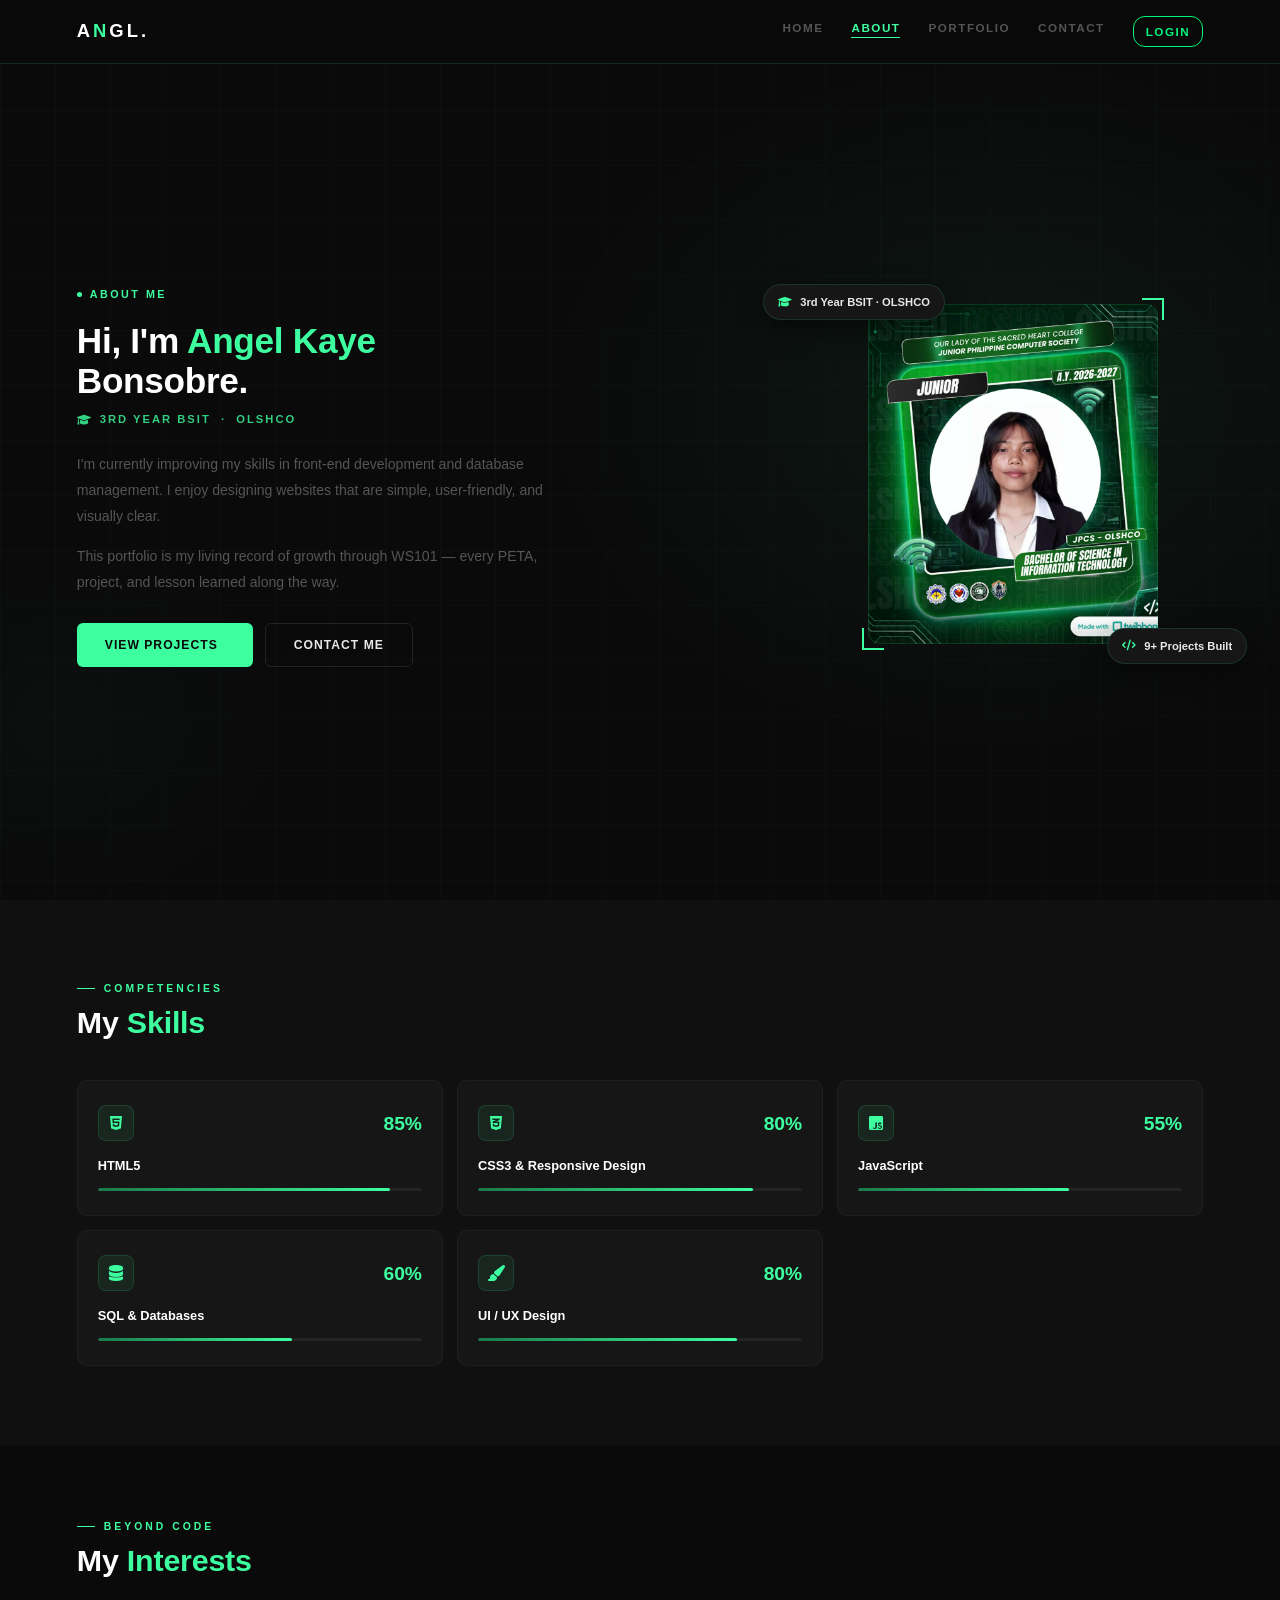
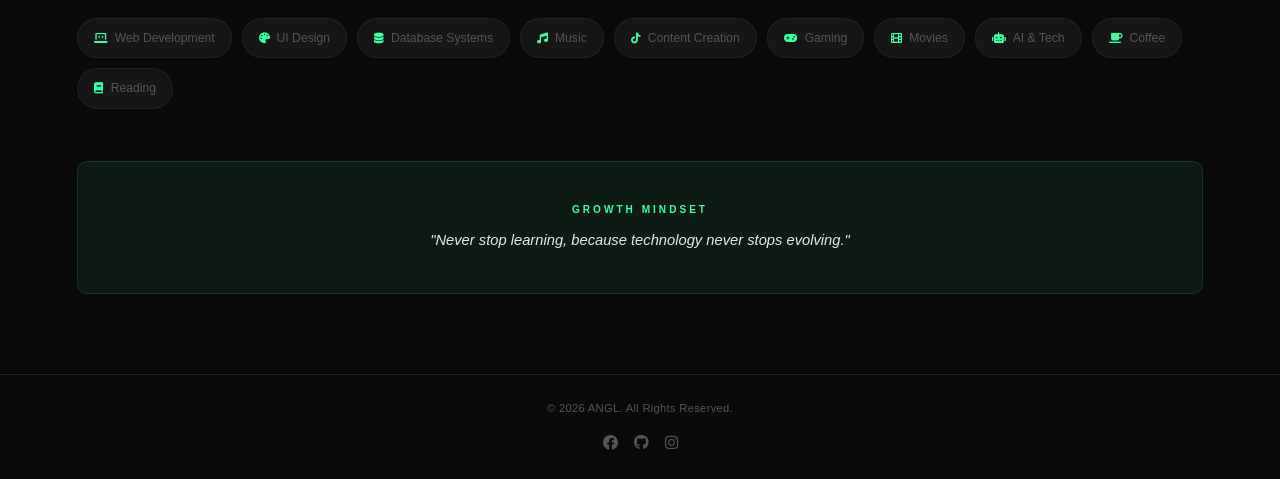
==== commit 360c520b: "Fix register form: correct fullname field id in script.js" ====
--- a/about.html
+++ b/about.html
@@ -8,9 +8,7 @@
   <meta http-equiv="X-Frame-Options" content="SAMEORIGIN">
   <meta http-equiv="X-Content-Type-Options" content="nosniff">
   <meta http-equiv="Referrer-Policy" content="strict-origin-when-cross-origin">
-  <meta http-equiv="Content-Security-Policy"
-    content="default-src 'self'; script-src 'self' https://cdnjs.cloudflare.com https://accounts.google.com; style-src 'self' https://cdnjs.cloudflare.com; font-src 'self' https://cdnjs.cloudflare.com; img-src 'self' data: https:; connect-src 'self' https://www.google-analytics.com; frame-src https://accounts.google.com;">
-
+  <meta http-equiv="Content-Security-Policy" content="default-src 'self'; script-src 'self' https://cdnjs.cloudflare.com https://accounts.google.com; style-src 'self' 'unsafe-inline' https://cdnjs.cloudflare.com https://accounts.google.com https://fonts.googleapis.com; font-src 'self' https://cdnjs.cloudflare.com https://fonts.gstatic.com; img-src 'self' data: https:; connect-src 'self' https://www.google-analytics.com; frame-src https://accounts.google.com;">
   <title>About</title>
   <link rel="stylesheet" href="style.css">
   <link rel="stylesheet" href="https://cdnjs.cloudflare.com/ajax/libs/font-awesome/6.0.0/css/all.min.css">
